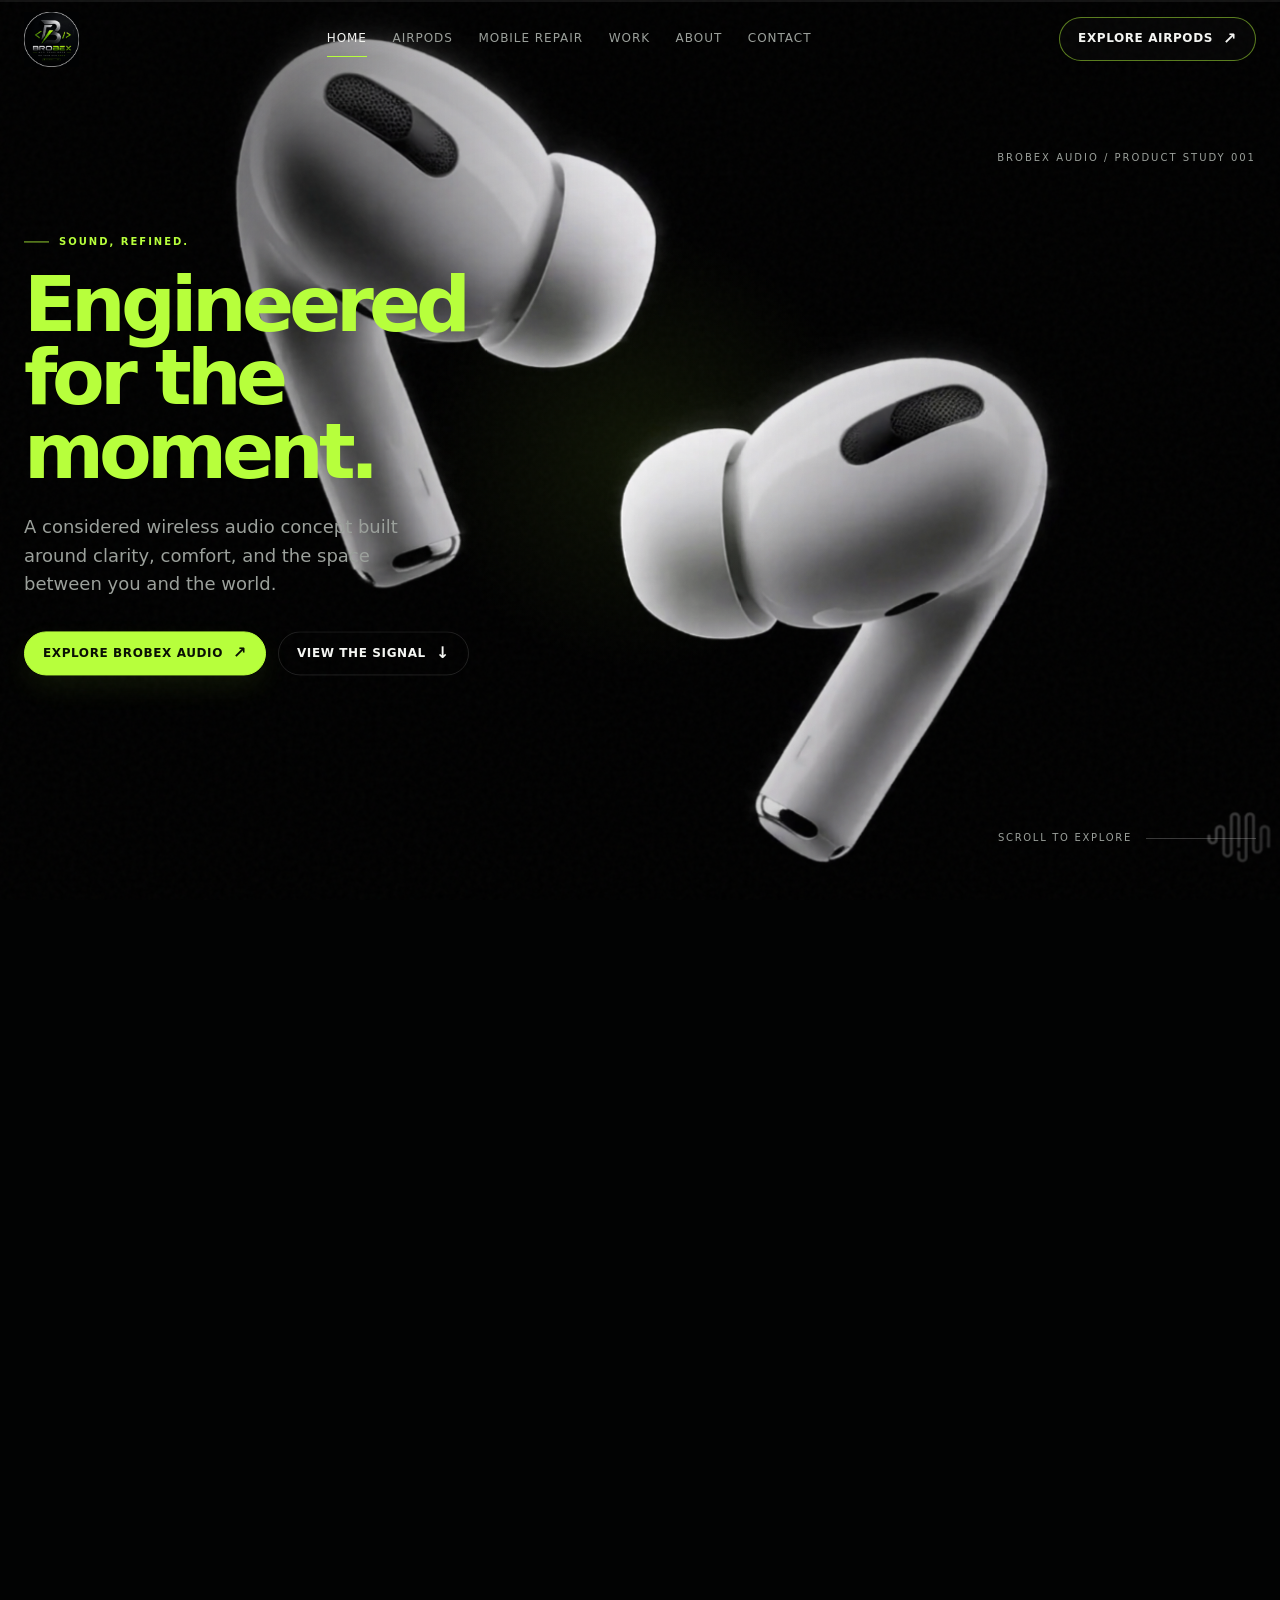
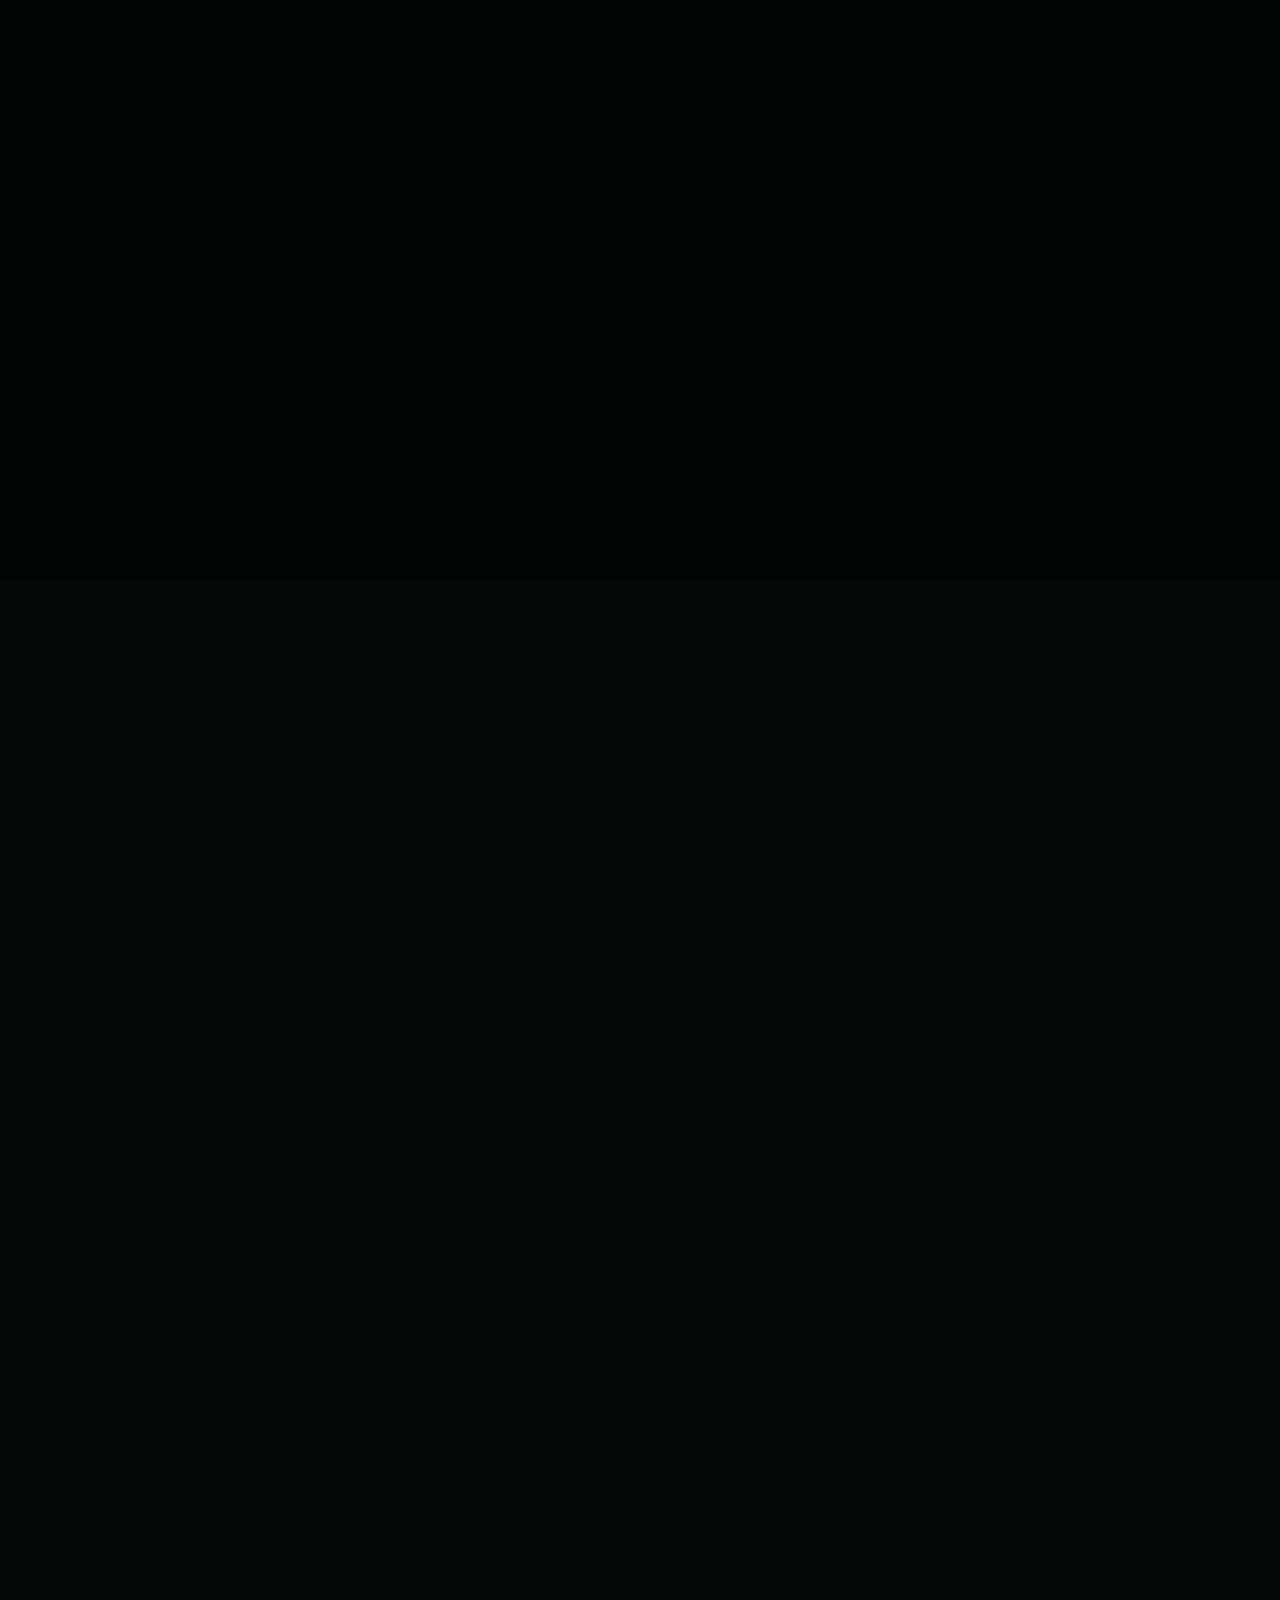
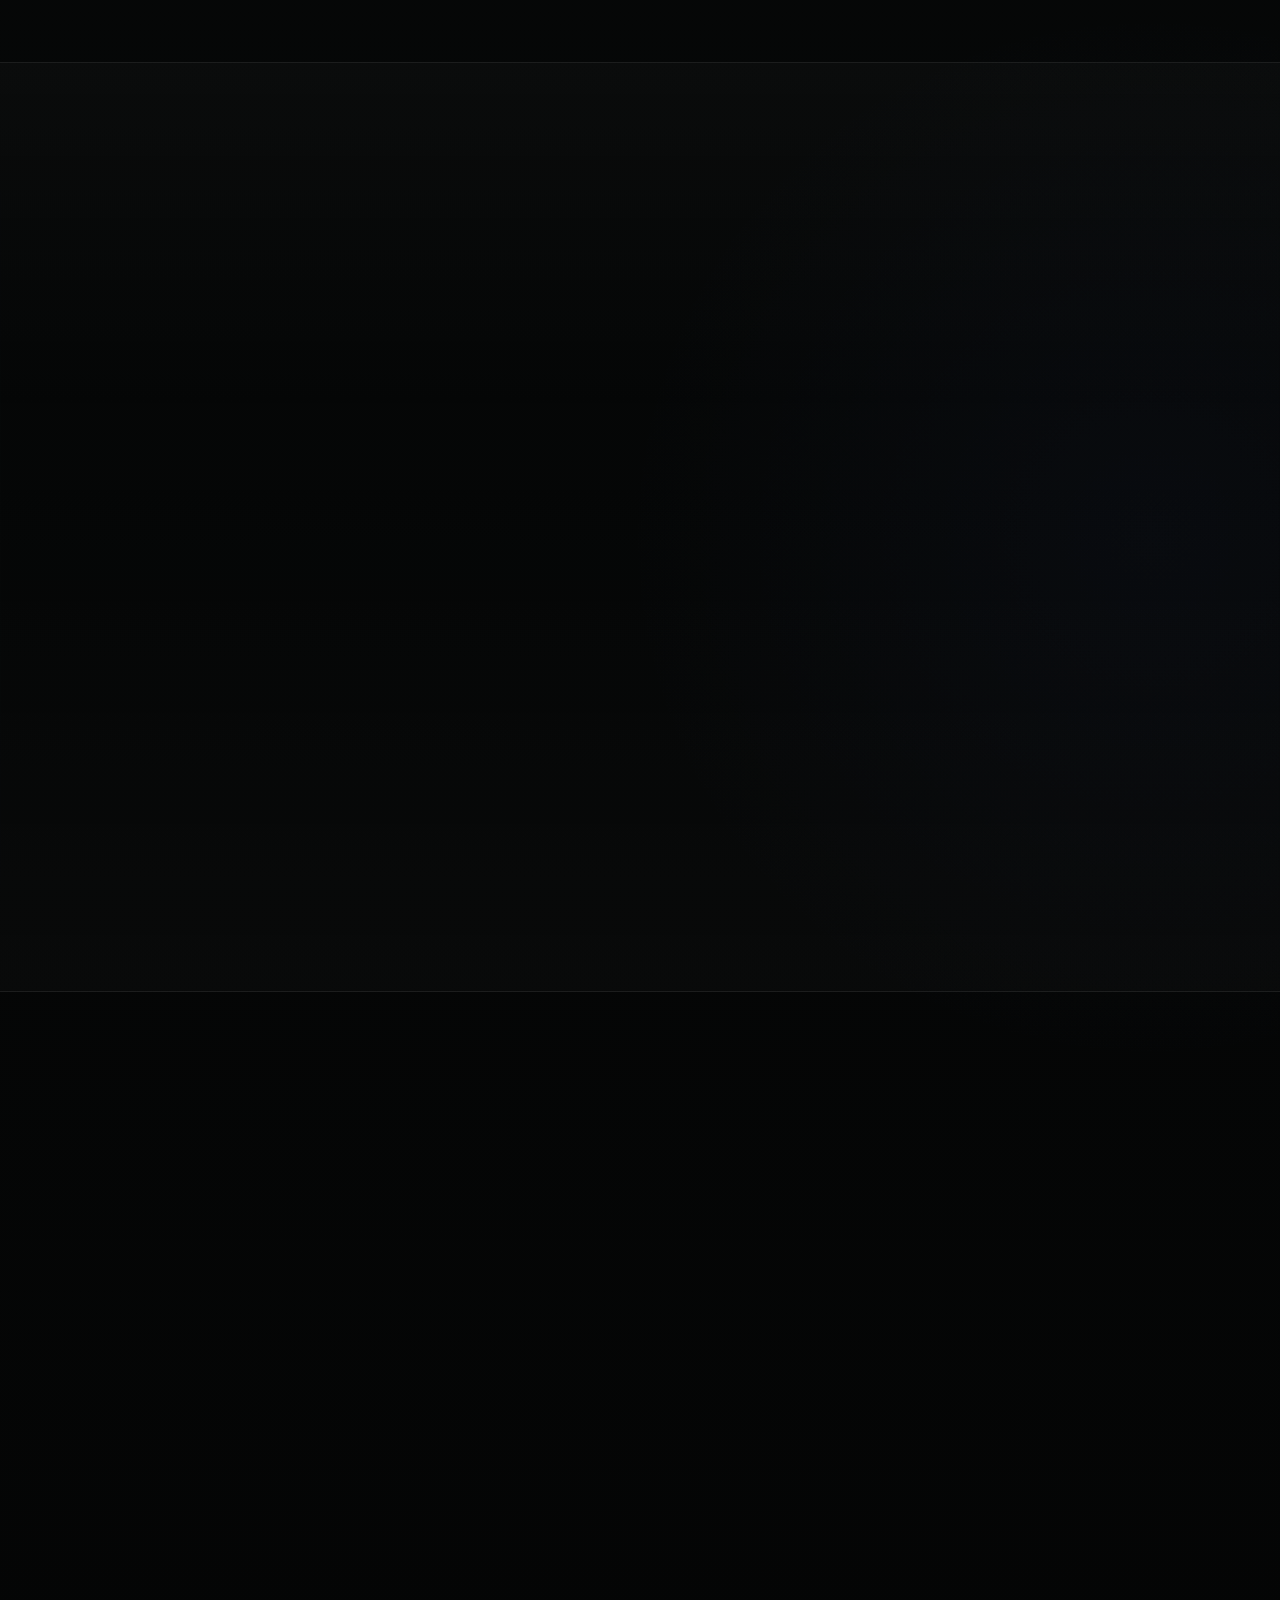
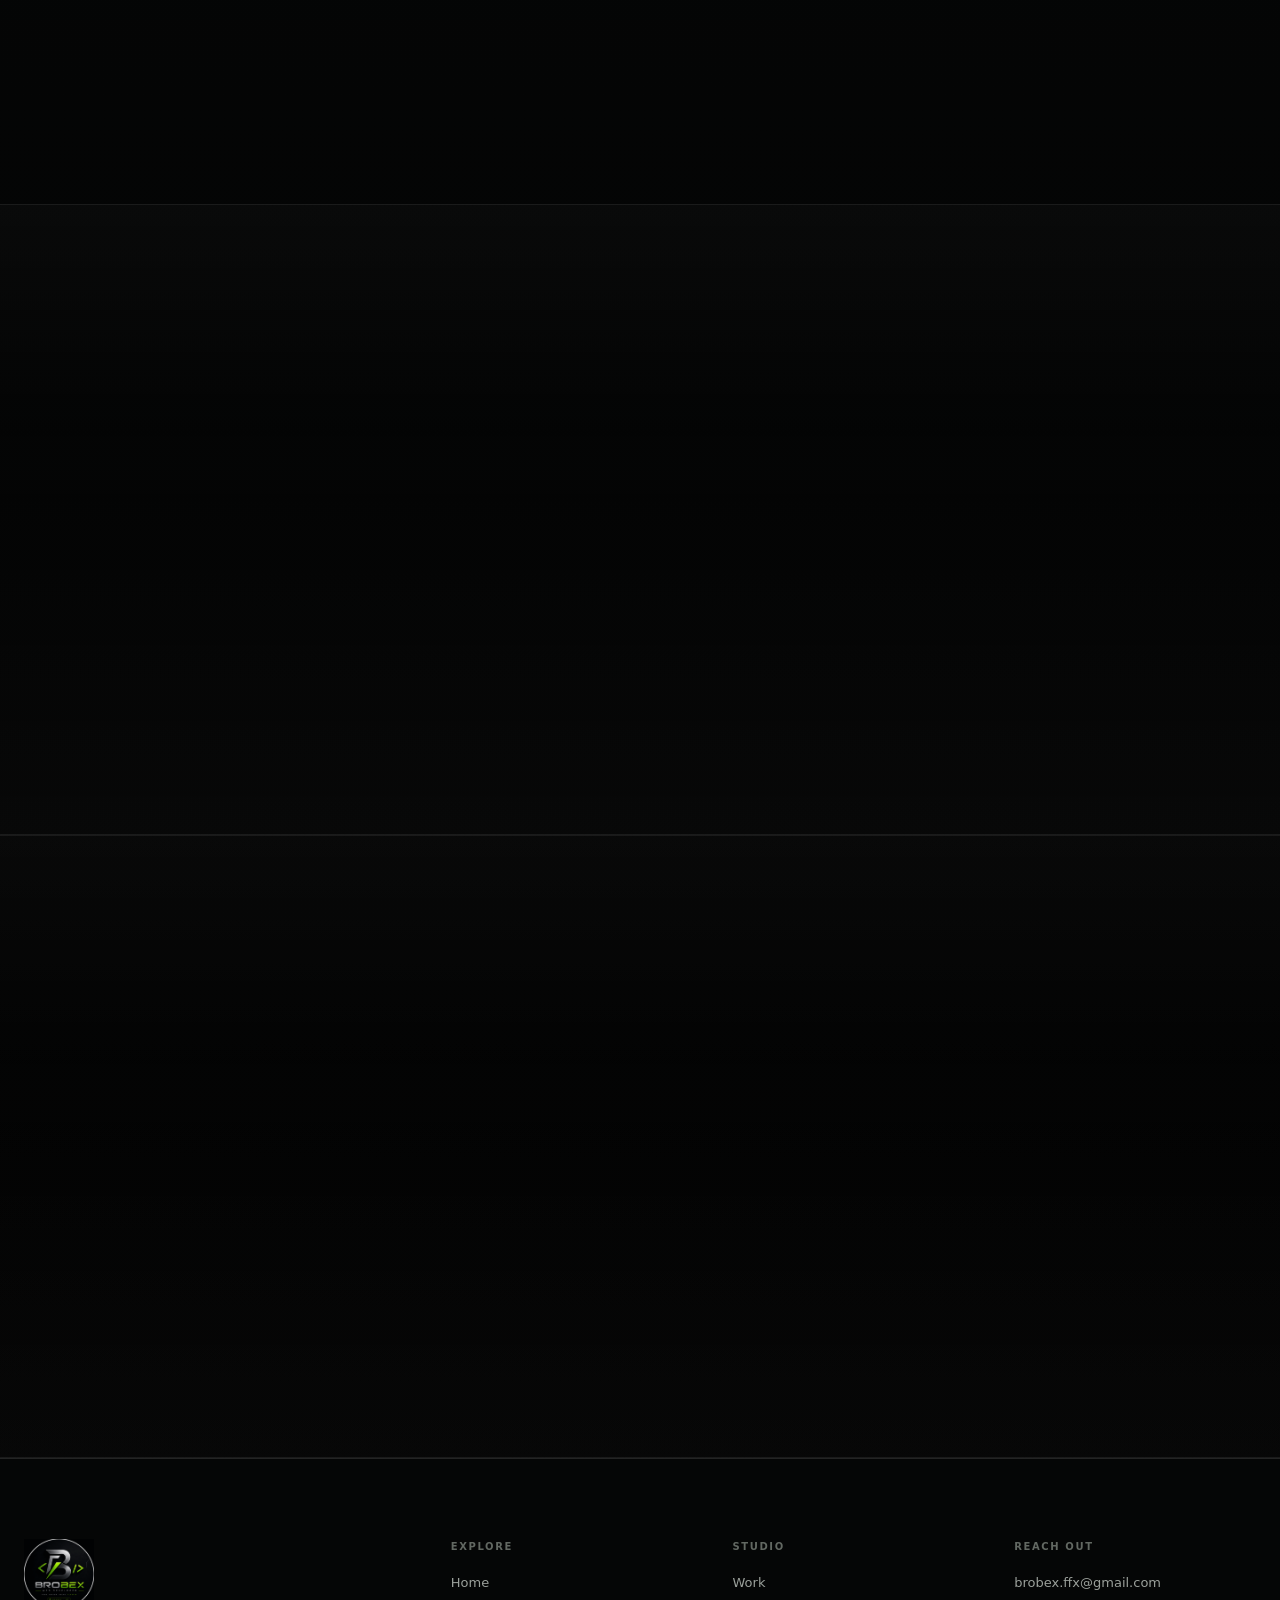
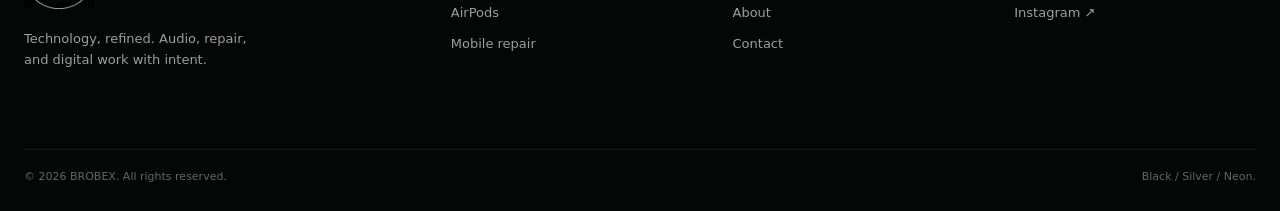
==== index.html @ 0ccb3cb0 "welcome to airpods webist" ====
<!doctype html>
<html lang="en">
<head>
  <meta charset="utf-8">
  <meta name="viewport" content="width=device-width, initial-scale=1">
  <title>BROBEX — Technology, refined.</title>
  <meta name="description" content="BROBEX creates considered audio concepts, careful device repair, and high-performance digital experiences.">
  <meta name="theme-color" content="#030303">
  <meta property="og:type" content="website">
  <meta property="og:title" content="BROBEX — Technology, refined.">
  <meta property="og:description" content="Audio, repair, and digital work with intent.">
  <meta property="og:image" content="assets/brobex-logo.png">
  <meta name="twitter:card" content="summary_large_image">
  <meta name="robots" content="index,follow">
  <link rel="icon" href="assets/brobex-logo.png" type="image/png">
  <link rel="preload" as="image" href="assets/frames/ezgif-frame-001.png" type="image/png" fetchpriority="high">
  <link rel="stylesheet" href="css/style.css">
  <link rel="stylesheet" href="css/responsive.css">
  <link rel="stylesheet" href="css/animations.css">
</head>
<body>

  <div class="global-scroll-progress" data-scroll-progress aria-hidden="true"><span></span></div>

  <a class="skip-link" href="#main-content">Skip to content</a>
  <header class="site-header">
    <div class="nav-shell">
      <a class="brand-link" href="index.html" aria-label="BROBEX home"><img class="brand-logo" src="assets/brobex-logo.png" alt="BROBEX logo"></a>
      <nav class="primary-nav" aria-label="Primary navigation">
        <a href="index.html" aria-current="page">Home</a><a href="airpods.html">AirPods</a><a href="repair.html">Mobile Repair</a><a href="work.html">Work</a><a href="about.html">About</a><a href="contact.html">Contact</a>
      </nav>
      <a class="nav-cta" href="airpods.html">Explore AirPods <span class="arrow">↗</span></a>
      <button class="menu-toggle" type="button" aria-label="Open menu" aria-expanded="false" aria-controls="mobile-menu"><span></span></button>
    </div>
  </header>
  <div class="mobile-menu" id="mobile-menu" aria-hidden="true">
    <nav aria-label="Mobile navigation"><a href="index.html">Home</a><a href="airpods.html">AirPods</a><a href="repair.html">Mobile Repair</a><a href="work.html">Work</a><a href="about.html">About</a><a href="contact.html">Contact</a></nav>
    <a class="button primary" href="airpods.html">Explore AirPods ↗</a>
  </div>

  <main id="main-content" class="page-main">
    <section class="sequence" data-scroll-sequence aria-label="BROBEX Audio product story">
      <div class="mobile-wallpaper" aria-hidden="true"></div>
      <div class="sequence-sticky">
        <canvas class="sequence-canvas" data-sequence-canvas role="img" aria-label="Cinematic BROBEX Audio product sequence"></canvas>
        <div class="particle-field" data-particles aria-hidden="true"></div>
        <div class="sequence-shade" aria-hidden="true"></div>
        <div class="sequence-label">BROBEX AUDIO / PRODUCT STUDY 001</div>
        <div class="sequence-copy">
          <span class="eyebrow">Sound, refined.</span>
          <h1>Engineered for <span>the moment.</span></h1>
          <p>A considered wireless audio concept built around clarity, comfort, and the space between you and the world.</p>
          <div class="sequence-actions"><a class="button primary" href="airpods.html">Explore BROBEX Audio <span class="arrow">↗</span></a><a class="button ghost" href="#signal">View the signal <span class="arrow">↓</span></a></div>
        </div>
        <div class="story-copy" data-stage="0"><span class="eyebrow">01 / The silhouette</span><h2>Designed to disappear.</h2><p>Quietly considered. Instantly familiar.</p></div>
        <div class="story-copy" data-stage="1"><span class="eyebrow">02 / The detail</span><h2>Precision where it matters.</h2><p>Every surface earns its place.</p></div>
        <div class="story-copy" data-stage="2"><span class="eyebrow">03 / The sound</span><h2>More signal. Less noise.</h2><p>Immersive listening without visual distraction.</p></div>
        <div class="story-copy" data-stage="3"><span class="eyebrow">04 / The connection</span><h2>Move naturally.</h2><p>Between your world and your music.</p></div>
        <div class="story-copy" data-stage="4"><span class="eyebrow">05 / BROBEX Audio</span><h2>Technology, refined.</h2><p>A product concept by BROBEX.</p></div>
        <div class="sequence-meta"><span>SCROLL TO EXPLORE</span><div class="sequence-progress" aria-hidden="true"><span></span></div></div>
        <p class="sequence-fallback" data-sequence-fallback hidden>Product sequence unavailable. Continue below to explore the BROBEX Audio study.</p>
      </div>
    </section>

    <section class="section" id="signal">
      <div class="section-shell">
        <div class="section-head reveal"><div><span class="eyebrow">Audio engineering / 01</span><h2 class="section-title">Make room<br>for the signal.</h2></div><p class="section-intro">BROBEX Audio is a product direction, not a list of borrowed claims. We start with how listening should feel, then shape the system around it.</p></div>
        <div class="signal-panel">
          <div class="visualizer-card visualizer-copy reveal"><span class="eyebrow">Signal lab</span><h3 class="section-title" style="font-size:clamp(30px,4vw,48px);">Tune the room.</h3><p>Switch between three conceptual listening profiles to see the signal respond.</p><div class="sound-tabs" role="tablist" aria-label="Audio profiles"><button class="sound-tab-btn active" role="tab" aria-selected="true" data-profile="studio">01 Studio</button><button class="sound-tab-btn" role="tab" aria-selected="false" data-profile="quiet">02 Quiet</button><button class="sound-tab-btn" role="tab" aria-selected="false" data-profile="spatial">03 Spatial</button></div></div>
          <div class="hud-box reveal delay-1" role="tabpanel"><div class="hud-top"><span id="profile-title">Active: Pure studio reference</span><span id="profile-status">Concept profile</span></div><canvas id="visualizer-canvas" aria-label="Animated audio waveform visualizer"></canvas><div class="hud-bottom"><span>LOW</span><span>FIELD RESPONSE</span><span>HIGH</span></div><div class="specs"><div><span>Focus</span><strong>Clarity</strong></div><div><span>Approach</span><strong>Adaptive</strong></div><div><span>Mode</span><strong>Concept</strong></div></div></div>
        </div>
        <div class="metrics-strip reveal" aria-label="Product study metrics">
          <div class="metric"><strong data-counter data-counter-target="155">0</strong><span>source frames</span></div>
          <div class="metric"><strong data-counter data-counter-target="3">0</strong><span>listening profiles</span></div>
          <div class="metric"><strong data-counter data-counter-target="1">0</strong><span>clear point of view</span></div>
        </div>
      </div>
    </section>

    <section class="section dark-band">
      <div class="section-shell editorial">
        <div class="reveal"><span class="eyebrow">The product study / 02</span><h2 class="section-title">The details make the difference.</h2><p class="section-intro" style="margin-top:24px;">A strong object does not need to announce itself. It earns attention through proportion, touch, and the small decisions that hold up over time.</p><a class="button ghost" href="airpods.html" style="margin-top:30px;">See the full audio study <span class="arrow">↗</span></a></div>
        <div class="editorial-visual reveal delay-1"><img src="assets/brobex-logo.png" alt="BROBEX logo visual system" loading="lazy"><span class="detail-label">BROBEX / VISUAL SYSTEM</span></div>
      </div>
    </section>

    <section class="section">
      <div class="section-shell"><div class="section-head reveal"><div><span class="eyebrow">The BROBEX standard</span><h2 class="section-title">Less noise.<br>More intent.</h2></div><p class="section-intro">The same discipline applies across audio, device care, and digital work: understand the core function, then remove everything that gets in the way.</p></div>
        <div class="feature-grid"><article class="feature-card reveal"><span class="feature-icon">01 / CLARITY</span><h3>Focused by design</h3><p>Calm interfaces, clear products, and systems that stay out of the way.</p></article><article class="feature-card reveal delay-1"><span class="feature-icon">02 / CRAFT</span><h3>Details with purpose</h3><p>Material, motion, and language treated as part of the same experience.</p></article><article class="feature-card reveal delay-2"><span class="feature-icon">03 / SPEED</span><h3>Made for real devices</h3><p>Responsive work that respects attention, bandwidth, and the last screen in the room.</p></article><article class="feature-card reveal delay-3"><span class="feature-icon">04 / CARE</span><h3>Here when needed</h3><p>Practical repair expertise for the devices that run your day.</p></article></div>
      </div>
    </section>

    <section class="section dark-band" id="repair-estimator">
      <div class="section-shell split">
        <div class="reveal"><span class="eyebrow">Device care / 03</span><h2 class="section-title">A useful answer before a service visit.</h2><p class="section-intro" style="margin-top:24px;">Use the quick estimator for an indicative range. Final pricing and timing depend on inspection.</p></div>
        <div class="estimator-card reveal delay-1"><form data-estimator-form novalidate><div class="form-row"><div class="field"><label for="home-est-device">Device family</label><select id="home-est-device" name="device" required><option value="">Choose device</option><option value="iphone">iPhone series</option><option value="android">Android flagship</option><option value="tablet">Tablet</option></select><span class="field-error" data-error-for="device"></span></div><div class="field"><label for="home-est-issue">Primary issue</label><select id="home-est-issue" name="issue" required><option value="">Choose issue</option><option value="screen">Display replacement</option><option value="battery">Battery replacement</option><option value="charging">Charging issue</option><option value="water">Water damage</option></select><span class="field-error" data-error-for="issue"></span></div></div><button class="button primary" type="submit">Generate indicative estimate <span class="arrow">↗</span></button></form><div id="estimate-result" class="estimate-result-box" role="status" aria-live="polite" tabindex="-1"><div><span class="estimate-label">Indicative range</span><h3 id="estimate-price" class="estimate-price"></h3></div><a class="button ghost" href="repair.html">See repair studio <span class="arrow">↗</span></a></div></div>
      </div>
    </section>

    <section class="section dark-band">
      <div class="section-shell split"><div class="reveal"><span class="eyebrow">Beyond the product</span><h2 class="section-title">Technology should give you room to be a person.</h2></div><div class="reveal delay-1"><p class="section-intro">Explore BROBEX Audio, estimate a repair, or bring a digital idea into the studio. The work is different; the standard stays the same.</p><div class="hero-actions"><a class="button primary" href="repair.html">Estimate a repair <span class="arrow">↗</span></a><a class="button ghost" href="work.html">View studio work <span class="arrow">↗</span></a></div></div></div>
    </section>
  </main>

  <footer class="footer"><div class="footer-grid"><div class="footer-brand"><a class="brand-link" href="index.html"><img class="brand-logo small" src="assets/brobex-logo.png" alt="BROBEX logo"></a><p>Technology, refined. Audio, repair, and digital work with intent.</p></div><div><h3>Explore</h3><nav><a href="index.html">Home</a><a href="airpods.html">AirPods</a><a href="repair.html">Mobile repair</a></nav></div><div><h3>Studio</h3><nav><a href="work.html">Work</a><a href="about.html">About</a><a href="contact.html">Contact</a></nav></div><div><h3>Reach out</h3><nav><a href="mailto:brobex.ffx@gmail.com">brobex.ffx@gmail.com</a><a href="https://www.instagram.com/codewithbrobex/" rel="noopener noreferrer">Instagram ↗</a></nav></div></div><div class="footer-bottom"><span>© <span data-year></span> BROBEX. All rights reserved.</span><span>Black / Silver / Neon.</span></div></footer>
  <script src="js/navigation.js" defer></script><script src="js/scroll-animation.js" defer></script><script src="js/main.js" defer></script><script src="js/repair.js" defer></script><script src="js/animations.js" defer></script>
</body>
</html>
---- css/style.css ----
:root {
  --bg: #030303;
  --bg-soft: #070808;
  --surface: #0b0d0e;
  --surface-2: #111415;
  --text: #f4f5f2;
  --muted: #9ba09b;
  --dim: #626862;
  --silver: #d8dad5;
  --accent: #b7ff3c;
  --accent-deep: #6faf20;
  --accent-wash: rgba(183, 255, 60, .09);
  --line: rgba(255, 255, 255, .12);
  --line-soft: rgba(255, 255, 255, .07);
  --max: 1240px;
  --radius: 18px;
  --ease: cubic-bezier(.16, 1, .3, 1);
}

* { box-sizing: border-box; }
html { background: var(--bg); scroll-behavior: smooth; }
body {
  margin: 0;
  overflow-x: hidden;
  background:
    radial-gradient(circle at 80% -10%, rgba(183,255,60,.06), transparent 28rem),
    var(--bg);
  color: var(--text);
  font-family: Inter, ui-sans-serif, system-ui, -apple-system, BlinkMacSystemFont, "Segoe UI", sans-serif;
  font-size: 16px;
  line-height: 1.6;
  -webkit-font-smoothing: antialiased;
}
body.menu-open { overflow: hidden; }
img, canvas { display: block; max-width: 100%; }
a { color: inherit; text-decoration: none; }
button, input, select, textarea { font: inherit; }
button { color: inherit; }
::selection { background: var(--accent); color: #071000; }
:focus-visible { outline: 2px solid var(--accent); outline-offset: 4px; }

.skip-link {
  position: fixed; left: 16px; top: -100px; z-index: 100;
  padding: 10px 14px; background: var(--accent); color: #050805;
  border-radius: 8px; font-size: 13px; font-weight: 800;
}
.skip-link:focus { top: 16px; }

.site-header {
  position: fixed; inset: 0 0 auto; z-index: 40;
  border-bottom: 1px solid transparent;
  transition: background .4s var(--ease), border-color .4s var(--ease), box-shadow .4s var(--ease);
}
.site-header.scrolled, .site-header.menu-active {
  background: rgba(3, 3, 3, .84);
  border-color: var(--line-soft);
  box-shadow: 0 14px 40px rgba(0,0,0,.2);
  backdrop-filter: blur(18px);
}
.nav-shell {
  width: min(var(--max), calc(100% - 48px)); min-height: 78px; margin: auto;
  display: flex; align-items: center; gap: 28px;
}
.brand-link { display: inline-flex; align-items: center; flex: 0 0 auto; }
.brand-logo { width: 55px; height: 55px; object-fit: contain; }
.brand-logo.small { width: 70px; height: 70px; }
.primary-nav {
  display: flex; align-items: center; justify-content: center; gap: clamp(16px, 2vw, 30px);
  margin: 0 auto;
}
.primary-nav a, .mobile-menu a {
  position: relative; color: var(--muted); font-size: 12px; letter-spacing: .08em;
  text-transform: uppercase; transition: color .25s ease;
}
.primary-nav a::after {
  content: ""; position: absolute; left: 0; right: 0; bottom: -8px; height: 1px;
  background: var(--accent); transform: scaleX(0); transform-origin: left;
  transition: transform .3s var(--ease);
}
.primary-nav a:hover, .primary-nav a[aria-current="page"] { color: var(--text); }
.primary-nav a:hover::after, .primary-nav a[aria-current="page"]::after { transform: scaleX(1); }
.nav-cta, .button {
  display: inline-flex; align-items: center; justify-content: center; gap: 10px;
  min-height: 44px; padding: 0 18px; border: 1px solid var(--line);
  border-radius: 999px; background: rgba(255,255,255,.02); color: var(--text);
  font-size: 12px; font-weight: 750; letter-spacing: .05em; text-transform: uppercase;
  transition: transform .3s var(--ease), background .3s ease, border-color .3s ease, box-shadow .3s ease;
}
.nav-cta { white-space: nowrap; border-color: rgba(183,255,60,.48); }
.nav-cta:hover, .button:hover { transform: translateY(-2px); border-color: var(--accent); }
.nav-cta:hover { box-shadow: 0 0 24px rgba(183,255,60,.1); }
.button.primary { background: var(--accent); border-color: var(--accent); color: #0a1004; }
.button.primary:hover { background: #d0ff85; box-shadow: 0 10px 28px rgba(183,255,60,.16); }
.button.ghost { border-color: var(--line); background: transparent; }
.button.ghost:hover { background: rgba(255,255,255,.05); }
.arrow { font-size: 16px; line-height: 1; }
.menu-toggle {
  display: none; width: 44px; height: 44px; padding: 0; border: 1px solid var(--line);
  border-radius: 50%; background: transparent; cursor: pointer;
}
.menu-toggle span, .menu-toggle span::before, .menu-toggle span::after {
  display: block; width: 16px; height: 1px; margin: auto; background: var(--text);
  transition: transform .25s ease, opacity .25s ease;
}
.menu-toggle span { position: relative; }
.menu-toggle span::before, .menu-toggle span::after { content: ""; position: absolute; left: 0; }
.menu-toggle span::before { top: -5px; }
.menu-toggle span::after { top: 5px; }
.menu-active .menu-toggle span { background: transparent; }
.menu-active .menu-toggle span::before { top: 0; transform: rotate(45deg); }
.menu-active .menu-toggle span::after { top: 0; transform: rotate(-45deg); }
.mobile-menu {
  position: fixed; inset: 78px 16px auto; z-index: 35; padding: 28px;
  border: 1px solid var(--line); border-radius: var(--radius);
  background: rgba(7,8,8,.96); box-shadow: 0 24px 60px rgba(0,0,0,.45);
  opacity: 0; visibility: hidden; transform: translateY(-12px);
  transition: opacity .3s ease, transform .3s var(--ease), visibility .3s;
}
.mobile-menu.open { opacity: 1; visibility: visible; transform: translateY(0); }
.mobile-menu nav { display: grid; gap: 4px; }
.mobile-menu nav a { padding: 15px 0; border-bottom: 1px solid var(--line-soft); font-size: 15px; }
.mobile-menu .button { margin-top: 18px; width: 100%; }

.eyebrow {
  display: inline-flex; align-items: center; gap: 10px; color: var(--accent);
  font-size: 10px; font-weight: 800; letter-spacing: .2em; line-height: 1.2;
  text-transform: uppercase;
}
.eyebrow::before { content: ""; width: 25px; height: 1px; background: currentColor; opacity: .8; }
.page-main { position: relative; }
.section { position: relative; padding: clamp(88px, 12vw, 180px) 24px; }
.dark-band { background: linear-gradient(180deg, rgba(255,255,255,.025), transparent 40%, rgba(255,255,255,.02)); border-block: 1px solid var(--line-soft); }
.section-shell { width: min(var(--max), 100%); margin: auto; }
.section-head { display: flex; justify-content: space-between; align-items: end; gap: 60px; margin-bottom: 64px; }
.section-head > * { max-width: 600px; }
.section-title, .page-hero h1, .sequence h1 {
  margin: 18px 0 0; color: var(--text); font-size: clamp(42px, 6vw, 88px);
  font-weight: 650; letter-spacing: -.065em; line-height: .96;
}
.section-title { font-size: clamp(40px, 5.5vw, 76px); }
.section-intro { max-width: 480px; margin: 0; color: var(--muted); font-size: 16px; }
.split { display: grid; grid-template-columns: minmax(0, 1fr) minmax(0, 1fr); gap: clamp(40px, 9vw, 140px); align-items: start; }

/* Flagship scroll sequence */
.sequence {
  position: relative; height: 420vh; min-height: 2800px; background: #020303;
}
.sequence-sticky { position: sticky; top: 0; height: 100svh; min-height: 680px; overflow: hidden; }
.sequence-canvas { position: absolute; inset: 0; width: 100%; height: 100%; object-fit: cover; }
.sequence-canvas { transform: translate3d(calc(var(--pointer-x, 0) * -10px), calc(var(--pointer-y, 0) * -10px), 0) scale(1.035); transition: transform .6s var(--ease); will-change: transform; }
.sequence-shade {
  position: absolute; inset: 0;
  background: radial-gradient(circle at 50% 48%, transparent 15%, rgba(0,0,0,.12) 55%, rgba(0,0,0,.82) 100%),
    linear-gradient(90deg, rgba(0,0,0,.56), transparent 48%, rgba(0,0,0,.2));
  pointer-events: none;
}
.sequence-shade::after, .noise-overlay {
  content: ""; position: absolute; inset: 0; pointer-events: none; opacity: .035;
  background-image: url("data:image/svg+xml,%3Csvg viewBox='0 0 180 180' xmlns='http://www.w3.org/2000/svg'%3E%3Cfilter id='n'%3E%3CfeTurbulence type='fractalNoise' baseFrequency='.9' numOctaves='4' stitchTiles='stitch'/%3E%3C/filter%3E%3Crect width='100%25' height='100%25' filter='url(%23n)' opacity='.8'/%3E%3C/svg%3E");
}
.sequence-copy {
  position: absolute; left: max(24px, calc((100vw - var(--max)) / 2));
  top: 50%; width: min(520px, 42vw); transform: translateY(-50%); z-index: 2;
}
.sequence-copy h1 { max-width: 520px; }
.sequence-copy h1 span { color: var(--accent); }
.sequence-copy p { max-width: 410px; margin: 24px 0 0; color: var(--muted); font-size: 18px; }
.sequence-actions { display: flex; flex-wrap: wrap; gap: 12px; margin-top: 32px; }
.sequence-label {
  position: absolute; right: max(24px, calc((100vw - var(--max)) / 2)); top: 150px;
  z-index: 2; color: var(--muted); font-size: 10px; letter-spacing: .2em; text-transform: uppercase;
}
.sequence-meta {
  position: absolute; right: max(24px, calc((100vw - var(--max)) / 2)); bottom: 54px; z-index: 2;
  display: flex; align-items: center; gap: 14px; color: var(--muted); font-size: 10px;
  letter-spacing: .17em; text-transform: uppercase;
}
.sequence-progress { width: 110px; height: 1px; overflow: hidden; background: rgba(255,255,255,.22); }
.sequence-progress span { display: block; width: 0; height: 100%; background: var(--accent); transform-origin: left; }
.story-copy { position: absolute; left: 50%; bottom: 12%; z-index: 2; width: min(480px, 90vw); transform: translateX(-50%); text-align: center; opacity: 0; transition: opacity .6s ease, transform .6s var(--ease); pointer-events: none; }
.story-copy.active { opacity: 1; transform: translateX(-50%) translateY(-8px); }
.story-copy h2 { margin: 12px 0 8px; font-size: clamp(32px, 4vw, 60px); line-height: .95; letter-spacing: -.05em; }
.story-copy p { margin: 0; color: var(--muted); }
.mobile-wallpaper { display: none; }

.feature-grid { display: grid; grid-template-columns: repeat(4, 1fr); gap: 14px; }
.feature-card, .work-card, .form-card, .estimator-card, .visualizer-card {
  position: relative; border: 1px solid var(--line); border-radius: var(--radius);
  background: linear-gradient(145deg, rgba(255,255,255,.055), rgba(255,255,255,.015));
}
.feature-card { min-height: 255px; padding: 28px; overflow: hidden; transition: transform .4s var(--ease), border-color .3s ease, background .3s ease; }
.feature-card::after { content: ""; position: absolute; inset: 0; background: radial-gradient(circle at 10% 0, rgba(183,255,60,.12), transparent 34%); opacity: 0; transition: opacity .35s ease; pointer-events: none; }
.feature-card:hover { transform: translateY(-6px); border-color: rgba(183,255,60,.38); background: linear-gradient(145deg, rgba(255,255,255,.08), rgba(255,255,255,.02)); }
.feature-card:hover::after { opacity: 1; }
.feature-icon { position: relative; z-index: 1; display: block; margin-bottom: 72px; color: var(--accent); font-size: 13px; font-weight: 800; letter-spacing: .15em; }
.feature-card h3, .work-card h3 { position: relative; z-index: 1; margin: 0 0 9px; font-size: 20px; letter-spacing: -.025em; }
.feature-card p, .work-card p { position: relative; z-index: 1; margin: 0; color: var(--muted); font-size: 14px; line-height: 1.65; }
.signal-panel { display: grid; grid-template-columns: .8fr 1.2fr; gap: 14px; align-items: stretch; }
.visualizer-copy, .hud-box { padding: clamp(24px, 4vw, 44px); }
.visualizer-copy { min-height: 360px; }
.visualizer-copy p { color: var(--muted); }
.sound-tabs { display: flex; flex-wrap: wrap; gap: 8px; margin-top: 32px; }
.sound-tab-btn { padding: 10px 13px; border: 1px solid var(--line); border-radius: 999px; background: transparent; color: var(--muted); font-size: 11px; cursor: pointer; transition: all .25s ease; }
.sound-tab-btn:hover, .sound-tab-btn.active { border-color: var(--accent); background: var(--accent-wash); color: var(--accent); }
.hud-box { min-height: 360px; display: flex; flex-direction: column; justify-content: space-between; background: rgba(0,0,0,.28); overflow: hidden; }
.hud-top, .hud-bottom { display: flex; justify-content: space-between; gap: 16px; color: var(--muted); font-size: 10px; letter-spacing: .12em; text-transform: uppercase; }
.hud-top span:last-child { color: var(--accent); }
#visualizer-canvas { width: 100%; height: 210px; }
.specs { display: grid; grid-template-columns: repeat(3, 1fr); gap: 14px; margin-top: 20px; padding-top: 18px; border-top: 1px solid var(--line-soft); }
.specs span { display: block; color: var(--dim); font-size: 10px; text-transform: uppercase; letter-spacing: .12em; }
.specs strong { display: block; margin-top: 6px; color: var(--silver); font-size: 15px; }
.editorial { display: grid; grid-template-columns: .9fr 1.1fr; gap: clamp(32px, 8vw, 120px); align-items: center; }
.editorial-visual { position: relative; min-height: 520px; overflow: hidden; border-radius: var(--radius); background: #070909; border: 1px solid var(--line-soft); }
.editorial-visual img { width: 100%; height: 100%; min-height: 520px; object-fit: cover; opacity: .9; filter: saturate(.8) contrast(1.08); }
.editorial-visual::after { content: ""; position: absolute; inset: 0; background: linear-gradient(135deg, rgba(183,255,60,.08), transparent 42%, rgba(0,0,0,.35)); }
.detail-label { position: absolute; left: 22px; bottom: 20px; z-index: 1; color: var(--accent); font-size: 10px; letter-spacing: .16em; text-transform: uppercase; }
.work-grid { display: grid; grid-template-columns: repeat(2, 1fr); gap: 14px; }
.work-card { min-height: 310px; display: flex; align-items: end; padding: 28px; overflow: hidden; transition: transform .4s var(--ease), border-color .3s ease; }
.work-card::before { content: ""; position: absolute; inset: 0; background: linear-gradient(125deg, rgba(183,255,60,.12), transparent 40%, rgba(255,255,255,.04)); opacity: .55; }
.work-card:hover { transform: translateY(-5px); border-color: rgba(183,255,60,.35); }
.work-card-content { position: relative; z-index: 1; }
.tags { display: flex; gap: 7px; flex-wrap: wrap; margin-bottom: 32px; }
.tag { padding: 5px 9px; border: 1px solid var(--line); border-radius: 999px; color: var(--muted); font-size: 10px; letter-spacing: .1em; text-transform: uppercase; }
.services-grid { display: grid; grid-template-columns: repeat(2, 1fr); gap: 0 20px; }
.service-item { display: flex; justify-content: space-between; gap: 20px; padding: 20px 0; border-bottom: 1px solid var(--line); }
.service-item strong { font-size: 17px; font-weight: 500; }
.service-item span { color: var(--accent); font-size: 11px; letter-spacing: .1em; }
.page-hero { min-height: 78vh; display: flex; align-items: end; padding: 180px 24px 110px; background: radial-gradient(circle at 75% 40%, rgba(183,255,60,.09), transparent 30rem); border-bottom: 1px solid var(--line-soft); }
.page-hero-inner { width: min(var(--max), 100%); margin: auto; }
.page-hero h1 { max-width: 900px; }
.page-hero p { max-width: 620px; margin: 28px 0 0; color: var(--muted); font-size: clamp(17px, 2vw, 21px); }
.hero-actions { display: flex; gap: 12px; flex-wrap: wrap; margin-top: 34px; }
.product-stage { position: relative; min-height: 650px; overflow: hidden; border: 1px solid var(--line); border-radius: var(--radius); background: #050606; }
.product-stage img { width: 100%; height: 650px; object-fit: cover; opacity: .92; }
.product-stage-copy { position: absolute; left: 36px; bottom: 32px; z-index: 1; max-width: 270px; }
.product-stage-copy p { color: var(--muted); font-size: 14px; }
.quote { margin: 0 0 22px; color: var(--silver); font-size: clamp(26px, 4vw, 48px); line-height: 1.05; letter-spacing: -.04em; }
.contact-links { display: grid; gap: 0; margin-top: 32px; }
.contact-link { display: flex; justify-content: space-between; gap: 18px; padding: 17px 0; border-bottom: 1px solid var(--line); color: var(--silver); font-size: 14px; transition: color .2s ease, padding .3s var(--ease); }
.contact-link:hover { padding-left: 8px; color: var(--accent); }
.form-shell { display: grid; grid-template-columns: .7fr 1.3fr; gap: clamp(40px, 9vw, 130px); align-items: start; }
.contact-aside h2 { margin: 18px 0; font-size: clamp(32px, 4vw, 56px); letter-spacing: -.05em; line-height: 1; }
.form-card, .estimator-card { padding: clamp(24px, 4vw, 44px); }
.form-row { display: grid; grid-template-columns: repeat(2, 1fr); gap: 16px; }
.field { margin-bottom: 20px; }
.field label { display: block; margin-bottom: 8px; color: var(--silver); font-size: 11px; font-weight: 750; letter-spacing: .12em; text-transform: uppercase; }
.field input, .field select, .field textarea, .newsletter-input {
  width: 100%; padding: 14px 15px; border: 1px solid var(--line); border-radius: 9px;
  outline: 0; background: rgba(255,255,255,.04); color: var(--text); transition: border-color .25s ease, background .25s ease;
}
.field input::placeholder, .field textarea::placeholder { color: var(--dim); }
.field input:focus, .field select:focus, .field textarea:focus { border-color: var(--accent); background: rgba(183,255,60,.04); }
.field select option { background: #101312; }
.field textarea { min-height: 150px; resize: vertical; }
.field-error, .error-msg { display: block; min-height: 18px; margin-top: 5px; color: #ff8c8c; font-size: 11px; }
[aria-invalid="true"] { border-color: #ff8c8c !important; }
.disclaimer { margin: 18px 0 0; color: var(--dim); font-size: 11px; }
.form-status { display: none; margin-top: 18px; padding: 14px; border: 1px solid rgba(183,255,60,.3); border-radius: 10px; color: var(--accent); font-size: 13px; }
.form-status.show { display: block; }
.estimate-result-box { display: none; align-items: center; justify-content: space-between; gap: 20px; margin-top: 28px; padding: 18px; border: 1px solid rgba(183,255,60,.35); border-radius: 12px; background: var(--accent-wash); }
.estimate-result-box.show { display: flex; }
.estimate-label { color: var(--accent); font-size: 10px; letter-spacing: .15em; text-transform: uppercase; }
.estimate-price { margin: 4px 0 0; font-size: 22px; }
.newsletter { text-align: center; }
.newsletter .section-intro { margin: 18px auto 28px; }
.newsletter-form { display: flex; justify-content: center; gap: 10px; max-width: 560px; margin: auto; }
.newsletter-form .field { flex: 1; margin: 0; }
.not-found { min-height: 78vh; display: grid; place-items: center; padding: 140px 24px 80px; text-align: center; }
.not-found h1 { margin: 14px 0; font-size: clamp(100px, 20vw, 240px); line-height: .8; letter-spacing: -.1em; }
.not-found p { max-width: 420px; margin: 0 auto 26px; color: var(--muted); }
.footer { padding: 80px 24px 26px; border-top: 1px solid var(--line); background: #050606; }
.footer-grid { display: grid; grid-template-columns: 1.6fr repeat(3, 1fr); gap: 40px; width: min(var(--max), 100%); margin: auto; }
.footer-brand p { max-width: 250px; color: var(--muted); font-size: 13px; }
.footer h3 { margin: 0 0 18px; color: var(--dim); font-size: 10px; letter-spacing: .16em; text-transform: uppercase; }
.footer nav { display: grid; gap: 10px; }
.footer nav a { color: var(--muted); font-size: 13px; transition: color .2s ease; }
.footer nav a:hover { color: var(--accent); }
.footer-bottom { display: flex; justify-content: space-between; gap: 20px; width: min(var(--max), 100%); margin: 65px auto 0; padding-top: 18px; border-top: 1px solid var(--line-soft); color: var(--dim); font-size: 11px; }
.reveal { opacity: 0; transform: translateY(22px); transition: opacity .75s ease, transform .75s var(--ease); }
.reveal.is-visible { opacity: 1; transform: none; }
.delay-1 { transition-delay: .08s; } .delay-2 { transition-delay: .16s; } .delay-3 { transition-delay: .24s; }
#studio-preloader { position: fixed; inset: 0; z-index: 100; display: grid; place-items: center; background: #030303; transition: opacity .6s ease, visibility .6s ease; }
#studio-preloader.loaded { opacity: 0; visibility: hidden; pointer-events: none; }
.preloader-content { width: min(300px, calc(100% - 48px)); text-align: center; }
.preloader-logo { margin-bottom: 24px; }
.preloader-logo img { width: 100px; height: 100px; margin: 0 auto 15px; object-fit: contain; }
.preloader-logo span { display: block; color: var(--silver); font-size: 11px; font-weight: 800; letter-spacing: .28em; }
.preloader-bar-bg { height: 2px; overflow: hidden; background: var(--line); }
.preloader-bar { width: 0; height: 100%; background: var(--accent); transition: width .25s ease; }
.preloader-status { display: block; margin-top: 12px; color: var(--dim); font-size: 9px; letter-spacing: .16em; text-transform: uppercase; }

@media (max-width: 1050px) {
  .primary-nav { gap: 14px; }
  .primary-nav a { font-size: 10px; }
  .feature-grid { grid-template-columns: repeat(2, 1fr); }
  .signal-panel { grid-template-columns: 1fr; }
}
@media (max-width: 800px) {
  .nav-shell { width: min(var(--max), calc(100% - 32px)); min-height: 70px; }
  .site-header.scrolled, .site-header.menu-active { backdrop-filter: blur(14px); }
  .primary-nav, .nav-cta { display: none; }
  .nav-shell { justify-content: space-between; }
  .menu-toggle { display: block; }
  .mobile-menu { inset: 78px 16px auto; }
  .section-head, .split, .editorial, .form-shell { display: block; }
  .section-head > * + * { margin-top: 24px; }
  .section-title { font-size: clamp(42px, 11vw, 66px); }
  .section { padding-block: 90px; }
  .sequence { height: 320vh; min-height: 2100px; }
  .sequence-sticky { position: sticky; top: 0; height: 100svh; min-height: 620px; display: flex; align-items: center; }
  .sequence-canvas { display: block; }
  .mobile-wallpaper { display: block; position: absolute; inset: 0; background: radial-gradient(circle at 50% 38%, rgba(183,255,60,.15), transparent 25rem), #050606; opacity: .18; }
  .sequence-shade { background: linear-gradient(180deg, rgba(0,0,0,.35), rgba(0,0,0,.88)); }
  .sequence-copy { position: relative; left: auto; top: auto; width: min(var(--max), calc(100% - 48px)); margin: auto; transform: none; padding: 150px 0 110px; }
  .sequence-copy p { font-size: 16px; }
  .sequence-label { top: 100px; right: 24px; }
  .sequence-meta { right: 24px; bottom: 24px; }
  .story-copy { display: none; }
  .product-stage, .product-stage img, .editorial-visual, .editorial-visual img { min-height: 420px; height: 420px; }
  .services-grid { grid-template-columns: 1fr; }
  .form-shell > * + * { margin-top: 50px; }
  .footer-grid { grid-template-columns: repeat(2, 1fr); }
  .footer-brand { grid-column: 1 / -1; }
}
@media (max-width: 520px) {
  .nav-shell { width: calc(100% - 28px); }
  .brand-logo { width: 49px; height: 49px; }
  .page-hero { min-height: 80vh; padding-top: 150px; padding-bottom: 72px; }
  .page-hero h1 { font-size: clamp(46px, 14vw, 70px); }
  .feature-grid, .work-grid, .form-row { grid-template-columns: 1fr; }
  .feature-card { min-height: 220px; }
  .feature-icon { margin-bottom: 52px; }
  .specs { grid-template-columns: 1fr; }
  .newsletter-form { display: block; }
  .newsletter-form .button { width: 100%; margin-top: 10px; }
  .estimate-result-box { align-items: stretch; flex-direction: column; }
  .estimate-result-box .button { width: 100%; }
  .footer-grid { grid-template-columns: 1fr 1fr; gap: 28px 18px; }
  .footer-bottom { display: block; }
  .footer-bottom span + span { display: block; margin-top: 8px; }
}

/* Premium interaction layer */
:root {
  --glass: rgba(255, 255, 255, .045);
  --glass-strong: rgba(255, 255, 255, .075);
  --shadow-luxe: 0 24px 80px rgba(0, 0, 0, .34);
}

html { scrollbar-width: thin; scrollbar-color: var(--accent) var(--bg); }
body { background-image: radial-gradient(circle at 10% 30%, rgba(183,255,60,.035), transparent 32rem), radial-gradient(circle at 90% 65%, rgba(109,140,255,.035), transparent 34rem), radial-gradient(circle at 80% -10%, rgba(183,255,60,.06), transparent 28rem), linear-gradient(180deg, #030303, #060808 48%, #030303); }

.global-scroll-progress {
  position: fixed; inset: 0 0 auto; z-index: 80; height: 2px; pointer-events: none;
  background: rgba(255,255,255,.07);
}
.global-scroll-progress span {
  display: block; width: 100%; height: 100%; background: var(--accent);
  box-shadow: 0 0 16px rgba(183,255,60,.55); transform: scaleX(0); transform-origin: left center;
  will-change: transform;
}

.sequence-sticky::before {
  content: ""; position: absolute; inset: 0; z-index: 1; pointer-events: none;
  background: radial-gradient(circle at calc(50% + var(--pointer-x, 0) * 10%) calc(50% + var(--pointer-y, 0) * 10%), rgba(183,255,60,.08), transparent 28%);
  mix-blend-mode: screen;
}
.particle-field { position: absolute; inset: 0; z-index: 1; overflow: hidden; pointer-events: none; }
.particle-field i {
  position: absolute; left: var(--particle-x); top: var(--particle-y); width: var(--particle-size); height: var(--particle-size);
  border-radius: 50%; background: var(--accent); opacity: .25; filter: blur(.2px);
  animation: particle-drift var(--particle-duration) ease-in-out var(--particle-delay) infinite alternate;
}
@keyframes particle-drift {
  from { transform: translate3d(-14px, 16px, 0) scale(.7); opacity: .08; }
  to { transform: translate3d(18px, -22px, 0) scale(1.35); opacity: .45; }
}
.sequence-fallback {
  position: absolute; left: 50%; bottom: 24px; z-index: 3; width: min(420px, calc(100% - 48px));
  margin: 0; transform: translateX(-50%); color: var(--muted); font-size: 12px; text-align: center;
}
.sequence[data-sequence-state="fallback"] .sequence-canvas { opacity: 0; }

.heading-letter {
  display: inline-block; opacity: 0; transform: translate3d(0, .65em, 0) rotate(3deg);
  transition: opacity .7s var(--ease) var(--letter-delay), transform .7s var(--ease) var(--letter-delay);
  will-change: opacity, transform;
}
.heading-word { display: inline-block; white-space: nowrap; }
.letters-visible .heading-letter { opacity: 1; transform: none; }
.section, .page-hero, .footer { isolation: isolate; }
.section { content-visibility: auto; contain-intrinsic-size: 800px; }
.feature-card, .work-card, .form-card, .estimator-card, .visualizer-card {
  background: linear-gradient(145deg, var(--glass-strong), var(--glass));
  box-shadow: 0 1px 0 rgba(255,255,255,.04) inset, var(--shadow-luxe);
  backdrop-filter: blur(14px);
}
.feature-card.is-tilting, .work-card.is-tilting {
  transform: perspective(900px) rotateX(var(--card-rotate-x)) rotateY(var(--card-rotate-y)) translateY(-5px);
  transition: transform .12s linear;
}
.button, .nav-cta { translate: var(--magnetic-x, 0px) var(--magnetic-y, 0px); }
.button:active, .nav-cta:active { scale: .97; }
.button.primary { box-shadow: 0 12px 28px rgba(183,255,60,.08); }
.button.primary:hover { box-shadow: 0 16px 40px rgba(183,255,60,.2), 0 0 0 5px rgba(183,255,60,.05); }
.editorial-visual, .product-stage { box-shadow: var(--shadow-luxe); }
.editorial-visual img, .product-stage img { transition: transform 1.1s var(--ease), filter .6s ease; }
.editorial-visual:hover img, .product-stage:hover img { transform: scale(1.045); filter: saturate(1) contrast(1.08); }
.page-hero { position: relative; overflow: hidden; }
.page-hero::before {
  content: ""; position: absolute; width: 40rem; height: 40rem; right: -14rem; top: 16%; z-index: -1;
  border-radius: 50%; background: radial-gradient(circle, rgba(183,255,60,.12), transparent 68%);
  transform: translate3d(calc(var(--pointer-x, 0) * -20px), calc(var(--pointer-y, 0) * -20px), 0);
  transition: transform .8s var(--ease);
}
.page-hero-inner { position: relative; z-index: 1; }
.metrics-strip {
  display: grid; grid-template-columns: repeat(3, 1fr); gap: 14px; margin-top: 14px;
  padding: 20px 24px; border: 1px solid var(--line); border-radius: var(--radius);
  background: linear-gradient(110deg, rgba(183,255,60,.06), rgba(255,255,255,.025));
  box-shadow: var(--shadow-luxe); backdrop-filter: blur(14px);
}
.metric { display: flex; align-items: baseline; gap: 10px; }
.metric strong { color: var(--accent); font-size: clamp(25px, 3vw, 40px); font-weight: 550; letter-spacing: -.06em; }
.metric span { color: var(--muted); font-size: 10px; letter-spacing: .12em; text-transform: uppercase; }

@media (max-width: 800px) {
  .sequence-canvas { transform: scale(1.02); }
  .sequence-copy { z-index: 3; }
  .metrics-strip { grid-template-columns: 1fr; gap: 8px; }
  .metric { justify-content: space-between; }
}
@media (prefers-reduced-motion: reduce) {
  .heading-letter { opacity: 1; transform: none; transition: none; }
  .particle-field { display: none; }
  .sequence-canvas { transform: none; }
}
---- css/responsive.css ----
@media (prefers-reduced-motion: reduce) {
  html { scroll-behavior: auto; }
  *, *::before, *::after {
    animation-duration: .01ms !important;
    animation-iteration-count: 1 !important;
    transition-duration: .01ms !important;
  }
}
---- css/animations.css ----
/* Motion primitives are kept in the main stylesheet so scroll-driven transforms
   remain the single source of truth for the progress indicators. */
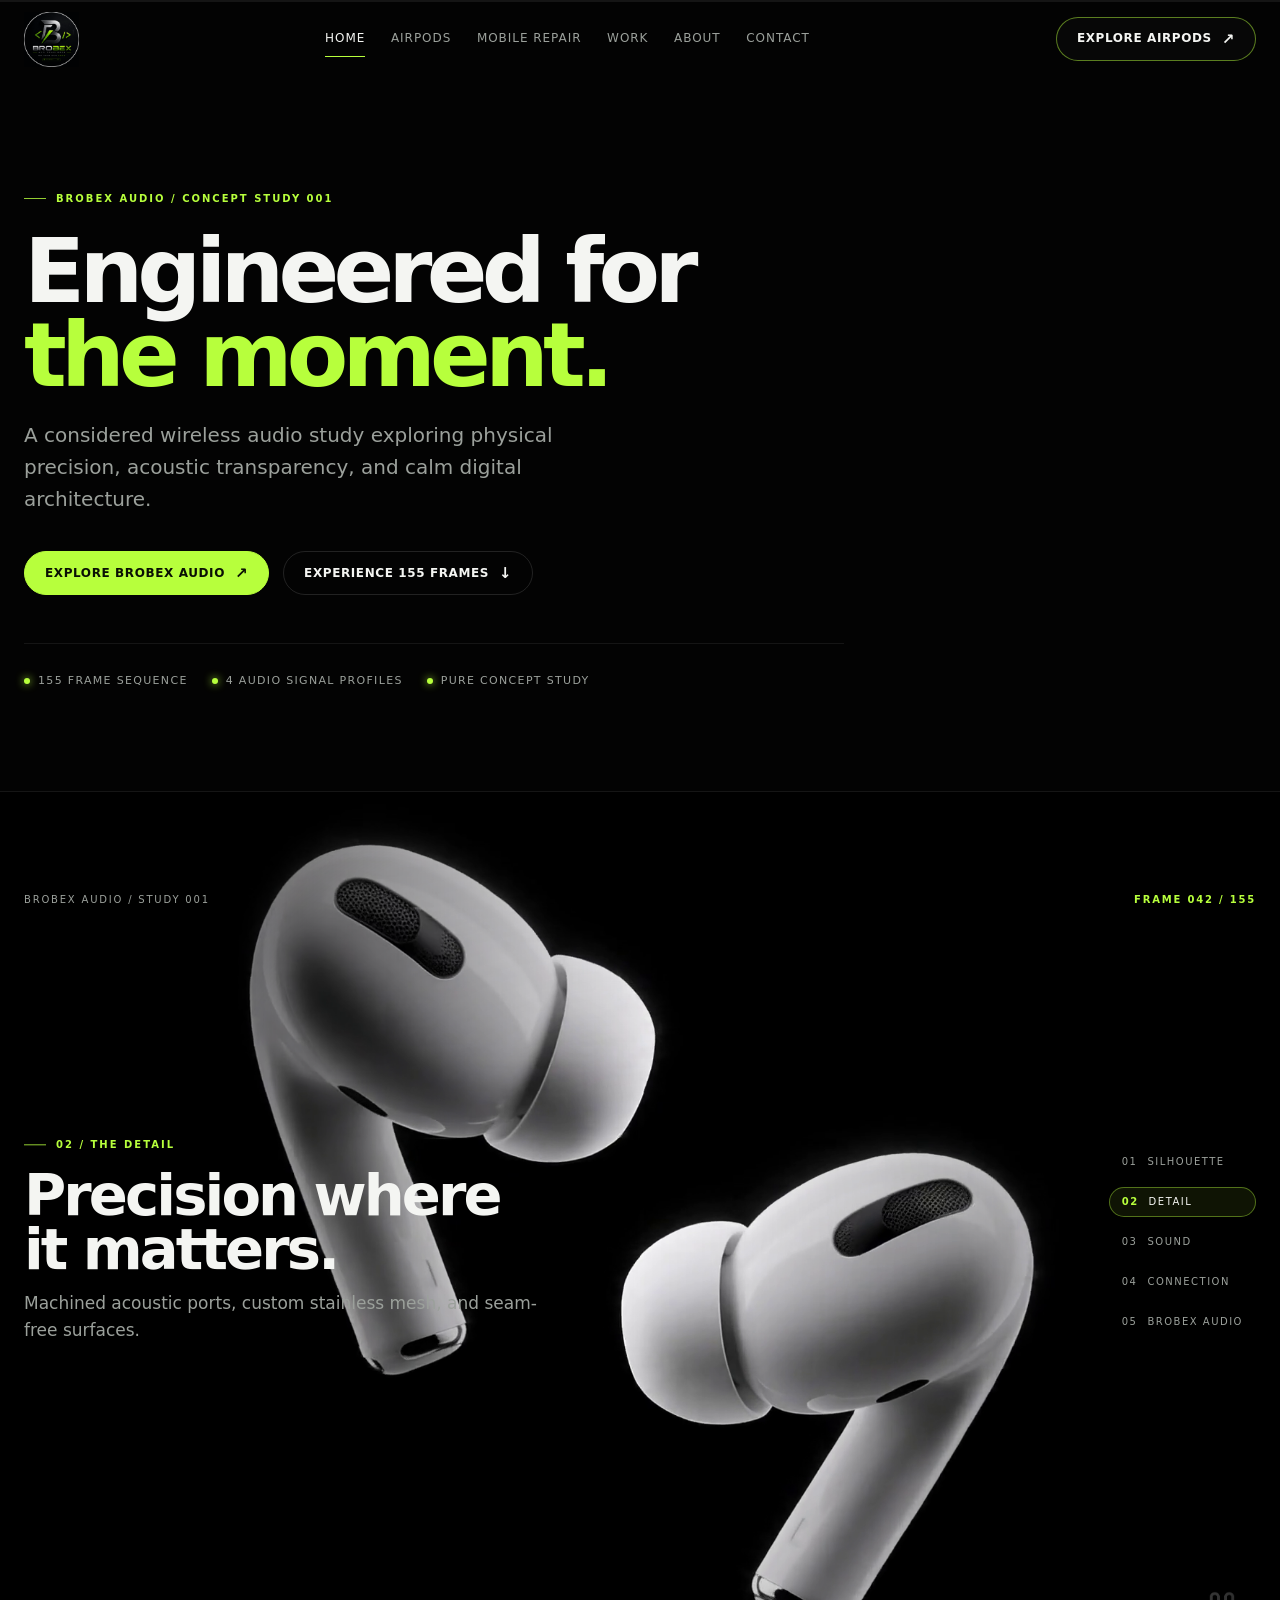
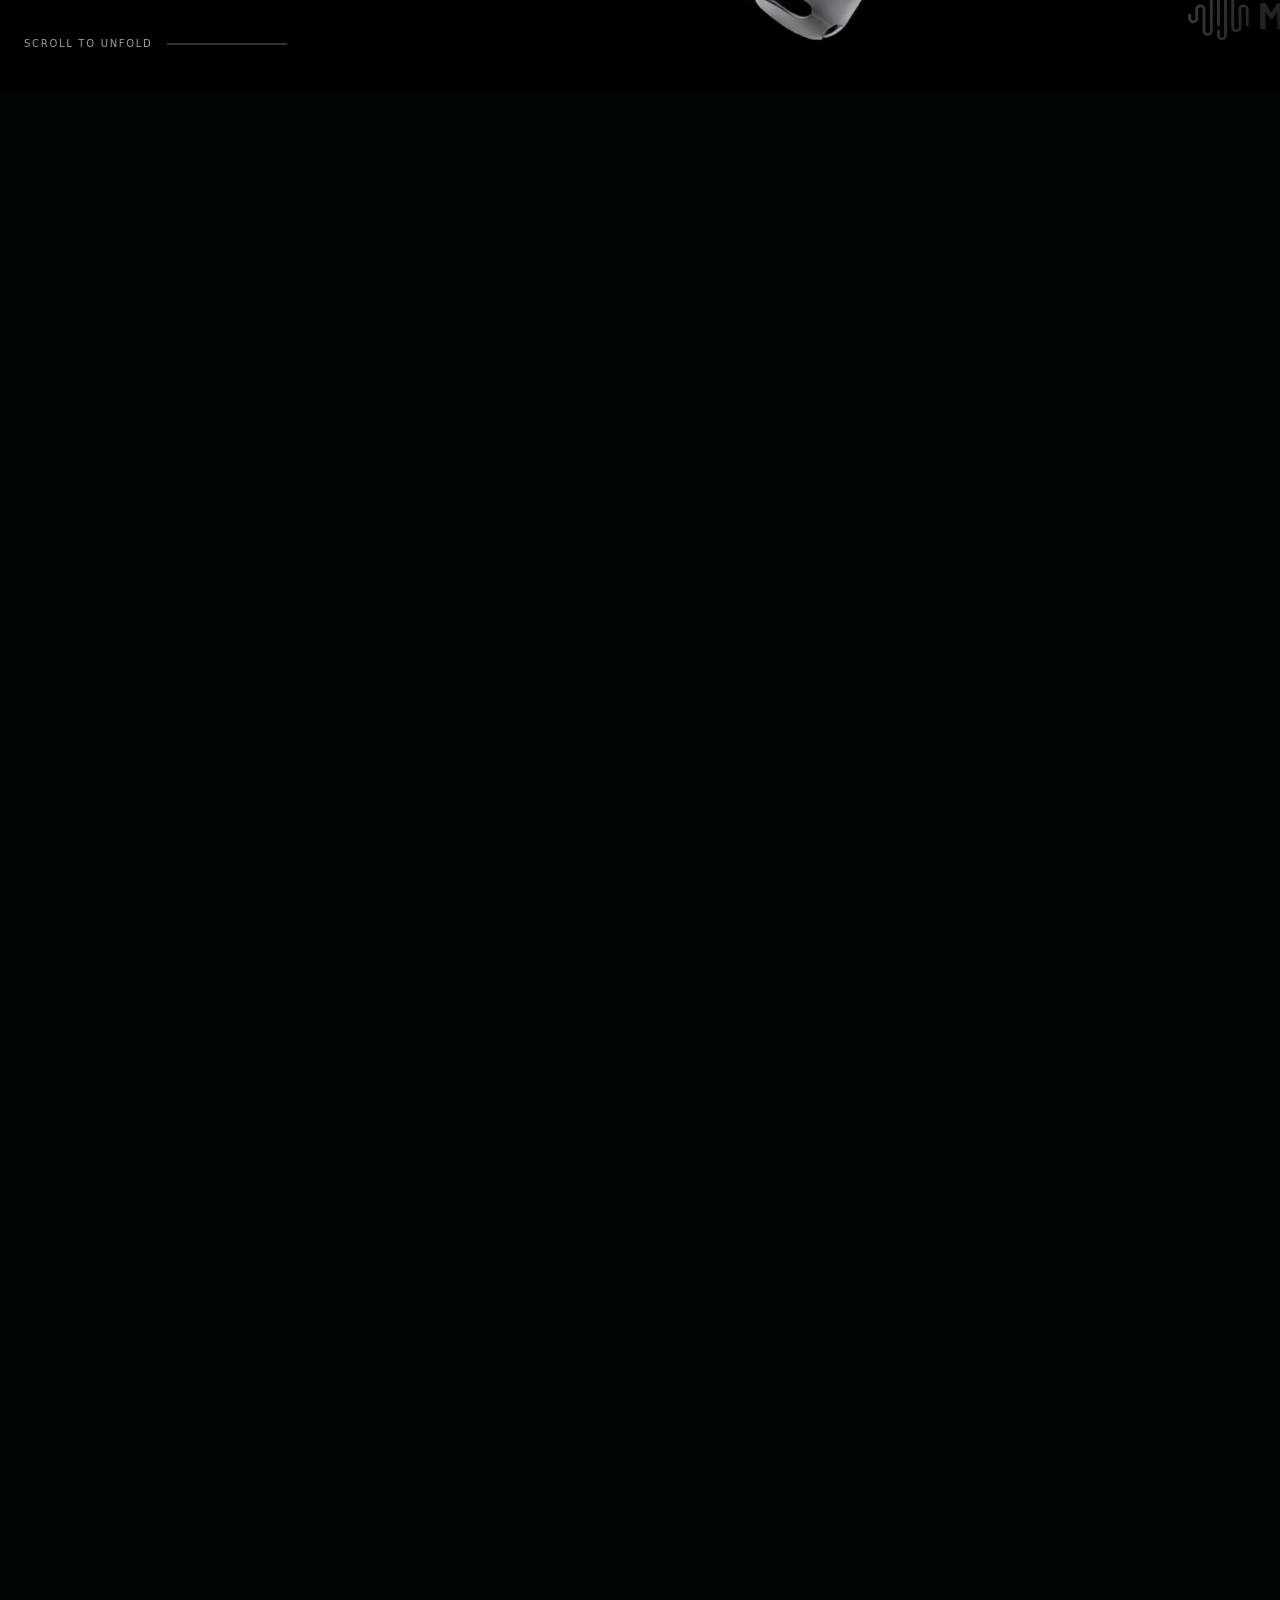
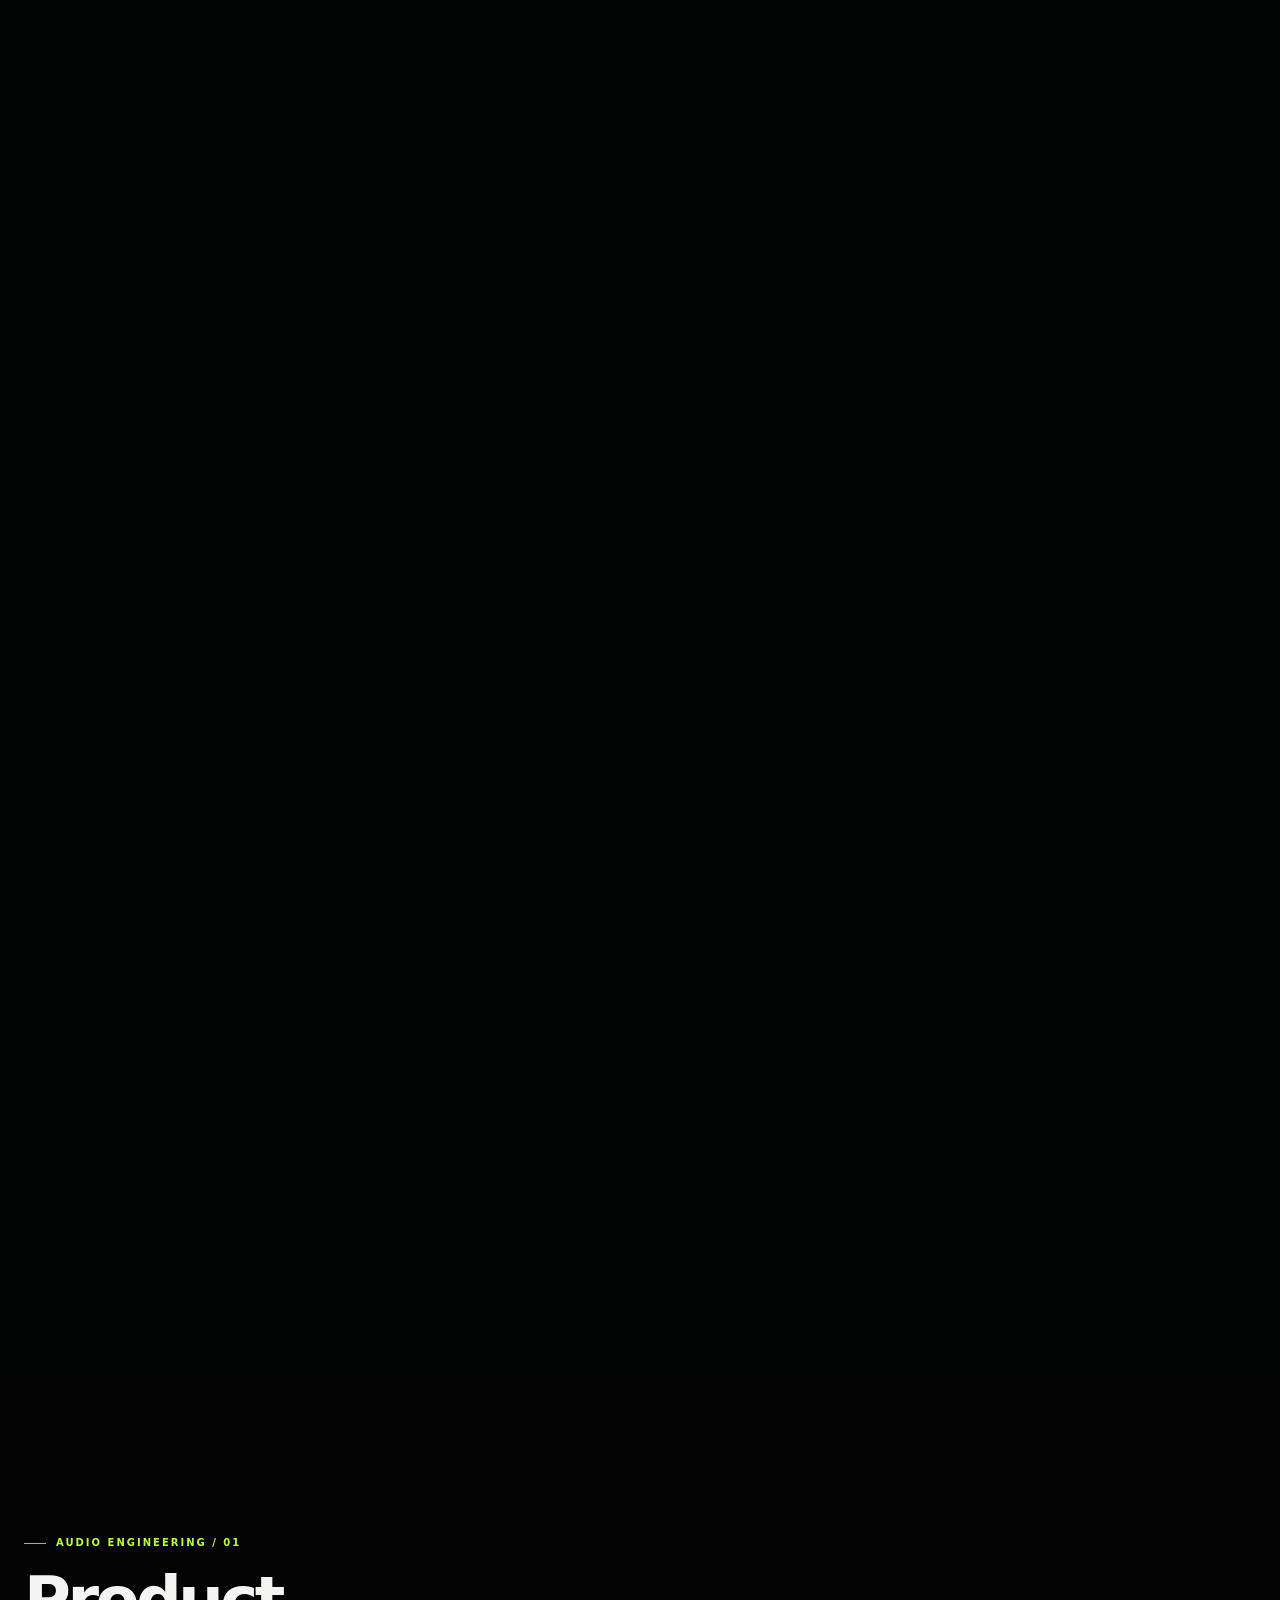
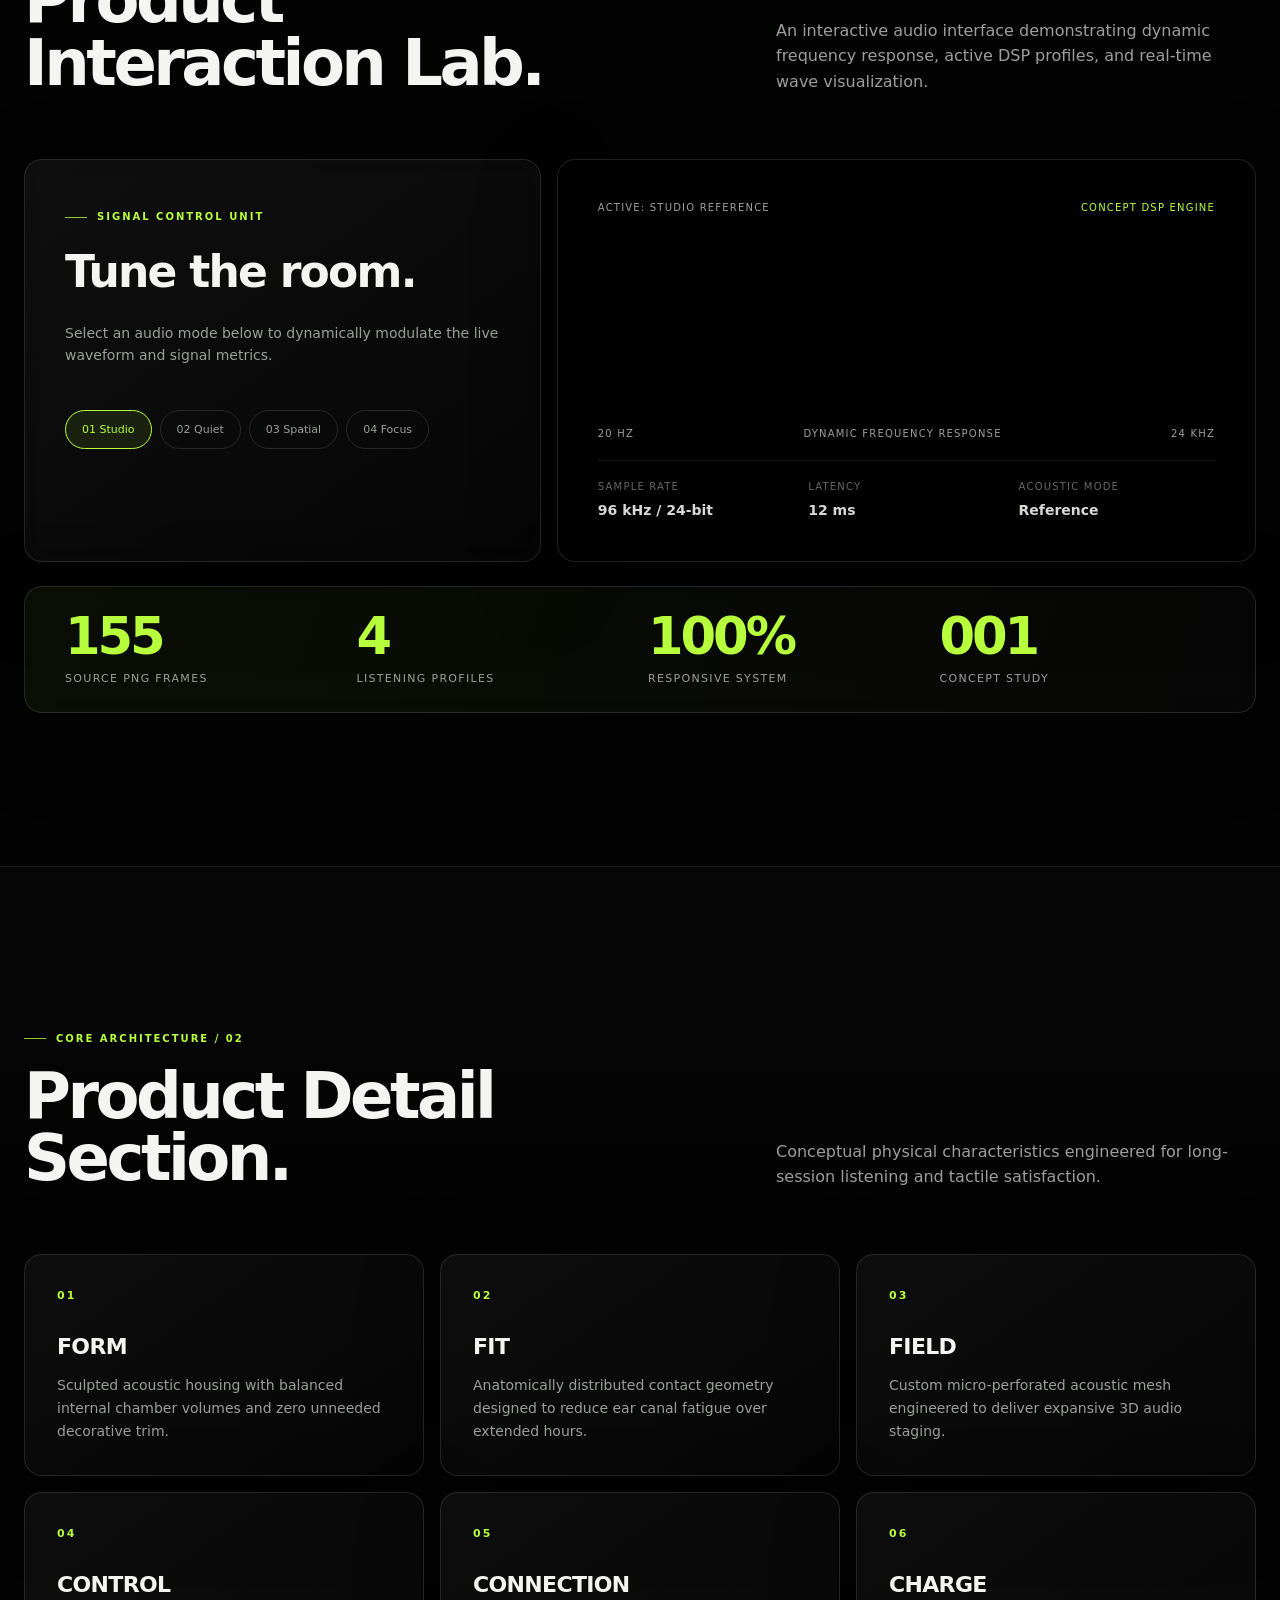
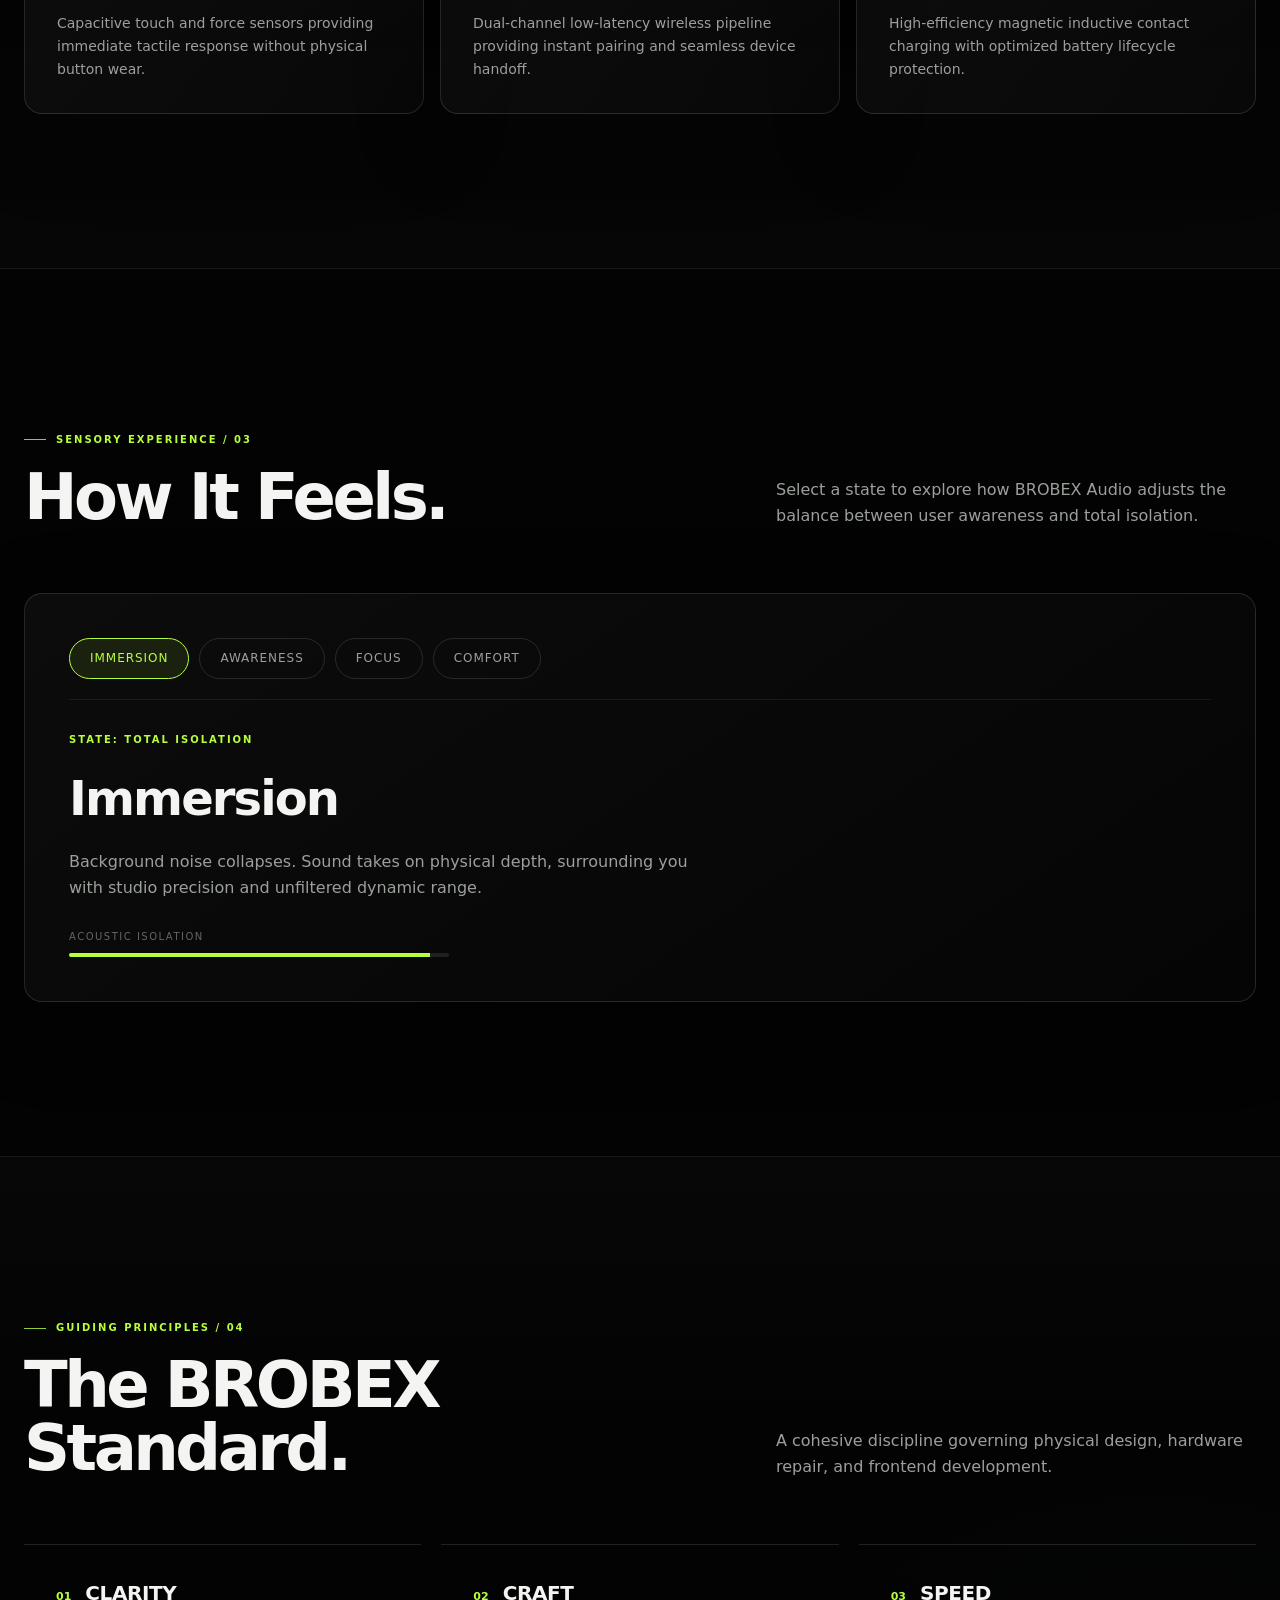
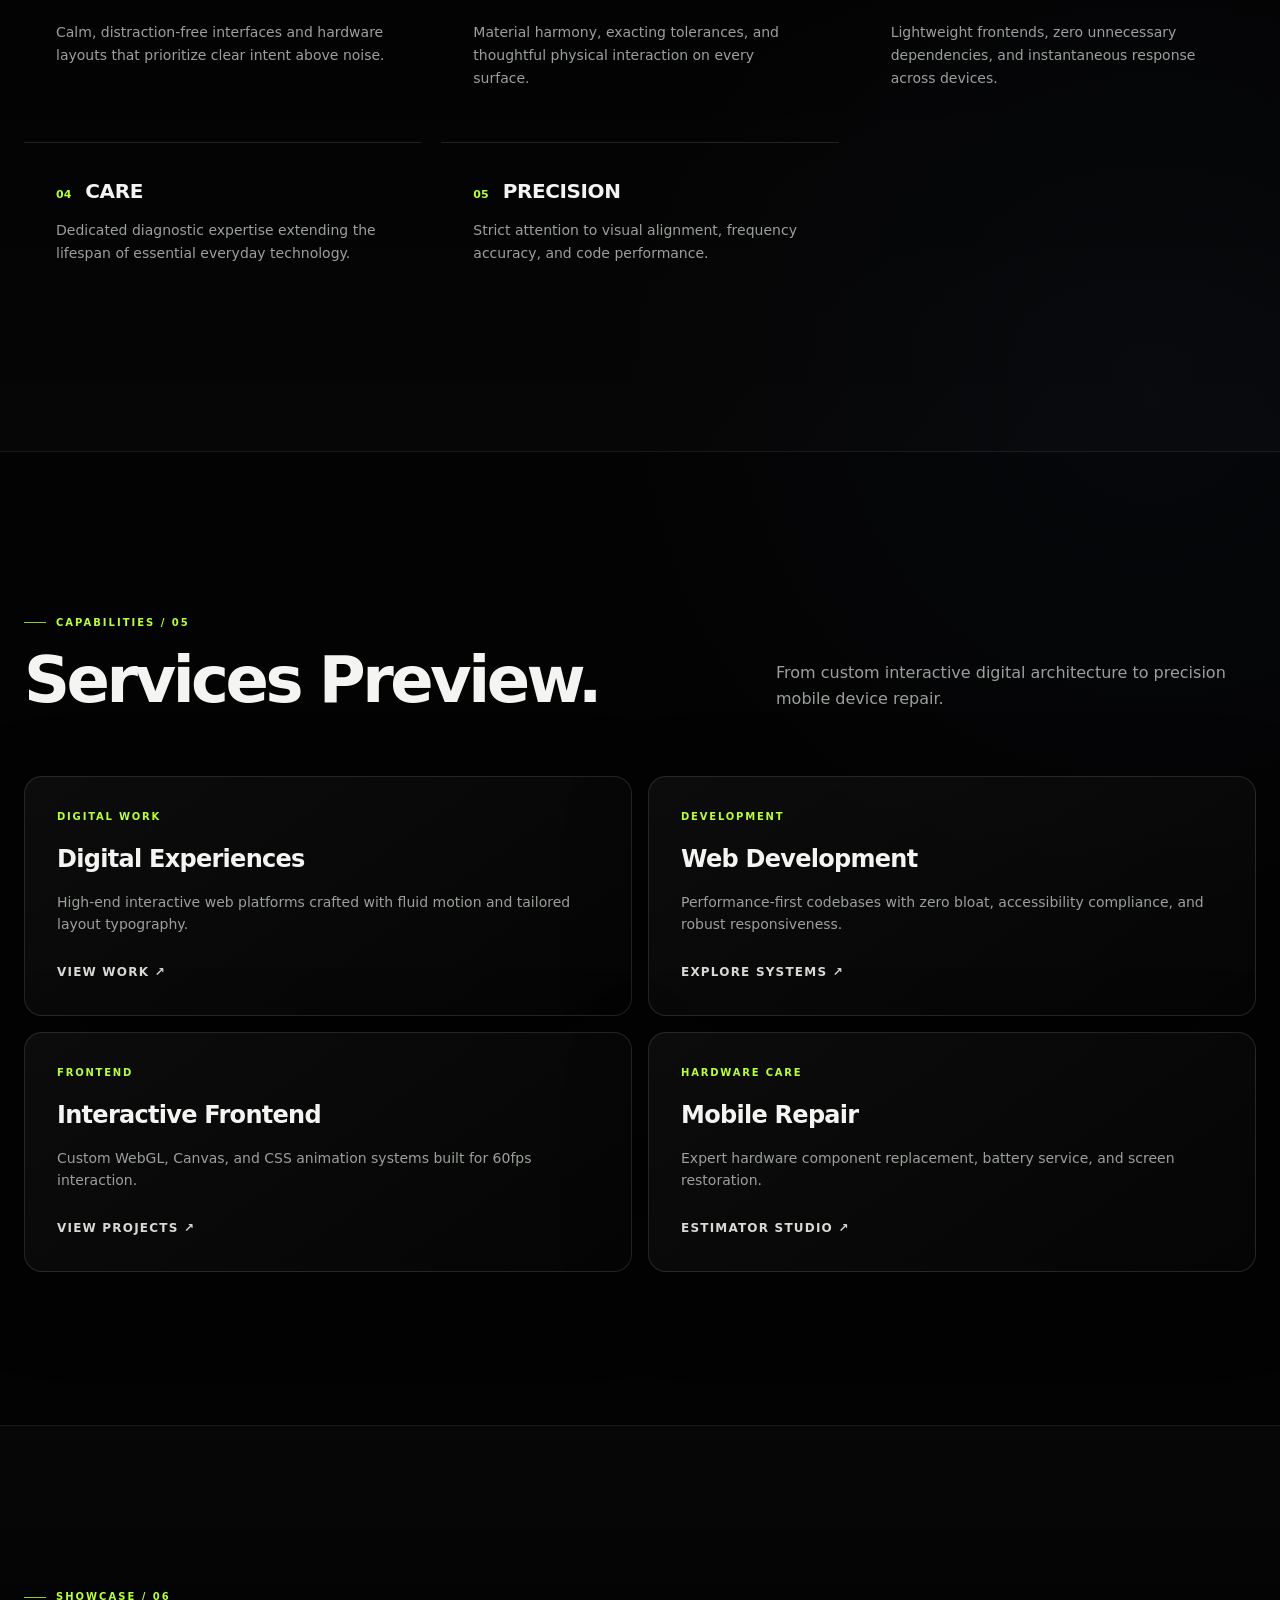
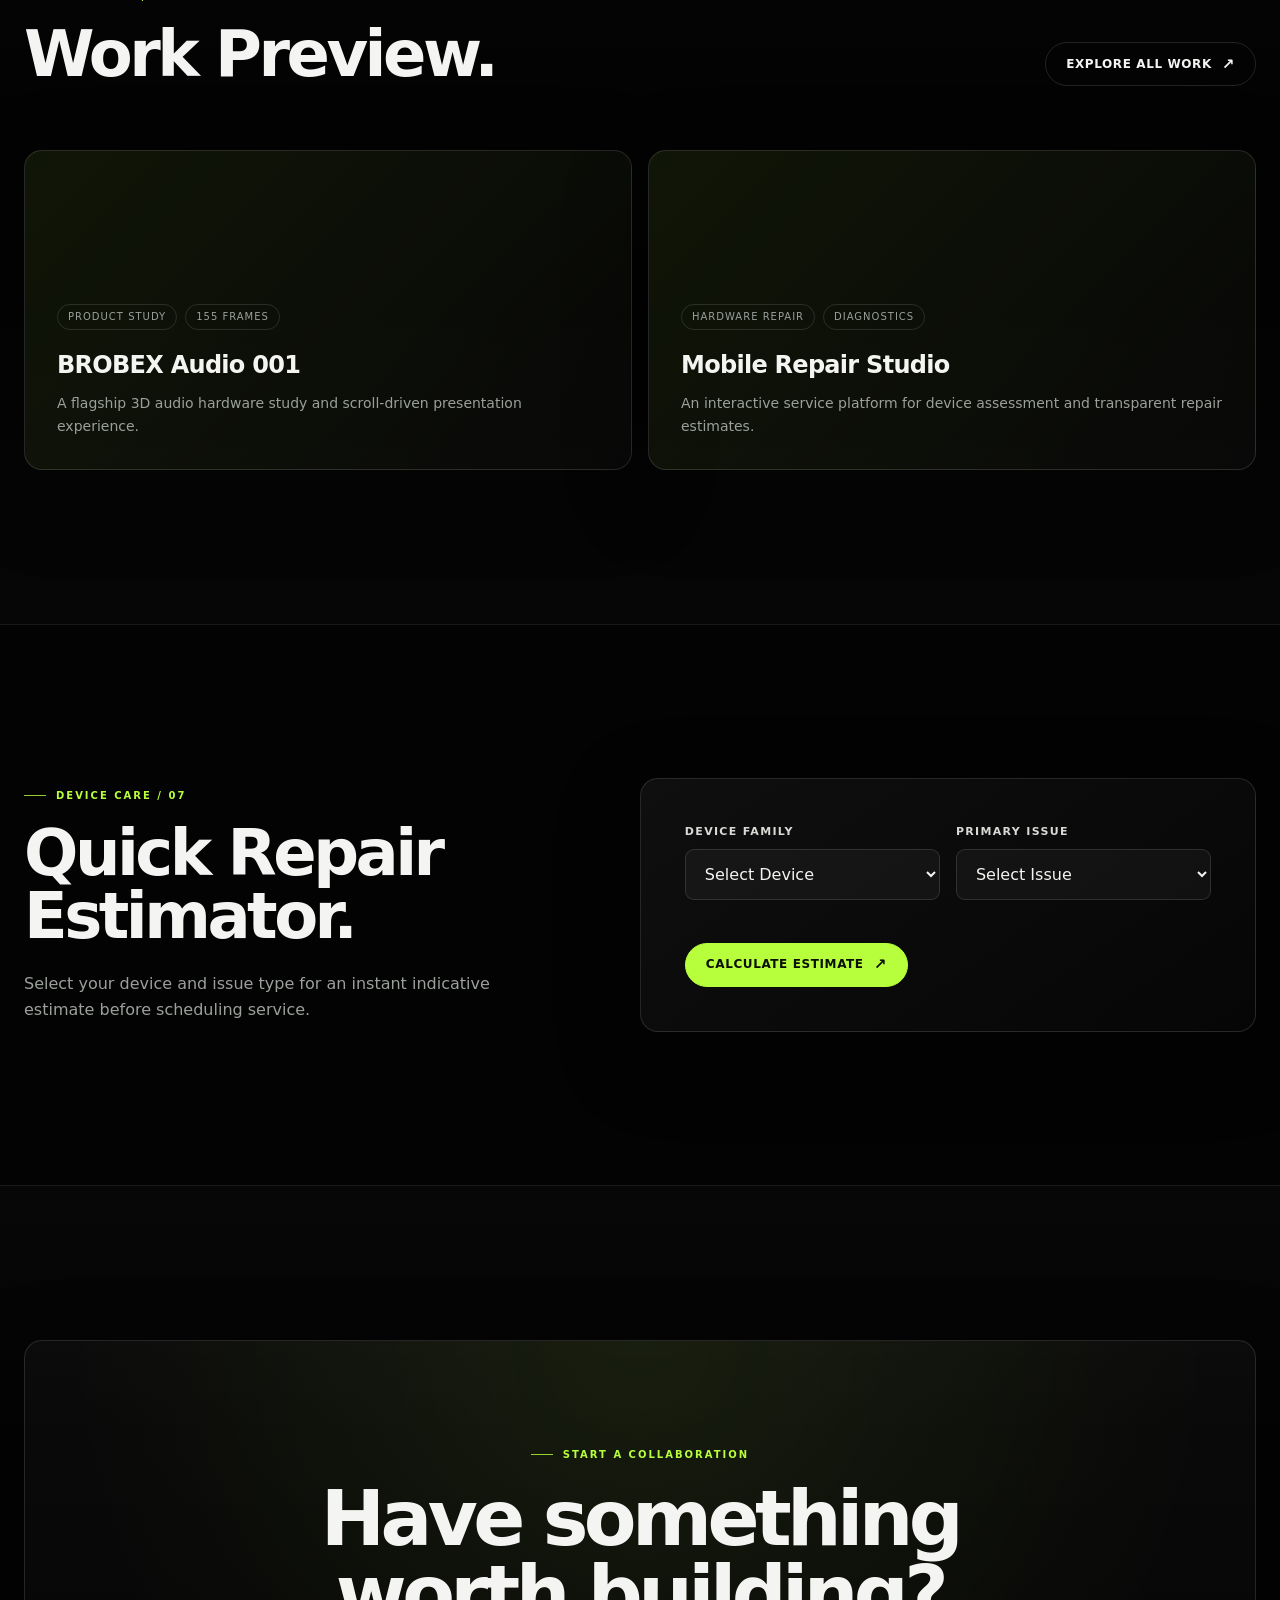
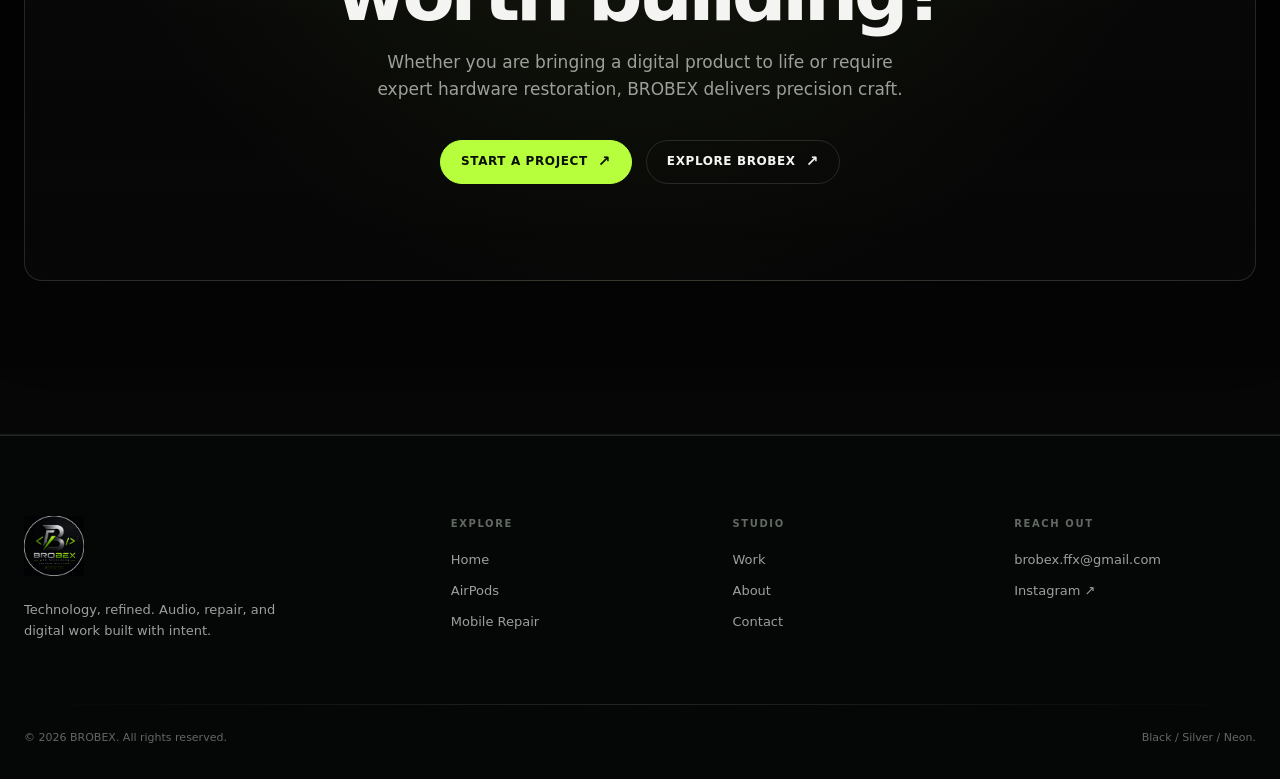
==== commit 9376fff4: "home page upgrade" ====
--- a/index.html
+++ b/index.html
@@ -23,86 +23,498 @@
   <div class="global-scroll-progress" data-scroll-progress aria-hidden="true"><span></span></div>
 
   <a class="skip-link" href="#main-content">Skip to content</a>
+  
   <header class="site-header">
     <div class="nav-shell">
-      <a class="brand-link" href="index.html" aria-label="BROBEX home"><img class="brand-logo" src="assets/brobex-logo.png" alt="BROBEX logo"></a>
+      <a class="brand-link" href="index.html" aria-label="BROBEX home">
+        <img class="brand-logo" src="assets/brobex-logo.png" alt="BROBEX logo">
+      </a>
       <nav class="primary-nav" aria-label="Primary navigation">
-        <a href="index.html" aria-current="page">Home</a><a href="airpods.html">AirPods</a><a href="repair.html">Mobile Repair</a><a href="work.html">Work</a><a href="about.html">About</a><a href="contact.html">Contact</a>
+        <a href="index.html" aria-current="page">Home</a>
+        <a href="airpods.html">AirPods</a>
+        <a href="repair.html">Mobile Repair</a>
+        <a href="work.html">Work</a>
+        <a href="about.html">About</a>
+        <a href="contact.html">Contact</a>
       </nav>
       <a class="nav-cta" href="airpods.html">Explore AirPods <span class="arrow">↗</span></a>
       <button class="menu-toggle" type="button" aria-label="Open menu" aria-expanded="false" aria-controls="mobile-menu"><span></span></button>
     </div>
   </header>
+  
   <div class="mobile-menu" id="mobile-menu" aria-hidden="true">
-    <nav aria-label="Mobile navigation"><a href="index.html">Home</a><a href="airpods.html">AirPods</a><a href="repair.html">Mobile Repair</a><a href="work.html">Work</a><a href="about.html">About</a><a href="contact.html">Contact</a></nav>
+    <nav aria-label="Mobile navigation">
+      <a href="index.html">Home</a>
+      <a href="airpods.html">AirPods</a>
+      <a href="repair.html">Mobile Repair</a>
+      <a href="work.html">Work</a>
+      <a href="about.html">About</a>
+      <a href="contact.html">Contact</a>
+    </nav>
     <a class="button primary" href="airpods.html">Explore AirPods ↗</a>
   </div>
 
   <main id="main-content" class="page-main">
-    <section class="sequence" data-scroll-sequence aria-label="BROBEX Audio product story">
+    
+    <!-- CINEMATIC HERO SECTION -->
+    <section class="hero-cinematic" aria-label="BROBEX Hero Presentation">
+      <div class="hero-ambient-glow" aria-hidden="true"></div>
+      <div class="hero-shell">
+        <div class="hero-content reveal">
+          <span class="eyebrow">BROBEX AUDIO / CONCEPT STUDY 001</span>
+          <h1 class="hero-title">Engineered for<br><span>the moment.</span></h1>
+          <p class="hero-description">
+            A considered wireless audio study exploring physical precision, acoustic transparency, and calm digital architecture.
+          </p>
+          <div class="hero-actions">
+            <a class="button primary" href="airpods.html">Explore BROBEX Audio <span class="arrow">↗</span></a>
+            <a class="button ghost" href="#frame-sequence">Experience 155 Frames <span class="arrow">↓</span></a>
+          </div>
+          <div class="hero-badges" aria-label="Key highlights">
+            <div class="badge-item"><span class="badge-dot"></span> 155 Frame Sequence</div>
+            <div class="badge-item"><span class="badge-dot"></span> 4 Audio Signal Profiles</div>
+            <div class="badge-item"><span class="badge-dot"></span> Pure Concept Study</div>
+          </div>
+        </div>
+      </div>
+    </section>
+
+    <!-- 155-FRAME CINEMATIC PRODUCT EXPERIENCE -->
+    <section class="sequence" id="frame-sequence" data-scroll-sequence aria-label="BROBEX Audio 155 Frame Experience">
       <div class="mobile-wallpaper" aria-hidden="true"></div>
       <div class="sequence-sticky">
-        <canvas class="sequence-canvas" data-sequence-canvas role="img" aria-label="Cinematic BROBEX Audio product sequence"></canvas>
+        <canvas class="sequence-canvas" data-sequence-canvas role="img" aria-label="3D rendering sequence of BROBEX Audio concept"></canvas>
         <div class="particle-field" data-particles aria-hidden="true"></div>
         <div class="sequence-shade" aria-hidden="true"></div>
-        <div class="sequence-label">BROBEX AUDIO / PRODUCT STUDY 001</div>
-        <div class="sequence-copy">
-          <span class="eyebrow">Sound, refined.</span>
-          <h1>Engineered for <span>the moment.</span></h1>
-          <p>A considered wireless audio concept built around clarity, comfort, and the space between you and the world.</p>
-          <div class="sequence-actions"><a class="button primary" href="airpods.html">Explore BROBEX Audio <span class="arrow">↗</span></a><a class="button ghost" href="#signal">View the signal <span class="arrow">↓</span></a></div>
-        </div>
-        <div class="story-copy" data-stage="0"><span class="eyebrow">01 / The silhouette</span><h2>Designed to disappear.</h2><p>Quietly considered. Instantly familiar.</p></div>
-        <div class="story-copy" data-stage="1"><span class="eyebrow">02 / The detail</span><h2>Precision where it matters.</h2><p>Every surface earns its place.</p></div>
-        <div class="story-copy" data-stage="2"><span class="eyebrow">03 / The sound</span><h2>More signal. Less noise.</h2><p>Immersive listening without visual distraction.</p></div>
-        <div class="story-copy" data-stage="3"><span class="eyebrow">04 / The connection</span><h2>Move naturally.</h2><p>Between your world and your music.</p></div>
-        <div class="story-copy" data-stage="4"><span class="eyebrow">05 / BROBEX Audio</span><h2>Technology, refined.</h2><p>A product concept by BROBEX.</p></div>
-        <div class="sequence-meta"><span>SCROLL TO EXPLORE</span><div class="sequence-progress" aria-hidden="true"><span></span></div></div>
-        <p class="sequence-fallback" data-sequence-fallback hidden>Product sequence unavailable. Continue below to explore the BROBEX Audio study.</p>
-      </div>
-    </section>
-
+        
+        <div class="sequence-top-hud">
+          <div class="hud-brand-tag">BROBEX AUDIO / STUDY 001</div>
+          <div class="hud-frame-counter" id="frame-counter-badge">FRAME 001 / 155</div>
+        </div>
+
+        <!-- CHAPTER NAVIGATION INDICATOR -->
+        <nav class="chapter-indicator" aria-label="Sequence Chapter Navigation">
+          <button class="chapter-step active" data-chapter="0" type="button"><span class="chapter-num">01</span><span class="chapter-name">Silhouette</span></button>
+          <button class="chapter-step" data-chapter="1" type="button"><span class="chapter-num">02</span><span class="chapter-name">Detail</span></button>
+          <button class="chapter-step" data-chapter="2" type="button"><span class="chapter-num">03</span><span class="chapter-name">Sound</span></button>
+          <button class="chapter-step" data-chapter="3" type="button"><span class="chapter-num">04</span><span class="chapter-name">Connection</span></button>
+          <button class="chapter-step" data-chapter="4" type="button"><span class="chapter-num">05</span><span class="chapter-name">BROBEX Audio</span></button>
+        </nav>
+
+        <!-- CINEMATIC STORY CHAPTERS -->
+        <div class="story-copy active" data-stage="0">
+          <span class="eyebrow">01 / The Silhouette</span>
+          <h2>Designed to disappear.</h2>
+          <p>Quietly considered. Instantly familiar. Sculpted around human geometry.</p>
+        </div>
+        <div class="story-copy" data-stage="1">
+          <span class="eyebrow">02 / The Detail</span>
+          <h2>Precision where it matters.</h2>
+          <p>Machined acoustic ports, custom stainless mesh, and seam-free surfaces.</p>
+        </div>
+        <div class="story-copy" data-stage="2">
+          <span class="eyebrow">03 / The Sound</span>
+          <h2>More signal. Less noise.</h2>
+          <p>Transparent high-frequency response with zero acoustic dampening.</p>
+        </div>
+        <div class="story-copy" data-stage="3">
+          <span class="eyebrow">04 / The Connection</span>
+          <h2>Move naturally.</h2>
+          <p>Ultra-low latency wireless architecture that responds to your motion.</p>
+        </div>
+        <div class="story-copy" data-stage="4">
+          <span class="eyebrow">05 / BROBEX Audio</span>
+          <h2>Technology, refined.</h2>
+          <p>A flagship physical and digital exploration by BROBEX.</p>
+        </div>
+
+        <div class="sequence-meta">
+          <span>SCROLL TO UNFOLD</span>
+          <div class="sequence-progress" aria-hidden="true"><span id="sequence-progress-bar"></span></div>
+        </div>
+        <p class="sequence-fallback" data-sequence-fallback hidden>Product sequence static preview loaded.</p>
+      </div>
+    </section>
+
+    <!-- PRODUCT INTERACTION LAB & LIVE SIGNAL VISUALIZER -->
     <section class="section" id="signal">
       <div class="section-shell">
-        <div class="section-head reveal"><div><span class="eyebrow">Audio engineering / 01</span><h2 class="section-title">Make room<br>for the signal.</h2></div><p class="section-intro">BROBEX Audio is a product direction, not a list of borrowed claims. We start with how listening should feel, then shape the system around it.</p></div>
+        <div class="section-head reveal">
+          <div>
+            <span class="eyebrow">Audio Engineering / 01</span>
+            <h2 class="section-title">Product Interaction Lab.</h2>
+          </div>
+          <p class="section-intro">
+            An interactive audio interface demonstrating dynamic frequency response, active DSP profiles, and real-time wave visualization.
+          </p>
+        </div>
+
         <div class="signal-panel">
-          <div class="visualizer-card visualizer-copy reveal"><span class="eyebrow">Signal lab</span><h3 class="section-title" style="font-size:clamp(30px,4vw,48px);">Tune the room.</h3><p>Switch between three conceptual listening profiles to see the signal respond.</p><div class="sound-tabs" role="tablist" aria-label="Audio profiles"><button class="sound-tab-btn active" role="tab" aria-selected="true" data-profile="studio">01 Studio</button><button class="sound-tab-btn" role="tab" aria-selected="false" data-profile="quiet">02 Quiet</button><button class="sound-tab-btn" role="tab" aria-selected="false" data-profile="spatial">03 Spatial</button></div></div>
-          <div class="hud-box reveal delay-1" role="tabpanel"><div class="hud-top"><span id="profile-title">Active: Pure studio reference</span><span id="profile-status">Concept profile</span></div><canvas id="visualizer-canvas" aria-label="Animated audio waveform visualizer"></canvas><div class="hud-bottom"><span>LOW</span><span>FIELD RESPONSE</span><span>HIGH</span></div><div class="specs"><div><span>Focus</span><strong>Clarity</strong></div><div><span>Approach</span><strong>Adaptive</strong></div><div><span>Mode</span><strong>Concept</strong></div></div></div>
-        </div>
-        <div class="metrics-strip reveal" aria-label="Product study metrics">
-          <div class="metric"><strong data-counter data-counter-target="155">0</strong><span>source frames</span></div>
-          <div class="metric"><strong data-counter data-counter-target="3">0</strong><span>listening profiles</span></div>
-          <div class="metric"><strong data-counter data-counter-target="1">0</strong><span>clear point of view</span></div>
-        </div>
-      </div>
-    </section>
-
-    <section class="section dark-band">
-      <div class="section-shell editorial">
-        <div class="reveal"><span class="eyebrow">The product study / 02</span><h2 class="section-title">The details make the difference.</h2><p class="section-intro" style="margin-top:24px;">A strong object does not need to announce itself. It earns attention through proportion, touch, and the small decisions that hold up over time.</p><a class="button ghost" href="airpods.html" style="margin-top:30px;">See the full audio study <span class="arrow">↗</span></a></div>
-        <div class="editorial-visual reveal delay-1"><img src="assets/brobex-logo.png" alt="BROBEX logo visual system" loading="lazy"><span class="detail-label">BROBEX / VISUAL SYSTEM</span></div>
-      </div>
-    </section>
-
-    <section class="section">
-      <div class="section-shell"><div class="section-head reveal"><div><span class="eyebrow">The BROBEX standard</span><h2 class="section-title">Less noise.<br>More intent.</h2></div><p class="section-intro">The same discipline applies across audio, device care, and digital work: understand the core function, then remove everything that gets in the way.</p></div>
-        <div class="feature-grid"><article class="feature-card reveal"><span class="feature-icon">01 / CLARITY</span><h3>Focused by design</h3><p>Calm interfaces, clear products, and systems that stay out of the way.</p></article><article class="feature-card reveal delay-1"><span class="feature-icon">02 / CRAFT</span><h3>Details with purpose</h3><p>Material, motion, and language treated as part of the same experience.</p></article><article class="feature-card reveal delay-2"><span class="feature-icon">03 / SPEED</span><h3>Made for real devices</h3><p>Responsive work that respects attention, bandwidth, and the last screen in the room.</p></article><article class="feature-card reveal delay-3"><span class="feature-icon">04 / CARE</span><h3>Here when needed</h3><p>Practical repair expertise for the devices that run your day.</p></article></div>
-      </div>
-    </section>
-
-    <section class="section dark-band" id="repair-estimator">
+          <div class="visualizer-card visualizer-copy reveal">
+            <span class="eyebrow">Signal Control Unit</span>
+            <h3 class="lab-title">Tune the room.</h3>
+            <p id="profile-explanation">Select an audio mode below to dynamically modulate the live waveform and signal metrics.</p>
+            
+            <div class="sound-tabs" role="tablist" aria-label="Audio Engineering Profiles">
+              <button class="sound-tab-btn active" role="tab" aria-selected="true" data-profile="studio">01 Studio</button>
+              <button class="sound-tab-btn" role="tab" aria-selected="false" data-profile="quiet">02 Quiet</button>
+              <button class="sound-tab-btn" role="tab" aria-selected="false" data-profile="spatial">03 Spatial</button>
+              <button class="sound-tab-btn" role="tab" aria-selected="false" data-profile="focus">04 Focus</button>
+            </div>
+          </div>
+
+          <div class="hud-box reveal delay-1" role="tabpanel">
+            <div class="hud-top">
+              <span id="profile-title">Active: Studio Reference</span>
+              <span id="profile-status">Concept DSP Engine</span>
+            </div>
+            
+            <canvas id="visualizer-canvas" aria-label="Live audio frequency waveform visualizer"></canvas>
+            
+            <div class="hud-bottom">
+              <span>20 Hz</span>
+              <span>DYNAMIC FREQUENCY RESPONSE</span>
+              <span>24 kHz</span>
+            </div>
+            
+            <div class="specs">
+              <div><span>Sample Rate</span><strong id="metric-sr">96 kHz / 24-bit</strong></div>
+              <div><span>Latency</span><strong id="metric-lat">12 ms</strong></div>
+              <div><span>Acoustic Mode</span><strong id="metric-mode">Reference</strong></div>
+            </div>
+          </div>
+        </div>
+
+        <!-- PRODUCT METRICS DASHBOARD -->
+        <div class="metrics-strip reveal" aria-label="Product study dashboard metrics">
+          <div class="metric-box">
+            <strong data-counter data-counter-target="155">0</strong>
+            <span>Source PNG Frames</span>
+          </div>
+          <div class="metric-box">
+            <strong data-counter data-counter-target="4">0</strong>
+            <span>Listening Profiles</span>
+          </div>
+          <div class="metric-box">
+            <strong>100%</strong>
+            <span>Responsive System</span>
+          </div>
+          <div class="metric-box">
+            <strong>001</strong>
+            <span>Concept Study</span>
+          </div>
+        </div>
+      </div>
+    </section>
+
+    <!-- PRODUCT DETAIL SECTION -->
+    <section class="section dark-band" id="product-details">
+      <div class="section-shell">
+        <div class="section-head reveal">
+          <div>
+            <span class="eyebrow">Core Architecture / 02</span>
+            <h2 class="section-title">Product Detail Section.</h2>
+          </div>
+          <p class="section-intro">
+            Conceptual physical characteristics engineered for long-session listening and tactile satisfaction.
+          </p>
+        </div>
+
+        <div class="detail-grid">
+          <article class="detail-card reveal">
+            <div class="detail-num">01</div>
+            <h3>FORM</h3>
+            <p>Sculpted acoustic housing with balanced internal chamber volumes and zero unneeded decorative trim.</p>
+          </article>
+          <article class="detail-card reveal delay-1">
+            <div class="detail-num">02</div>
+            <h3>FIT</h3>
+            <p>Anatomically distributed contact geometry designed to reduce ear canal fatigue over extended hours.</p>
+          </article>
+          <article class="detail-card reveal delay-2">
+            <div class="detail-num">03</div>
+            <h3>FIELD</h3>
+            <p>Custom micro-perforated acoustic mesh engineered to deliver expansive 3D audio staging.</p>
+          </article>
+          <article class="detail-card reveal">
+            <div class="detail-num">04</div>
+            <h3>CONTROL</h3>
+            <p>Capacitive touch and force sensors providing immediate tactile response without physical button wear.</p>
+          </article>
+          <article class="detail-card reveal delay-1">
+            <div class="detail-num">05</div>
+            <h3>CONNECTION</h3>
+            <p>Dual-channel low-latency wireless pipeline providing instant pairing and seamless device handoff.</p>
+          </article>
+          <article class="detail-card reveal delay-2">
+            <div class="detail-num">06</div>
+            <h3>CHARGE</h3>
+            <p>High-efficiency magnetic inductive contact charging with optimized battery lifecycle protection.</p>
+          </article>
+        </div>
+      </div>
+    </section>
+
+    <!-- INTERACTIVE "HOW IT FEELS" SECTION -->
+    <section class="section" id="how-it-feels">
+      <div class="section-shell">
+        <div class="section-head reveal">
+          <div>
+            <span class="eyebrow">Sensory Experience / 03</span>
+            <h2 class="section-title">How It Feels.</h2>
+          </div>
+          <p class="section-intro">
+            Select a state to explore how BROBEX Audio adjusts the balance between user awareness and total isolation.
+          </p>
+        </div>
+
+        <div class="feels-container reveal">
+          <div class="feels-tabs" role="tablist" aria-label="How it feels selector">
+            <button class="feels-tab-btn active" data-feel="immersion" role="tab" aria-selected="true" type="button">Immersion</button>
+            <button class="feels-tab-btn" data-feel="awareness" role="tab" aria-selected="false" type="button">Awareness</button>
+            <button class="feels-tab-btn" data-feel="focus" role="tab" aria-selected="false" type="button">Focus</button>
+            <button class="feels-tab-btn" data-feel="comfort" role="tab" aria-selected="false" type="button">Comfort</button>
+          </div>
+
+          <div class="feels-display" id="feels-display-card">
+            <div class="feels-badge" id="feels-badge">STATE: TOTAL ISOLATION</div>
+            <h3 id="feels-title">Immersion</h3>
+            <p id="feels-desc">
+              Background noise collapses. Sound takes on physical depth, surrounding you with studio precision and unfiltered dynamic range.
+            </p>
+            <div class="feels-metric">
+              <span class="feels-metric-label">Acoustic Isolation</span>
+              <div class="feels-bar"><span id="feels-bar-fill" style="width: 95%;"></span></div>
+            </div>
+          </div>
+        </div>
+      </div>
+    </section>
+
+    <!-- BROBEX STANDARD SECTION -->
+    <section class="section dark-band" id="brobex-standard">
+      <div class="section-shell">
+        <div class="section-head reveal">
+          <div>
+            <span class="eyebrow">Guiding Principles / 04</span>
+            <h2 class="section-title">The BROBEX Standard.</h2>
+          </div>
+          <p class="section-intro">
+            A cohesive discipline governing physical design, hardware repair, and frontend development.
+          </p>
+        </div>
+
+        <div class="standard-editorial-grid">
+          <div class="standard-item reveal">
+            <div class="standard-header"><span class="standard-code">01</span> <h3>CLARITY</h3></div>
+            <p>Calm, distraction-free interfaces and hardware layouts that prioritize clear intent above noise.</p>
+          </div>
+          <div class="standard-item reveal delay-1">
+            <div class="standard-header"><span class="standard-code">02</span> <h3>CRAFT</h3></div>
+            <p>Material harmony, exacting tolerances, and thoughtful physical interaction on every surface.</p>
+          </div>
+          <div class="standard-item reveal delay-2">
+            <div class="standard-header"><span class="standard-code">03</span> <h3>SPEED</h3></div>
+            <p>Lightweight frontends, zero unnecessary dependencies, and instantaneous response across devices.</p>
+          </div>
+          <div class="standard-item reveal">
+            <div class="standard-header"><span class="standard-code">04</span> <h3>CARE</h3></div>
+            <p>Dedicated diagnostic expertise extending the lifespan of essential everyday technology.</p>
+          </div>
+          <div class="standard-item reveal delay-1">
+            <div class="standard-header"><span class="standard-code">05</span> <h3>PRECISION</h3></div>
+            <p>Strict attention to visual alignment, frequency accuracy, and code performance.</p>
+          </div>
+        </div>
+      </div>
+    </section>
+
+    <!-- SERVICES PREVIEW -->
+    <section class="section" id="services">
+      <div class="section-shell">
+        <div class="section-head reveal">
+          <div>
+            <span class="eyebrow">Capabilities / 05</span>
+            <h2 class="section-title">Services Preview.</h2>
+          </div>
+          <p class="section-intro">
+            From custom interactive digital architecture to precision mobile device repair.
+          </p>
+        </div>
+
+        <div class="services-grid-luxe">
+          <a class="service-card-luxe reveal" href="work.html">
+            <div class="service-tag">DIGITAL WORK</div>
+            <h3>Digital Experiences</h3>
+            <p>High-end interactive web platforms crafted with fluid motion and tailored layout typography.</p>
+            <span class="service-link">View Work ↗</span>
+          </a>
+          <a class="service-card-luxe reveal delay-1" href="work.html">
+            <div class="service-tag">DEVELOPMENT</div>
+            <h3>Web Development</h3>
+            <p>Performance-first codebases with zero bloat, accessibility compliance, and robust responsiveness.</p>
+            <span class="service-link">Explore Systems ↗</span>
+          </a>
+          <a class="service-card-luxe reveal delay-2" href="work.html">
+            <div class="service-tag">FRONTEND</div>
+            <h3>Interactive Frontend</h3>
+            <p>Custom WebGL, Canvas, and CSS animation systems built for 60fps interaction.</p>
+            <span class="service-link">View Projects ↗</span>
+          </a>
+          <a class="service-card-luxe reveal delay-3" href="repair.html">
+            <div class="service-tag">HARDWARE CARE</div>
+            <h3>Mobile Repair</h3>
+            <p>Expert hardware component replacement, battery service, and screen restoration.</p>
+            <span class="service-link">Estimator Studio ↗</span>
+          </a>
+        </div>
+      </div>
+    </section>
+
+    <!-- WORK PREVIEW -->
+    <section class="section dark-band" id="work-preview">
+      <div class="section-shell">
+        <div class="section-head reveal">
+          <div>
+            <span class="eyebrow">Showcase / 06</span>
+            <h2 class="section-title">Work Preview.</h2>
+          </div>
+          <a class="button ghost" href="work.html">Explore All Work <span class="arrow">↗</span></a>
+        </div>
+
+        <div class="work-showcase-grid">
+          <a class="work-card-luxe reveal" href="airpods.html">
+            <div class="work-content">
+              <div class="tags"><span class="tag">Product Study</span><span class="tag">155 Frames</span></div>
+              <h3>BROBEX Audio 001</h3>
+              <p>A flagship 3D audio hardware study and scroll-driven presentation experience.</p>
+            </div>
+          </a>
+          <a class="work-card-luxe reveal delay-1" href="repair.html">
+            <div class="work-content">
+              <div class="tags"><span class="tag">Hardware Repair</span><span class="tag">Diagnostics</span></div>
+              <h3>Mobile Repair Studio</h3>
+              <p>An interactive service platform for device assessment and transparent repair estimates.</p>
+            </div>
+          </a>
+        </div>
+      </div>
+    </section>
+
+    <!-- REPAIR ESTIMATOR PREVIEW -->
+    <section class="section" id="repair-estimator">
       <div class="section-shell split">
-        <div class="reveal"><span class="eyebrow">Device care / 03</span><h2 class="section-title">A useful answer before a service visit.</h2><p class="section-intro" style="margin-top:24px;">Use the quick estimator for an indicative range. Final pricing and timing depend on inspection.</p></div>
-        <div class="estimator-card reveal delay-1"><form data-estimator-form novalidate><div class="form-row"><div class="field"><label for="home-est-device">Device family</label><select id="home-est-device" name="device" required><option value="">Choose device</option><option value="iphone">iPhone series</option><option value="android">Android flagship</option><option value="tablet">Tablet</option></select><span class="field-error" data-error-for="device"></span></div><div class="field"><label for="home-est-issue">Primary issue</label><select id="home-est-issue" name="issue" required><option value="">Choose issue</option><option value="screen">Display replacement</option><option value="battery">Battery replacement</option><option value="charging">Charging issue</option><option value="water">Water damage</option></select><span class="field-error" data-error-for="issue"></span></div></div><button class="button primary" type="submit">Generate indicative estimate <span class="arrow">↗</span></button></form><div id="estimate-result" class="estimate-result-box" role="status" aria-live="polite" tabindex="-1"><div><span class="estimate-label">Indicative range</span><h3 id="estimate-price" class="estimate-price"></h3></div><a class="button ghost" href="repair.html">See repair studio <span class="arrow">↗</span></a></div></div>
-      </div>
-    </section>
-
-    <section class="section dark-band">
-      <div class="section-shell split"><div class="reveal"><span class="eyebrow">Beyond the product</span><h2 class="section-title">Technology should give you room to be a person.</h2></div><div class="reveal delay-1"><p class="section-intro">Explore BROBEX Audio, estimate a repair, or bring a digital idea into the studio. The work is different; the standard stays the same.</p><div class="hero-actions"><a class="button primary" href="repair.html">Estimate a repair <span class="arrow">↗</span></a><a class="button ghost" href="work.html">View studio work <span class="arrow">↗</span></a></div></div></div>
-    </section>
+        <div class="reveal">
+          <span class="eyebrow">Device Care / 07</span>
+          <h2 class="section-title">Quick Repair Estimator.</h2>
+          <p class="section-intro" style="margin-top:24px;">
+            Select your device and issue type for an instant indicative estimate before scheduling service.
+          </p>
+        </div>
+
+        <div class="estimator-card reveal delay-1">
+          <form data-estimator-form novalidate>
+            <div class="form-row">
+              <div class="field">
+                <label for="home-est-device">Device Family</label>
+                <select id="home-est-device" name="device" required>
+                  <option value="">Select Device</option>
+                  <option value="iphone">iPhone Series</option>
+                  <option value="android">Android Flagship</option>
+                  <option value="tablet">Tablet / iPad</option>
+                </select>
+                <span class="field-error" data-error-for="device"></span>
+              </div>
+              <div class="field">
+                <label for="home-est-issue">Primary Issue</label>
+                <select id="home-est-issue" name="issue" required>
+                  <option value="">Select Issue</option>
+                  <option value="screen">Display / Glass</option>
+                  <option value="battery">Battery Life</option>
+                  <option value="charging">Charging Port</option>
+                  <option value="water">Water Assessment</option>
+                </select>
+                <span class="field-error" data-error-for="issue"></span>
+              </div>
+            </div>
+            <button class="button primary" type="submit">Calculate Estimate <span class="arrow">↗</span></button>
+          </form>
+
+          <div id="estimate-result" class="estimate-result-box" role="status" aria-live="polite" tabindex="-1">
+            <div>
+              <span class="estimate-label">Indicative Range</span>
+              <h3 id="estimate-price" class="estimate-price"></h3>
+            </div>
+            <a class="button ghost" href="repair.html">Full Repair Page <span class="arrow">↗</span></a>
+          </div>
+        </div>
+      </div>
+    </section>
+
+    <!-- PREMIUM FINAL CTA -->
+    <section class="section dark-band" id="hero-cta">
+      <div class="section-shell">
+        <div class="cta-cinematic-box reveal">
+          <span class="eyebrow">Start a Collaboration</span>
+          <h2 class="cta-title">Have something<br>worth building?</h2>
+          <p class="cta-desc">
+            Whether you are bringing a digital product to life or require expert hardware restoration, BROBEX delivers precision craft.
+          </p>
+          <div class="cta-button-group">
+            <a class="button primary" href="contact.html">Start a Project <span class="arrow">↗</span></a>
+            <a class="button ghost" href="about.html">Explore BROBEX <span class="arrow">↗</span></a>
+          </div>
+        </div>
+      </div>
+    </section>
+
   </main>
 
-  <footer class="footer"><div class="footer-grid"><div class="footer-brand"><a class="brand-link" href="index.html"><img class="brand-logo small" src="assets/brobex-logo.png" alt="BROBEX logo"></a><p>Technology, refined. Audio, repair, and digital work with intent.</p></div><div><h3>Explore</h3><nav><a href="index.html">Home</a><a href="airpods.html">AirPods</a><a href="repair.html">Mobile repair</a></nav></div><div><h3>Studio</h3><nav><a href="work.html">Work</a><a href="about.html">About</a><a href="contact.html">Contact</a></nav></div><div><h3>Reach out</h3><nav><a href="mailto:brobex.ffx@gmail.com">brobex.ffx@gmail.com</a><a href="https://www.instagram.com/codewithbrobex/" rel="noopener noreferrer">Instagram ↗</a></nav></div></div><div class="footer-bottom"><span>© <span data-year></span> BROBEX. All rights reserved.</span><span>Black / Silver / Neon.</span></div></footer>
-  <script src="js/navigation.js" defer></script><script src="js/scroll-animation.js" defer></script><script src="js/main.js" defer></script><script src="js/repair.js" defer></script><script src="js/animations.js" defer></script>
+  <footer class="footer">
+    <div class="footer-grid">
+      <div class="footer-brand">
+        <a class="brand-link" href="index.html">
+          <img class="brand-logo small" src="assets/brobex-logo.png" alt="BROBEX logo">
+        </a>
+        <p>Technology, refined. Audio, repair, and digital work built with intent.</p>
+      </div>
+      <div>
+        <h3>Explore</h3>
+        <nav>
+          <a href="index.html">Home</a>
+          <a href="airpods.html">AirPods</a>
+          <a href="repair.html">Mobile Repair</a>
+        </nav>
+      </div>
+      <div>
+        <h3>Studio</h3>
+        <nav>
+          <a href="work.html">Work</a>
+          <a href="about.html">About</a>
+          <a href="contact.html">Contact</a>
+        </nav>
+      </div>
+      <div>
+        <h3>Reach Out</h3>
+        <nav>
+          <a href="mailto:brobex.ffx@gmail.com">brobex.ffx@gmail.com</a>
+          <a href="https://www.instagram.com/codewithbrobex/" target="_blank" rel="noopener noreferrer">Instagram ↗</a>
+        </nav>
+      </div>
+    </div>
+    
+    <div class="footer-divider" aria-hidden="true"></div>
+    
+    <div class="footer-bottom">
+      <span>© <span data-year></span> BROBEX. All rights reserved.</span>
+      <span>Black / Silver / Neon.</span>
+    </div>
+  </footer>
+
+  <script src="js/navigation.js" defer></script>
+  <script src="js/scroll-animation.js" defer></script>
+  <script src="js/main.js" defer></script>
+  <script src="js/repair.js" defer></script>
+  <script src="js/animations.js" defer></script>
 </body>
 </html>
--- a/css/style.css
+++ b/css/style.css
@@ -15,14 +15,17 @@
   --max: 1240px;
   --radius: 18px;
   --ease: cubic-bezier(.16, 1, .3, 1);
+  --shadow-luxe: 0 24px 80px rgba(0, 0, 0, .45);
 }
 
 * { box-sizing: border-box; }
-html { background: var(--bg); scroll-behavior: smooth; }
+html { background: var(--bg); scroll-behavior: smooth; cursor: auto; }
 body {
   margin: 0;
   overflow-x: hidden;
   background:
+    radial-gradient(circle at 10% 20%, rgba(183,255,60,.035), transparent 32rem),
+    radial-gradient(circle at 90% 70%, rgba(109,140,255,.035), transparent 34rem),
     radial-gradient(circle at 80% -10%, rgba(183,255,60,.06), transparent 28rem),
     var(--bg);
   color: var(--text);
@@ -39,6 +42,17 @@
 ::selection { background: var(--accent); color: #071000; }
 :focus-visible { outline: 2px solid var(--accent); outline-offset: 4px; }
 
+/* Global Scroll Bar */
+.global-scroll-progress {
+  position: fixed; inset: 0 0 auto; z-index: 90; height: 2px; pointer-events: none;
+  background: rgba(255,255,255,.07);
+}
+.global-scroll-progress span {
+  display: block; width: 100%; height: 100%; background: var(--accent);
+  box-shadow: 0 0 16px rgba(183,255,60,.55); transform: scaleX(0); transform-origin: left center;
+  will-change: transform;
+}
+
 .skip-link {
   position: fixed; left: 16px; top: -100px; z-index: 100;
   padding: 10px 14px; background: var(--accent); color: #050805;
@@ -46,15 +60,16 @@
 }
 .skip-link:focus { top: 16px; }
 
+/* Site Navigation Header */
 .site-header {
   position: fixed; inset: 0 0 auto; z-index: 40;
   border-bottom: 1px solid transparent;
   transition: background .4s var(--ease), border-color .4s var(--ease), box-shadow .4s var(--ease);
 }
 .site-header.scrolled, .site-header.menu-active {
-  background: rgba(3, 3, 3, .84);
+  background: rgba(3, 3, 3, .88);
   border-color: var(--line-soft);
-  box-shadow: 0 14px 40px rgba(0,0,0,.2);
+  box-shadow: 0 14px 40px rgba(0,0,0,.35);
   backdrop-filter: blur(18px);
 }
 .nav-shell {
@@ -63,12 +78,12 @@
 }
 .brand-link { display: inline-flex; align-items: center; flex: 0 0 auto; }
 .brand-logo { width: 55px; height: 55px; object-fit: contain; }
-.brand-logo.small { width: 70px; height: 70px; }
+.brand-logo.small { width: 60px; height: 60px; }
 .primary-nav {
   display: flex; align-items: center; justify-content: center; gap: clamp(16px, 2vw, 30px);
   margin: 0 auto;
 }
-.primary-nav a, .mobile-menu a {
+.primary-nav a {
   position: relative; color: var(--muted); font-size: 12px; letter-spacing: .08em;
   text-transform: uppercase; transition: color .25s ease;
 }
@@ -79,21 +94,24 @@
 }
 .primary-nav a:hover, .primary-nav a[aria-current="page"] { color: var(--text); }
 .primary-nav a:hover::after, .primary-nav a[aria-current="page"]::after { transform: scaleX(1); }
+
 .nav-cta, .button {
   display: inline-flex; align-items: center; justify-content: center; gap: 10px;
-  min-height: 44px; padding: 0 18px; border: 1px solid var(--line);
+  min-height: 44px; padding: 0 20px; border: 1px solid var(--line);
   border-radius: 999px; background: rgba(255,255,255,.02); color: var(--text);
   font-size: 12px; font-weight: 750; letter-spacing: .05em; text-transform: uppercase;
   transition: transform .3s var(--ease), background .3s ease, border-color .3s ease, box-shadow .3s ease;
+  cursor: pointer;
 }
 .nav-cta { white-space: nowrap; border-color: rgba(183,255,60,.48); }
 .nav-cta:hover, .button:hover { transform: translateY(-2px); border-color: var(--accent); }
-.nav-cta:hover { box-shadow: 0 0 24px rgba(183,255,60,.1); }
+.nav-cta:hover { box-shadow: 0 0 24px rgba(183,255,60,.18); }
 .button.primary { background: var(--accent); border-color: var(--accent); color: #0a1004; }
-.button.primary:hover { background: #d0ff85; box-shadow: 0 10px 28px rgba(183,255,60,.16); }
+.button.primary:hover { background: #d0ff85; box-shadow: 0 10px 28px rgba(183,255,60,.22); }
 .button.ghost { border-color: var(--line); background: transparent; }
 .button.ghost:hover { background: rgba(255,255,255,.05); }
-.arrow { font-size: 16px; line-height: 1; }
+.arrow { font-size: 15px; line-height: 1; }
+
 .menu-toggle {
   display: none; width: 44px; height: 44px; padding: 0; border: 1px solid var(--line);
   border-radius: 50%; background: transparent; cursor: pointer;
@@ -109,6 +127,7 @@
 .menu-active .menu-toggle span { background: transparent; }
 .menu-active .menu-toggle span::before { top: 0; transform: rotate(45deg); }
 .menu-active .menu-toggle span::after { top: 0; transform: rotate(-45deg); }
+
 .mobile-menu {
   position: fixed; inset: 78px 16px auto; z-index: 35; padding: 28px;
   border: 1px solid var(--line); border-radius: var(--radius);
@@ -118,320 +137,297 @@
 }
 .mobile-menu.open { opacity: 1; visibility: visible; transform: translateY(0); }
 .mobile-menu nav { display: grid; gap: 4px; }
-.mobile-menu nav a { padding: 15px 0; border-bottom: 1px solid var(--line-soft); font-size: 15px; }
+.mobile-menu nav a { padding: 15px 0; border-bottom: 1px solid var(--line-soft); font-size: 15px; color: var(--muted); }
 .mobile-menu .button { margin-top: 18px; width: 100%; }
 
+/* Eyebrow & Typography */
 .eyebrow {
   display: inline-flex; align-items: center; gap: 10px; color: var(--accent);
   font-size: 10px; font-weight: 800; letter-spacing: .2em; line-height: 1.2;
   text-transform: uppercase;
 }
-.eyebrow::before { content: ""; width: 25px; height: 1px; background: currentColor; opacity: .8; }
-.page-main { position: relative; }
-.section { position: relative; padding: clamp(88px, 12vw, 180px) 24px; }
-.dark-band { background: linear-gradient(180deg, rgba(255,255,255,.025), transparent 40%, rgba(255,255,255,.02)); border-block: 1px solid var(--line-soft); }
+.eyebrow::before { content: ""; width: 22px; height: 1px; background: currentColor; opacity: .8; }
+
+.section { position: relative; padding: clamp(88px, 12vw, 160px) 24px; isolation: isolate; }
+.dark-band { background: linear-gradient(180deg, rgba(255,255,255,.02), transparent 40%, rgba(255,255,255,.015)); border-block: 1px solid var(--line-soft); }
 .section-shell { width: min(var(--max), 100%); margin: auto; }
-.section-head { display: flex; justify-content: space-between; align-items: end; gap: 60px; margin-bottom: 64px; }
+.section-head { display: flex; justify-content: space-between; align-items: flex-end; gap: 60px; margin-bottom: 64px; }
 .section-head > * { max-width: 600px; }
-.section-title, .page-hero h1, .sequence h1 {
-  margin: 18px 0 0; color: var(--text); font-size: clamp(42px, 6vw, 88px);
-  font-weight: 650; letter-spacing: -.065em; line-height: .96;
-}
-.section-title { font-size: clamp(40px, 5.5vw, 76px); }
+.section-title {
+  margin: 18px 0 0; color: var(--text); font-size: clamp(38px, 5vw, 72px);
+  font-weight: 650; letter-spacing: -.055em; line-height: .98;
+}
 .section-intro { max-width: 480px; margin: 0; color: var(--muted); font-size: 16px; }
-.split { display: grid; grid-template-columns: minmax(0, 1fr) minmax(0, 1fr); gap: clamp(40px, 9vw, 140px); align-items: start; }
-
-/* Flagship scroll sequence */
-.sequence {
-  position: relative; height: 420vh; min-height: 2800px; background: #020303;
-}
+.split { display: grid; grid-template-columns: minmax(0, 1fr) minmax(0, 1.2fr); gap: clamp(40px, 8vw, 120px); align-items: start; }
+
+/* CINEMATIC HERO SECTION */
+.hero-cinematic {
+  position: relative; min-height: 88vh; display: flex; align-items: center;
+  padding: 160px 24px 80px; overflow: hidden; border-bottom: 1px solid var(--line-soft);
+}
+.hero-ambient-glow {
+  position: absolute; width: 44rem; height: 44rem; right: -12rem; top: 10%; z-index: -1;
+  border-radius: 50%; background: radial-gradient(circle, rgba(183,255,60,.12), transparent 68%);
+  pointer-events: none; transform: translate3d(calc(var(--pointer-x, 0) * -20px), calc(var(--pointer-y, 0) * -20px), 0);
+  transition: transform .8s var(--ease);
+}
+.hero-shell { width: min(var(--max), 100%); margin: auto; }
+.hero-content { max-width: 820px; }
+.hero-title {
+  margin: 22px 0; color: var(--text); font-size: clamp(48px, 7vw, 96px);
+  font-weight: 650; letter-spacing: -.065em; line-height: .94;
+}
+.hero-title span { color: var(--accent); }
+.hero-description { max-width: 580px; color: var(--muted); font-size: clamp(17px, 2vw, 20px); line-height: 1.6; }
+.hero-actions { display: flex; flex-wrap: wrap; gap: 14px; margin-top: 36px; }
+.hero-badges { display: flex; flex-wrap: wrap; gap: 24px; margin-top: 48px; padding-top: 28px; border-top: 1px solid var(--line-soft); }
+.badge-item { display: flex; align-items: center; gap: 8px; color: var(--muted); font-size: 11px; letter-spacing: .12em; text-transform: uppercase; }
+.badge-dot { width: 6px; height: 6px; border-radius: 50%; background: var(--accent); box-shadow: 0 0 8px var(--accent); }
+
+/* 155-FRAME CINEMATIC EXPERIENCE */
+.sequence { position: relative; height: 420vh; min-height: 2800px; background: #020303; }
 .sequence-sticky { position: sticky; top: 0; height: 100svh; min-height: 680px; overflow: hidden; }
-.sequence-canvas { position: absolute; inset: 0; width: 100%; height: 100%; object-fit: cover; }
-.sequence-canvas { transform: translate3d(calc(var(--pointer-x, 0) * -10px), calc(var(--pointer-y, 0) * -10px), 0) scale(1.035); transition: transform .6s var(--ease); will-change: transform; }
+.sequence-canvas { position: absolute; inset: 0; width: 100%; height: 100%; object-fit: cover; will-change: transform; }
+.particle-field { position: absolute; inset: 0; z-index: 1; pointer-events: none; overflow: hidden; }
 .sequence-shade {
-  position: absolute; inset: 0;
-  background: radial-gradient(circle at 50% 48%, transparent 15%, rgba(0,0,0,.12) 55%, rgba(0,0,0,.82) 100%),
-    linear-gradient(90deg, rgba(0,0,0,.56), transparent 48%, rgba(0,0,0,.2));
+  position: absolute; inset: 0; pointer-events: none;
+  background: radial-gradient(circle at 50% 48%, transparent 15%, rgba(0,0,0,.15) 55%, rgba(0,0,0,.85) 100%),
+    linear-gradient(90deg, rgba(0,0,0,.65), transparent 50%, rgba(0,0,0,.3));
+}
+
+.sequence-top-hud {
+  position: absolute; top: 100px; left: max(24px, calc((100vw - var(--max)) / 2));
+  right: max(24px, calc((100vw - var(--max)) / 2)); z-index: 3;
+  display: flex; justify-content: space-between; align-items: center;
+  color: var(--muted); font-size: 10px; letter-spacing: .18em; text-transform: uppercase;
+}
+.hud-frame-counter { color: var(--accent); font-weight: 750; }
+
+/* CHAPTER NAVIGATION INDICATOR */
+.chapter-indicator {
+  position: absolute; right: max(24px, calc((100vw - var(--max)) / 2)); top: 50%;
+  transform: translateY(-50%); z-index: 3; display: flex; flex-direction: column; gap: 10px;
+}
+.chapter-step {
+  display: flex; align-items: center; gap: 10px; padding: 6px 12px; border: 1px solid transparent;
+  border-radius: 999px; background: rgba(0,0,0,.4); color: var(--muted);
+  font-size: 10px; letter-spacing: .15em; text-transform: uppercase; cursor: pointer;
+  backdrop-filter: blur(8px); transition: all .3s var(--ease);
+}
+.chapter-step:hover, .chapter-step.active { border-color: rgba(183,255,60,.4); background: rgba(183,255,60,.08); color: var(--text); }
+.chapter-step.active .chapter-num { color: var(--accent); font-weight: 800; }
+
+/* CINEMATIC STORY CHAPTERS */
+.story-copy {
+  position: absolute; left: max(24px, calc((100vw - var(--max)) / 2)); top: 50%;
+  width: min(520px, 42vw); transform: translateY(-50%); z-index: 3;
+  opacity: 0; visibility: hidden; transition: opacity .5s ease, transform .5s var(--ease), visibility .5s;
   pointer-events: none;
 }
-.sequence-shade::after, .noise-overlay {
-  content: ""; position: absolute; inset: 0; pointer-events: none; opacity: .035;
-  background-image: url("data:image/svg+xml,%3Csvg viewBox='0 0 180 180' xmlns='http://www.w3.org/2000/svg'%3E%3Cfilter id='n'%3E%3CfeTurbulence type='fractalNoise' baseFrequency='.9' numOctaves='4' stitchTiles='stitch'/%3E%3C/filter%3E%3Crect width='100%25' height='100%25' filter='url(%23n)' opacity='.8'/%3E%3C/svg%3E");
-}
-.sequence-copy {
-  position: absolute; left: max(24px, calc((100vw - var(--max)) / 2));
-  top: 50%; width: min(520px, 42vw); transform: translateY(-50%); z-index: 2;
-}
-.sequence-copy h1 { max-width: 520px; }
-.sequence-copy h1 span { color: var(--accent); }
-.sequence-copy p { max-width: 410px; margin: 24px 0 0; color: var(--muted); font-size: 18px; }
-.sequence-actions { display: flex; flex-wrap: wrap; gap: 12px; margin-top: 32px; }
-.sequence-label {
-  position: absolute; right: max(24px, calc((100vw - var(--max)) / 2)); top: 150px;
-  z-index: 2; color: var(--muted); font-size: 10px; letter-spacing: .2em; text-transform: uppercase;
-}
+.story-copy.active { opacity: 1; visibility: visible; transform: translateY(-50%) translateY(-6px); pointer-events: auto; }
+.story-copy h2 { margin: 16px 0 12px; color: var(--text); font-size: clamp(34px, 4.5vw, 64px); line-height: .95; letter-spacing: -.05em; }
+.story-copy p { margin: 0; color: var(--muted); font-size: 17px; line-height: 1.6; }
+
 .sequence-meta {
-  position: absolute; right: max(24px, calc((100vw - var(--max)) / 2)); bottom: 54px; z-index: 2;
+  position: absolute; left: max(24px, calc((100vw - var(--max)) / 2)); bottom: 40px; z-index: 3;
   display: flex; align-items: center; gap: 14px; color: var(--muted); font-size: 10px;
   letter-spacing: .17em; text-transform: uppercase;
 }
-.sequence-progress { width: 110px; height: 1px; overflow: hidden; background: rgba(255,255,255,.22); }
-.sequence-progress span { display: block; width: 0; height: 100%; background: var(--accent); transform-origin: left; }
-.story-copy { position: absolute; left: 50%; bottom: 12%; z-index: 2; width: min(480px, 90vw); transform: translateX(-50%); text-align: center; opacity: 0; transition: opacity .6s ease, transform .6s var(--ease); pointer-events: none; }
-.story-copy.active { opacity: 1; transform: translateX(-50%) translateY(-8px); }
-.story-copy h2 { margin: 12px 0 8px; font-size: clamp(32px, 4vw, 60px); line-height: .95; letter-spacing: -.05em; }
-.story-copy p { margin: 0; color: var(--muted); }
+.sequence-progress { width: 120px; height: 2px; overflow: hidden; background: rgba(255,255,255,.2); }
+.sequence-progress span { display: block; width: 0; height: 100%; background: var(--accent); }
+.sequence-fallback { position: absolute; bottom: 20px; left: 50%; transform: translateX(-50%); color: var(--muted); font-size: 12px; z-index: 3; }
 .mobile-wallpaper { display: none; }
 
-.feature-grid { display: grid; grid-template-columns: repeat(4, 1fr); gap: 14px; }
-.feature-card, .work-card, .form-card, .estimator-card, .visualizer-card {
-  position: relative; border: 1px solid var(--line); border-radius: var(--radius);
-  background: linear-gradient(145deg, rgba(255,255,255,.055), rgba(255,255,255,.015));
-}
-.feature-card { min-height: 255px; padding: 28px; overflow: hidden; transition: transform .4s var(--ease), border-color .3s ease, background .3s ease; }
-.feature-card::after { content: ""; position: absolute; inset: 0; background: radial-gradient(circle at 10% 0, rgba(183,255,60,.12), transparent 34%); opacity: 0; transition: opacity .35s ease; pointer-events: none; }
-.feature-card:hover { transform: translateY(-6px); border-color: rgba(183,255,60,.38); background: linear-gradient(145deg, rgba(255,255,255,.08), rgba(255,255,255,.02)); }
-.feature-card:hover::after { opacity: 1; }
-.feature-icon { position: relative; z-index: 1; display: block; margin-bottom: 72px; color: var(--accent); font-size: 13px; font-weight: 800; letter-spacing: .15em; }
-.feature-card h3, .work-card h3 { position: relative; z-index: 1; margin: 0 0 9px; font-size: 20px; letter-spacing: -.025em; }
-.feature-card p, .work-card p { position: relative; z-index: 1; margin: 0; color: var(--muted); font-size: 14px; line-height: 1.65; }
-.signal-panel { display: grid; grid-template-columns: .8fr 1.2fr; gap: 14px; align-items: stretch; }
-.visualizer-copy, .hud-box { padding: clamp(24px, 4vw, 44px); }
-.visualizer-copy { min-height: 360px; }
-.visualizer-copy p { color: var(--muted); }
-.sound-tabs { display: flex; flex-wrap: wrap; gap: 8px; margin-top: 32px; }
-.sound-tab-btn { padding: 10px 13px; border: 1px solid var(--line); border-radius: 999px; background: transparent; color: var(--muted); font-size: 11px; cursor: pointer; transition: all .25s ease; }
+/* PRODUCT INTERACTION LAB & SIGNAL VISUALIZER */
+.signal-panel { display: grid; grid-template-columns: .85fr 1.15fr; gap: 16px; align-items: stretch; margin-bottom: 24px; }
+.visualizer-card, .hud-box {
+  border: 1px solid var(--line); border-radius: var(--radius);
+  background: linear-gradient(145deg, rgba(255,255,255,.05), rgba(255,255,255,.015));
+  box-shadow: var(--shadow-luxe); backdrop-filter: blur(14px);
+}
+.visualizer-copy, .hud-box { padding: clamp(24px, 4vw, 40px); }
+.lab-title { margin: 12px 0 10px; font-size: clamp(28px, 3.5vw, 44px); letter-spacing: -.04em; }
+.visualizer-copy p { color: var(--muted); font-size: 14px; min-height: 60px; }
+
+.sound-tabs { display: flex; flex-wrap: wrap; gap: 8px; margin-top: 28px; }
+.sound-tab-btn {
+  padding: 10px 16px; border: 1px solid var(--line); border-radius: 999px;
+  background: transparent; color: var(--muted); font-size: 11px; cursor: pointer;
+  transition: all .25s ease;
+}
 .sound-tab-btn:hover, .sound-tab-btn.active { border-color: var(--accent); background: var(--accent-wash); color: var(--accent); }
-.hud-box { min-height: 360px; display: flex; flex-direction: column; justify-content: space-between; background: rgba(0,0,0,.28); overflow: hidden; }
+
+.hud-box { min-height: 380px; display: flex; flex-direction: column; justify-content: space-between; background: rgba(0,0,0,.35); }
 .hud-top, .hud-bottom { display: flex; justify-content: space-between; gap: 16px; color: var(--muted); font-size: 10px; letter-spacing: .12em; text-transform: uppercase; }
 .hud-top span:last-child { color: var(--accent); }
 #visualizer-canvas { width: 100%; height: 210px; }
-.specs { display: grid; grid-template-columns: repeat(3, 1fr); gap: 14px; margin-top: 20px; padding-top: 18px; border-top: 1px solid var(--line-soft); }
+
+.specs { display: grid; grid-template-columns: repeat(3, 1fr); gap: 14px; margin-top: 18px; padding-top: 18px; border-top: 1px solid var(--line-soft); }
 .specs span { display: block; color: var(--dim); font-size: 10px; text-transform: uppercase; letter-spacing: .12em; }
-.specs strong { display: block; margin-top: 6px; color: var(--silver); font-size: 15px; }
-.editorial { display: grid; grid-template-columns: .9fr 1.1fr; gap: clamp(32px, 8vw, 120px); align-items: center; }
-.editorial-visual { position: relative; min-height: 520px; overflow: hidden; border-radius: var(--radius); background: #070909; border: 1px solid var(--line-soft); }
-.editorial-visual img { width: 100%; height: 100%; min-height: 520px; object-fit: cover; opacity: .9; filter: saturate(.8) contrast(1.08); }
-.editorial-visual::after { content: ""; position: absolute; inset: 0; background: linear-gradient(135deg, rgba(183,255,60,.08), transparent 42%, rgba(0,0,0,.35)); }
-.detail-label { position: absolute; left: 22px; bottom: 20px; z-index: 1; color: var(--accent); font-size: 10px; letter-spacing: .16em; text-transform: uppercase; }
-.work-grid { display: grid; grid-template-columns: repeat(2, 1fr); gap: 14px; }
-.work-card { min-height: 310px; display: flex; align-items: end; padding: 28px; overflow: hidden; transition: transform .4s var(--ease), border-color .3s ease; }
-.work-card::before { content: ""; position: absolute; inset: 0; background: linear-gradient(125deg, rgba(183,255,60,.12), transparent 40%, rgba(255,255,255,.04)); opacity: .55; }
-.work-card:hover { transform: translateY(-5px); border-color: rgba(183,255,60,.35); }
-.work-card-content { position: relative; z-index: 1; }
-.tags { display: flex; gap: 7px; flex-wrap: wrap; margin-bottom: 32px; }
-.tag { padding: 5px 9px; border: 1px solid var(--line); border-radius: 999px; color: var(--muted); font-size: 10px; letter-spacing: .1em; text-transform: uppercase; }
-.services-grid { display: grid; grid-template-columns: repeat(2, 1fr); gap: 0 20px; }
-.service-item { display: flex; justify-content: space-between; gap: 20px; padding: 20px 0; border-bottom: 1px solid var(--line); }
-.service-item strong { font-size: 17px; font-weight: 500; }
-.service-item span { color: var(--accent); font-size: 11px; letter-spacing: .1em; }
-.page-hero { min-height: 78vh; display: flex; align-items: end; padding: 180px 24px 110px; background: radial-gradient(circle at 75% 40%, rgba(183,255,60,.09), transparent 30rem); border-bottom: 1px solid var(--line-soft); }
-.page-hero-inner { width: min(var(--max), 100%); margin: auto; }
-.page-hero h1 { max-width: 900px; }
-.page-hero p { max-width: 620px; margin: 28px 0 0; color: var(--muted); font-size: clamp(17px, 2vw, 21px); }
-.hero-actions { display: flex; gap: 12px; flex-wrap: wrap; margin-top: 34px; }
-.product-stage { position: relative; min-height: 650px; overflow: hidden; border: 1px solid var(--line); border-radius: var(--radius); background: #050606; }
-.product-stage img { width: 100%; height: 650px; object-fit: cover; opacity: .92; }
-.product-stage-copy { position: absolute; left: 36px; bottom: 32px; z-index: 1; max-width: 270px; }
-.product-stage-copy p { color: var(--muted); font-size: 14px; }
-.quote { margin: 0 0 22px; color: var(--silver); font-size: clamp(26px, 4vw, 48px); line-height: 1.05; letter-spacing: -.04em; }
-.contact-links { display: grid; gap: 0; margin-top: 32px; }
-.contact-link { display: flex; justify-content: space-between; gap: 18px; padding: 17px 0; border-bottom: 1px solid var(--line); color: var(--silver); font-size: 14px; transition: color .2s ease, padding .3s var(--ease); }
-.contact-link:hover { padding-left: 8px; color: var(--accent); }
-.form-shell { display: grid; grid-template-columns: .7fr 1.3fr; gap: clamp(40px, 9vw, 130px); align-items: start; }
-.contact-aside h2 { margin: 18px 0; font-size: clamp(32px, 4vw, 56px); letter-spacing: -.05em; line-height: 1; }
-.form-card, .estimator-card { padding: clamp(24px, 4vw, 44px); }
+.specs strong { display: block; margin-top: 4px; color: var(--silver); font-size: 14px; }
+
+/* PRODUCT METRICS DASHBOARD */
+.metrics-strip {
+  display: grid; grid-template-columns: repeat(4, 1fr); gap: 16px;
+  padding: 24px clamp(20px, 4vw, 40px); border: 1px solid var(--line); border-radius: var(--radius);
+  background: linear-gradient(110deg, rgba(183,255,60,.05), rgba(255,255,255,.02));
+  box-shadow: var(--shadow-luxe); backdrop-filter: blur(14px);
+}
+.metric-box { display: flex; flex-direction: column; justify-content: center; }
+.metric-box strong { color: var(--accent); font-size: clamp(32px, 4vw, 52px); font-weight: 600; letter-spacing: -.06em; line-height: 1; }
+.metric-box span { margin-top: 8px; color: var(--muted); font-size: 11px; letter-spacing: .12em; text-transform: uppercase; }
+
+/* PRODUCT DETAIL SECTION */
+.detail-grid { display: grid; grid-template-columns: repeat(3, 1fr); gap: 16px; }
+.detail-card {
+  position: relative; padding: 32px; border: 1px solid var(--line); border-radius: var(--radius);
+  background: linear-gradient(145deg, rgba(255,255,255,.045), rgba(255,255,255,.015));
+  box-shadow: var(--shadow-luxe); transition: transform .35s var(--ease), border-color .3s ease;
+}
+.detail-card:hover { transform: translateY(-6px); border-color: rgba(183,255,60,.38); }
+.detail-num { color: var(--accent); font-size: 11px; font-weight: 800; letter-spacing: .2em; margin-bottom: 24px; }
+.detail-card h3 { margin: 0 0 10px; font-size: 22px; letter-spacing: -.03em; }
+.detail-card p { margin: 0; color: var(--muted); font-size: 14px; line-height: 1.65; }
+
+/* INTERACTIVE "HOW IT FEELS" SECTION */
+.feels-container {
+  border: 1px solid var(--line); border-radius: var(--radius); padding: clamp(24px, 4vw, 44px);
+  background: linear-gradient(145deg, rgba(255,255,255,.04), rgba(255,255,255,.01)); box-shadow: var(--shadow-luxe);
+}
+.feels-tabs { display: flex; flex-wrap: wrap; gap: 10px; margin-bottom: 32px; border-bottom: 1px solid var(--line-soft); padding-bottom: 20px; }
+.feels-tab-btn {
+  padding: 10px 20px; border: 1px solid var(--line); border-radius: 999px;
+  background: transparent; color: var(--muted); font-size: 12px; letter-spacing: .08em;
+  text-transform: uppercase; cursor: pointer; transition: all .25s ease;
+}
+.feels-tab-btn:hover, .feels-tab-btn.active { border-color: var(--accent); background: var(--accent-wash); color: var(--accent); }
+.feels-display { max-width: 640px; }
+.feels-badge { color: var(--accent); font-size: 10px; font-weight: 800; letter-spacing: .2em; text-transform: uppercase; }
+.feels-display h3 { margin: 12px 0; font-size: clamp(32px, 4vw, 48px); letter-spacing: -.04em; }
+.feels-display p { color: var(--muted); font-size: 16px; line-height: 1.65; margin: 0 0 28px; }
+.feels-metric { max-width: 380px; }
+.feels-metric-label { display: block; color: var(--dim); font-size: 10px; letter-spacing: .15em; text-transform: uppercase; margin-bottom: 8px; }
+.feels-bar { width: 100%; height: 4px; border-radius: 999px; background: rgba(255,255,255,.1); overflow: hidden; }
+.feels-bar span { display: block; height: 100%; background: var(--accent); transition: width .4s var(--ease); }
+
+/* BROBEX STANDARD SECTION */
+.standard-editorial-grid { display: grid; grid-template-columns: repeat(3, 1fr); gap: 20px; }
+.standard-item {
+  padding: 32px; border-top: 1px solid var(--line); transition: border-color .3s ease;
+}
+.standard-item:hover { border-color: var(--accent); }
+.standard-header { display: flex; align-items: baseline; gap: 14px; margin-bottom: 12px; }
+.standard-code { color: var(--accent); font-size: 11px; font-weight: 800; }
+.standard-item h3 { margin: 0; font-size: 20px; letter-spacing: -.02em; }
+.standard-item p { margin: 0; color: var(--muted); font-size: 14px; line-height: 1.65; }
+
+/* SERVICES PREVIEW */
+.services-grid-luxe { display: grid; grid-template-columns: repeat(2, 1fr); gap: 16px; }
+.service-card-luxe {
+  display: flex; flex-direction: column; justify-content: space-between; min-height: 240px;
+  padding: 32px; border: 1px solid var(--line); border-radius: var(--radius);
+  background: linear-gradient(145deg, rgba(255,255,255,.04), rgba(255,255,255,.01));
+  box-shadow: var(--shadow-luxe); transition: transform .35s var(--ease), border-color .3s ease;
+}
+.service-card-luxe:hover { transform: translateY(-5px); border-color: rgba(183,255,60,.35); }
+.service-tag { color: var(--accent); font-size: 10px; font-weight: 800; letter-spacing: .18em; }
+.service-card-luxe h3 { margin: 12px 0 8px; font-size: 24px; letter-spacing: -.03em; }
+.service-card-luxe p { margin: 0; color: var(--muted); font-size: 14px; line-height: 1.6; }
+.service-link { margin-top: 24px; color: var(--silver); font-size: 12px; font-weight: 750; letter-spacing: .1em; text-transform: uppercase; }
+
+/* WORK PREVIEW */
+.work-showcase-grid { display: grid; grid-template-columns: repeat(2, 1fr); gap: 16px; }
+.work-card-luxe {
+  min-height: 320px; display: flex; align-items: flex-end; padding: 32px;
+  border: 1px solid var(--line); border-radius: var(--radius);
+  background: linear-gradient(135deg, rgba(183,255,60,.08), rgba(255,255,255,.02));
+  box-shadow: var(--shadow-luxe); transition: transform .35s var(--ease), border-color .3s ease;
+}
+.work-card-luxe:hover { transform: translateY(-5px); border-color: rgba(183,255,60,.4); }
+.tags { display: flex; gap: 8px; margin-bottom: 16px; }
+.tag { padding: 4px 10px; border: 1px solid var(--line); border-radius: 999px; color: var(--muted); font-size: 10px; letter-spacing: .1em; text-transform: uppercase; }
+.work-card-luxe h3 { margin: 0 0 8px; font-size: 24px; letter-spacing: -.03em; }
+.work-card-luxe p { margin: 0; color: var(--muted); font-size: 14px; }
+
+/* REPAIR ESTIMATOR PREVIEW */
+.estimator-card {
+  padding: clamp(28px, 4vw, 44px); border: 1px solid var(--line); border-radius: var(--radius);
+  background: linear-gradient(145deg, rgba(255,255,255,.05), rgba(255,255,255,.015)); box-shadow: var(--shadow-luxe);
+}
 .form-row { display: grid; grid-template-columns: repeat(2, 1fr); gap: 16px; }
 .field { margin-bottom: 20px; }
 .field label { display: block; margin-bottom: 8px; color: var(--silver); font-size: 11px; font-weight: 750; letter-spacing: .12em; text-transform: uppercase; }
-.field input, .field select, .field textarea, .newsletter-input {
+.field select {
   width: 100%; padding: 14px 15px; border: 1px solid var(--line); border-radius: 9px;
-  outline: 0; background: rgba(255,255,255,.04); color: var(--text); transition: border-color .25s ease, background .25s ease;
-}
-.field input::placeholder, .field textarea::placeholder { color: var(--dim); }
-.field input:focus, .field select:focus, .field textarea:focus { border-color: var(--accent); background: rgba(183,255,60,.04); }
-.field select option { background: #101312; }
-.field textarea { min-height: 150px; resize: vertical; }
-.field-error, .error-msg { display: block; min-height: 18px; margin-top: 5px; color: #ff8c8c; font-size: 11px; }
-[aria-invalid="true"] { border-color: #ff8c8c !important; }
-.disclaimer { margin: 18px 0 0; color: var(--dim); font-size: 11px; }
-.form-status { display: none; margin-top: 18px; padding: 14px; border: 1px solid rgba(183,255,60,.3); border-radius: 10px; color: var(--accent); font-size: 13px; }
-.form-status.show { display: block; }
-.estimate-result-box { display: none; align-items: center; justify-content: space-between; gap: 20px; margin-top: 28px; padding: 18px; border: 1px solid rgba(183,255,60,.35); border-radius: 12px; background: var(--accent-wash); }
+  outline: 0; background: rgba(255,255,255,.04); color: var(--text); transition: border-color .25s ease;
+}
+.field select option { background: #101312; color: #fff; }
+.field select:focus { border-color: var(--accent); }
+.field-error { display: block; min-height: 18px; margin-top: 5px; color: #ff8c8c; font-size: 11px; }
+
+.estimate-result-box {
+  display: none; align-items: center; justify-content: space-between; gap: 20px;
+  margin-top: 28px; padding: 20px; border: 1px solid rgba(183,255,60,.35);
+  border-radius: 12px; background: var(--accent-wash);
+}
 .estimate-result-box.show { display: flex; }
 .estimate-label { color: var(--accent); font-size: 10px; letter-spacing: .15em; text-transform: uppercase; }
-.estimate-price { margin: 4px 0 0; font-size: 22px; }
-.newsletter { text-align: center; }
-.newsletter .section-intro { margin: 18px auto 28px; }
-.newsletter-form { display: flex; justify-content: center; gap: 10px; max-width: 560px; margin: auto; }
-.newsletter-form .field { flex: 1; margin: 0; }
-.not-found { min-height: 78vh; display: grid; place-items: center; padding: 140px 24px 80px; text-align: center; }
-.not-found h1 { margin: 14px 0; font-size: clamp(100px, 20vw, 240px); line-height: .8; letter-spacing: -.1em; }
-.not-found p { max-width: 420px; margin: 0 auto 26px; color: var(--muted); }
-.footer { padding: 80px 24px 26px; border-top: 1px solid var(--line); background: #050606; }
+.estimate-price { margin: 4px 0 0; font-size: 20px; font-weight: 600; }
+
+/* PREMIUM FINAL CTA */
+.cta-cinematic-box {
+  text-align: center; padding: clamp(48px, 8vw, 96px) 24px;
+  border: 1px solid var(--line); border-radius: var(--radius);
+  background: radial-gradient(circle at 50% 0%, rgba(183,255,60,.08), transparent 70%),
+    linear-gradient(180deg, rgba(255,255,255,.03), rgba(255,255,255,.01));
+  box-shadow: var(--shadow-luxe);
+}
+.cta-title { margin: 18px 0; font-size: clamp(40px, 6vw, 80px); letter-spacing: -.06em; line-height: .98; }
+.cta-desc { max-width: 540px; margin: 0 auto 36px; color: var(--muted); font-size: 17px; }
+.cta-button-group { display: flex; justify-content: center; flex-wrap: wrap; gap: 14px; }
+
+/* FOOTER */
+.footer { padding: 80px 24px 32px; border-top: 1px solid var(--line); background: #050606; }
 .footer-grid { display: grid; grid-template-columns: 1.6fr repeat(3, 1fr); gap: 40px; width: min(var(--max), 100%); margin: auto; }
-.footer-brand p { max-width: 250px; color: var(--muted); font-size: 13px; }
+.footer-brand p { max-width: 260px; color: var(--muted); font-size: 13px; margin-top: 16px; }
 .footer h3 { margin: 0 0 18px; color: var(--dim); font-size: 10px; letter-spacing: .16em; text-transform: uppercase; }
 .footer nav { display: grid; gap: 10px; }
 .footer nav a { color: var(--muted); font-size: 13px; transition: color .2s ease; }
 .footer nav a:hover { color: var(--accent); }
-.footer-bottom { display: flex; justify-content: space-between; gap: 20px; width: min(var(--max), 100%); margin: 65px auto 0; padding-top: 18px; border-top: 1px solid var(--line-soft); color: var(--dim); font-size: 11px; }
+.footer-divider { height: 1px; width: min(var(--max), 100%); margin: 50px auto 0; background: linear-gradient(90deg, transparent, var(--line), transparent); }
+.footer-bottom { display: flex; justify-content: space-between; gap: 20px; width: min(var(--max), 100%); margin: 24px auto 0; color: var(--dim); font-size: 11px; }
+
+/* REVEAL ANIMATIONS */
 .reveal { opacity: 0; transform: translateY(22px); transition: opacity .75s ease, transform .75s var(--ease); }
 .reveal.is-visible { opacity: 1; transform: none; }
 .delay-1 { transition-delay: .08s; } .delay-2 { transition-delay: .16s; } .delay-3 { transition-delay: .24s; }
-#studio-preloader { position: fixed; inset: 0; z-index: 100; display: grid; place-items: center; background: #030303; transition: opacity .6s ease, visibility .6s ease; }
-#studio-preloader.loaded { opacity: 0; visibility: hidden; pointer-events: none; }
-.preloader-content { width: min(300px, calc(100% - 48px)); text-align: center; }
-.preloader-logo { margin-bottom: 24px; }
-.preloader-logo img { width: 100px; height: 100px; margin: 0 auto 15px; object-fit: contain; }
-.preloader-logo span { display: block; color: var(--silver); font-size: 11px; font-weight: 800; letter-spacing: .28em; }
-.preloader-bar-bg { height: 2px; overflow: hidden; background: var(--line); }
-.preloader-bar { width: 0; height: 100%; background: var(--accent); transition: width .25s ease; }
-.preloader-status { display: block; margin-top: 12px; color: var(--dim); font-size: 9px; letter-spacing: .16em; text-transform: uppercase; }
-
+
+/* RESPONSIVE DESIGN OVERRIDES */
 @media (max-width: 1050px) {
-  .primary-nav { gap: 14px; }
-  .primary-nav a { font-size: 10px; }
-  .feature-grid { grid-template-columns: repeat(2, 1fr); }
-  .signal-panel { grid-template-columns: 1fr; }
-}
+  .signal-panel, .services-grid-luxe, .work-showcase-grid { grid-template-columns: 1fr; }
+  .detail-grid, .standard-editorial-grid { grid-template-columns: repeat(2, 1fr); }
+  .metrics-strip { grid-template-columns: repeat(2, 1fr); gap: 20px; }
+}
+
 @media (max-width: 800px) {
-  .nav-shell { width: min(var(--max), calc(100% - 32px)); min-height: 70px; }
-  .site-header.scrolled, .site-header.menu-active { backdrop-filter: blur(14px); }
   .primary-nav, .nav-cta { display: none; }
-  .nav-shell { justify-content: space-between; }
   .menu-toggle { display: block; }
-  .mobile-menu { inset: 78px 16px auto; }
-  .section-head, .split, .editorial, .form-shell { display: block; }
-  .section-head > * + * { margin-top: 24px; }
-  .section-title { font-size: clamp(42px, 11vw, 66px); }
-  .section { padding-block: 90px; }
+  .section-head, .split { display: block; }
+  .section-head > * + * { margin-top: 20px; }
   .sequence { height: 320vh; min-height: 2100px; }
-  .sequence-sticky { position: sticky; top: 0; height: 100svh; min-height: 620px; display: flex; align-items: center; }
-  .sequence-canvas { display: block; }
-  .mobile-wallpaper { display: block; position: absolute; inset: 0; background: radial-gradient(circle at 50% 38%, rgba(183,255,60,.15), transparent 25rem), #050606; opacity: .18; }
-  .sequence-shade { background: linear-gradient(180deg, rgba(0,0,0,.35), rgba(0,0,0,.88)); }
-  .sequence-copy { position: relative; left: auto; top: auto; width: min(var(--max), calc(100% - 48px)); margin: auto; transform: none; padding: 150px 0 110px; }
-  .sequence-copy p { font-size: 16px; }
-  .sequence-label { top: 100px; right: 24px; }
-  .sequence-meta { right: 24px; bottom: 24px; }
-  .story-copy { display: none; }
-  .product-stage, .product-stage img, .editorial-visual, .editorial-visual img { min-height: 420px; height: 420px; }
-  .services-grid { grid-template-columns: 1fr; }
-  .form-shell > * + * { margin-top: 50px; }
+  .chapter-indicator { display: none; }
+  .story-copy { width: min(var(--max), calc(100% - 48px)); left: 24px; }
+  .detail-grid, .standard-editorial-grid, .form-row { grid-template-columns: 1fr; }
   .footer-grid { grid-template-columns: repeat(2, 1fr); }
   .footer-brand { grid-column: 1 / -1; }
 }
+
 @media (max-width: 520px) {
-  .nav-shell { width: calc(100% - 28px); }
-  .brand-logo { width: 49px; height: 49px; }
-  .page-hero { min-height: 80vh; padding-top: 150px; padding-bottom: 72px; }
-  .page-hero h1 { font-size: clamp(46px, 14vw, 70px); }
-  .feature-grid, .work-grid, .form-row { grid-template-columns: 1fr; }
-  .feature-card { min-height: 220px; }
-  .feature-icon { margin-bottom: 52px; }
-  .specs { grid-template-columns: 1fr; }
-  .newsletter-form { display: block; }
-  .newsletter-form .button { width: 100%; margin-top: 10px; }
-  .estimate-result-box { align-items: stretch; flex-direction: column; }
-  .estimate-result-box .button { width: 100%; }
+  .hero-cinematic { min-height: 80vh; padding-top: 140px; }
+  .hero-title { font-size: clamp(42px, 12vw, 64px); }
+  .hero-actions { flex-direction: column; }
+  .hero-actions .button { width: 100%; }
+  .metrics-strip { grid-template-columns: 1fr; }
   .footer-grid { grid-template-columns: 1fr 1fr; gap: 28px 18px; }
-  .footer-bottom { display: block; }
-  .footer-bottom span + span { display: block; margin-top: 8px; }
-}
-
-/* Premium interaction layer */
-:root {
-  --glass: rgba(255, 255, 255, .045);
-  --glass-strong: rgba(255, 255, 255, .075);
-  --shadow-luxe: 0 24px 80px rgba(0, 0, 0, .34);
-}
-
-html { scrollbar-width: thin; scrollbar-color: var(--accent) var(--bg); }
-body { background-image: radial-gradient(circle at 10% 30%, rgba(183,255,60,.035), transparent 32rem), radial-gradient(circle at 90% 65%, rgba(109,140,255,.035), transparent 34rem), radial-gradient(circle at 80% -10%, rgba(183,255,60,.06), transparent 28rem), linear-gradient(180deg, #030303, #060808 48%, #030303); }
-
-.global-scroll-progress {
-  position: fixed; inset: 0 0 auto; z-index: 80; height: 2px; pointer-events: none;
-  background: rgba(255,255,255,.07);
-}
-.global-scroll-progress span {
-  display: block; width: 100%; height: 100%; background: var(--accent);
-  box-shadow: 0 0 16px rgba(183,255,60,.55); transform: scaleX(0); transform-origin: left center;
-  will-change: transform;
-}
-
-.sequence-sticky::before {
-  content: ""; position: absolute; inset: 0; z-index: 1; pointer-events: none;
-  background: radial-gradient(circle at calc(50% + var(--pointer-x, 0) * 10%) calc(50% + var(--pointer-y, 0) * 10%), rgba(183,255,60,.08), transparent 28%);
-  mix-blend-mode: screen;
-}
-.particle-field { position: absolute; inset: 0; z-index: 1; overflow: hidden; pointer-events: none; }
-.particle-field i {
-  position: absolute; left: var(--particle-x); top: var(--particle-y); width: var(--particle-size); height: var(--particle-size);
-  border-radius: 50%; background: var(--accent); opacity: .25; filter: blur(.2px);
-  animation: particle-drift var(--particle-duration) ease-in-out var(--particle-delay) infinite alternate;
-}
-@keyframes particle-drift {
-  from { transform: translate3d(-14px, 16px, 0) scale(.7); opacity: .08; }
-  to { transform: translate3d(18px, -22px, 0) scale(1.35); opacity: .45; }
-}
-.sequence-fallback {
-  position: absolute; left: 50%; bottom: 24px; z-index: 3; width: min(420px, calc(100% - 48px));
-  margin: 0; transform: translateX(-50%); color: var(--muted); font-size: 12px; text-align: center;
-}
-.sequence[data-sequence-state="fallback"] .sequence-canvas { opacity: 0; }
-
-.heading-letter {
-  display: inline-block; opacity: 0; transform: translate3d(0, .65em, 0) rotate(3deg);
-  transition: opacity .7s var(--ease) var(--letter-delay), transform .7s var(--ease) var(--letter-delay);
-  will-change: opacity, transform;
-}
-.heading-word { display: inline-block; white-space: nowrap; }
-.letters-visible .heading-letter { opacity: 1; transform: none; }
-.section, .page-hero, .footer { isolation: isolate; }
-.section { content-visibility: auto; contain-intrinsic-size: 800px; }
-.feature-card, .work-card, .form-card, .estimator-card, .visualizer-card {
-  background: linear-gradient(145deg, var(--glass-strong), var(--glass));
-  box-shadow: 0 1px 0 rgba(255,255,255,.04) inset, var(--shadow-luxe);
-  backdrop-filter: blur(14px);
-}
-.feature-card.is-tilting, .work-card.is-tilting {
-  transform: perspective(900px) rotateX(var(--card-rotate-x)) rotateY(var(--card-rotate-y)) translateY(-5px);
-  transition: transform .12s linear;
-}
-.button, .nav-cta { translate: var(--magnetic-x, 0px) var(--magnetic-y, 0px); }
-.button:active, .nav-cta:active { scale: .97; }
-.button.primary { box-shadow: 0 12px 28px rgba(183,255,60,.08); }
-.button.primary:hover { box-shadow: 0 16px 40px rgba(183,255,60,.2), 0 0 0 5px rgba(183,255,60,.05); }
-.editorial-visual, .product-stage { box-shadow: var(--shadow-luxe); }
-.editorial-visual img, .product-stage img { transition: transform 1.1s var(--ease), filter .6s ease; }
-.editorial-visual:hover img, .product-stage:hover img { transform: scale(1.045); filter: saturate(1) contrast(1.08); }
-.page-hero { position: relative; overflow: hidden; }
-.page-hero::before {
-  content: ""; position: absolute; width: 40rem; height: 40rem; right: -14rem; top: 16%; z-index: -1;
-  border-radius: 50%; background: radial-gradient(circle, rgba(183,255,60,.12), transparent 68%);
-  transform: translate3d(calc(var(--pointer-x, 0) * -20px), calc(var(--pointer-y, 0) * -20px), 0);
-  transition: transform .8s var(--ease);
-}
-.page-hero-inner { position: relative; z-index: 1; }
-.metrics-strip {
-  display: grid; grid-template-columns: repeat(3, 1fr); gap: 14px; margin-top: 14px;
-  padding: 20px 24px; border: 1px solid var(--line); border-radius: var(--radius);
-  background: linear-gradient(110deg, rgba(183,255,60,.06), rgba(255,255,255,.025));
-  box-shadow: var(--shadow-luxe); backdrop-filter: blur(14px);
-}
-.metric { display: flex; align-items: baseline; gap: 10px; }
-.metric strong { color: var(--accent); font-size: clamp(25px, 3vw, 40px); font-weight: 550; letter-spacing: -.06em; }
-.metric span { color: var(--muted); font-size: 10px; letter-spacing: .12em; text-transform: uppercase; }
-
-@media (max-width: 800px) {
-  .sequence-canvas { transform: scale(1.02); }
-  .sequence-copy { z-index: 3; }
-  .metrics-strip { grid-template-columns: 1fr; gap: 8px; }
-  .metric { justify-content: space-between; }
-}
-@media (prefers-reduced-motion: reduce) {
-  .heading-letter { opacity: 1; transform: none; transition: none; }
-  .particle-field { display: none; }
-  .sequence-canvas { transform: none; }
+  .footer-bottom { flex-direction: column; gap: 8px; }
 }
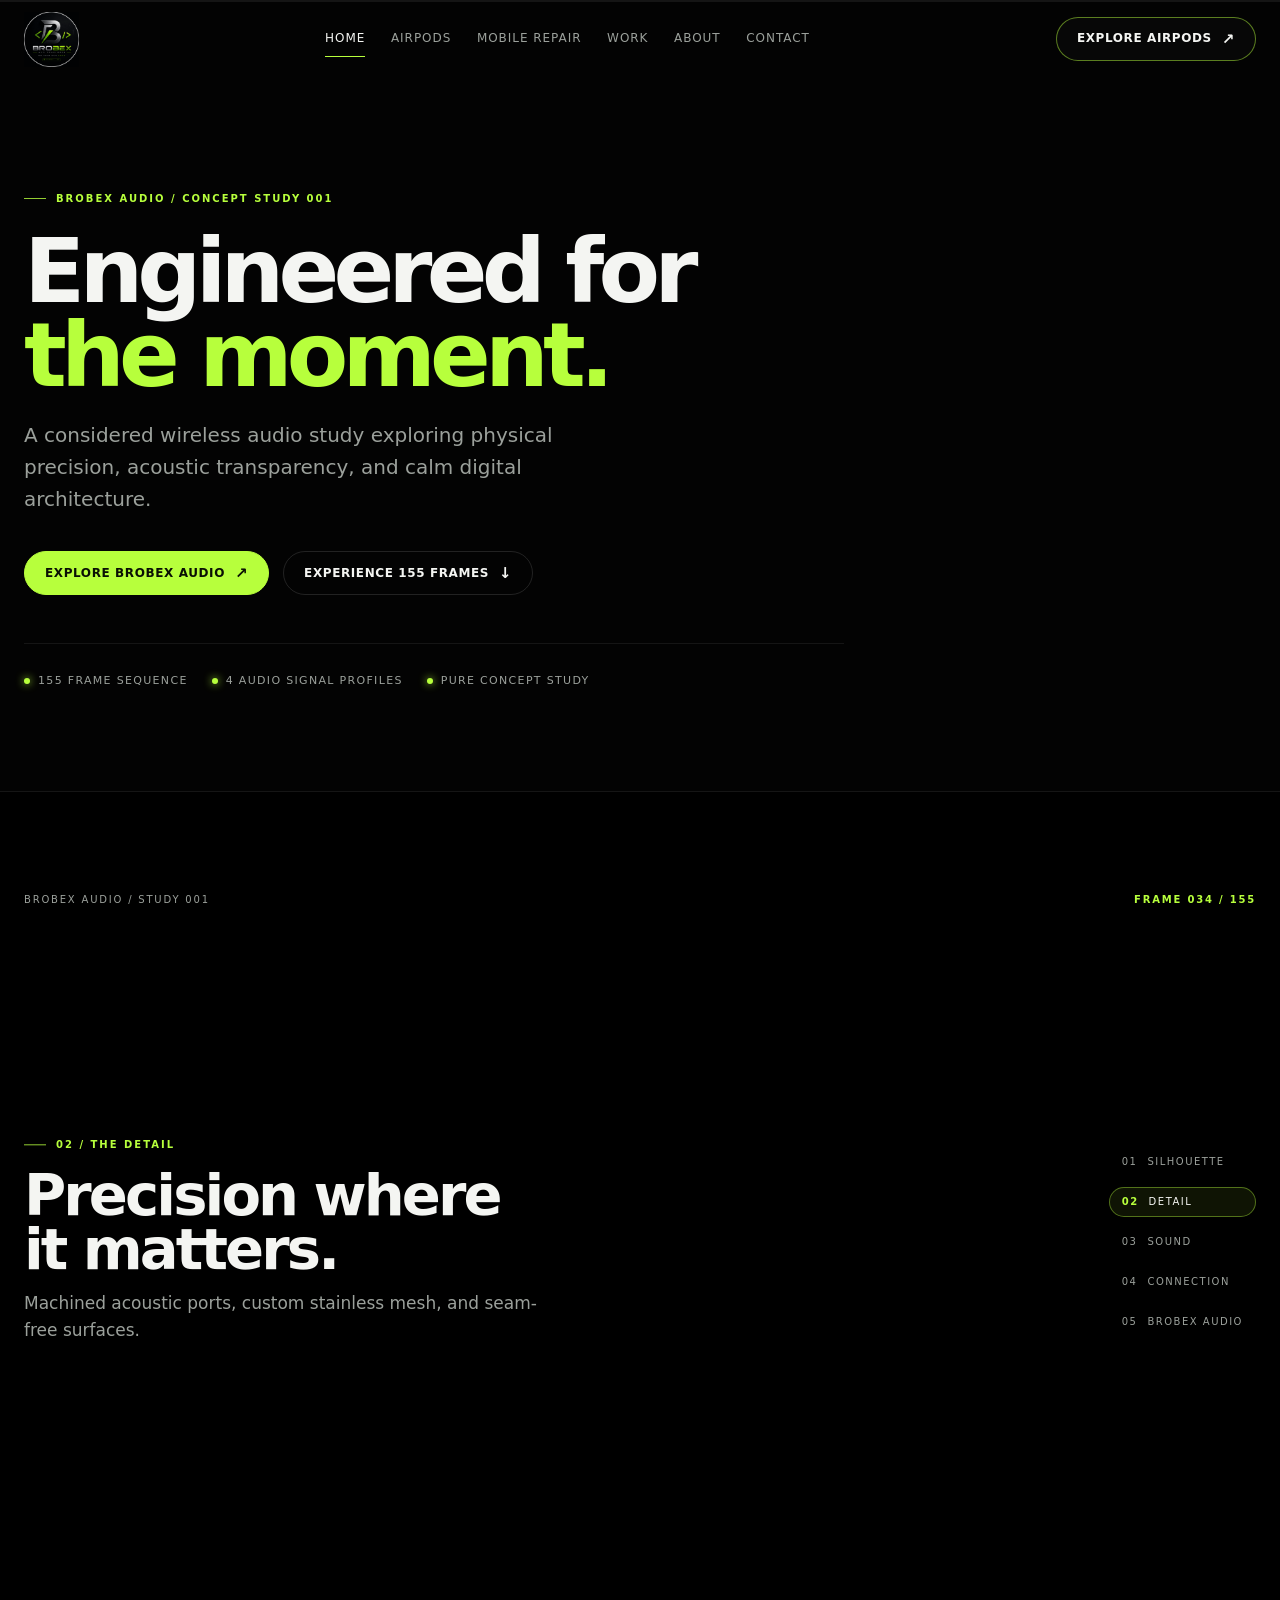
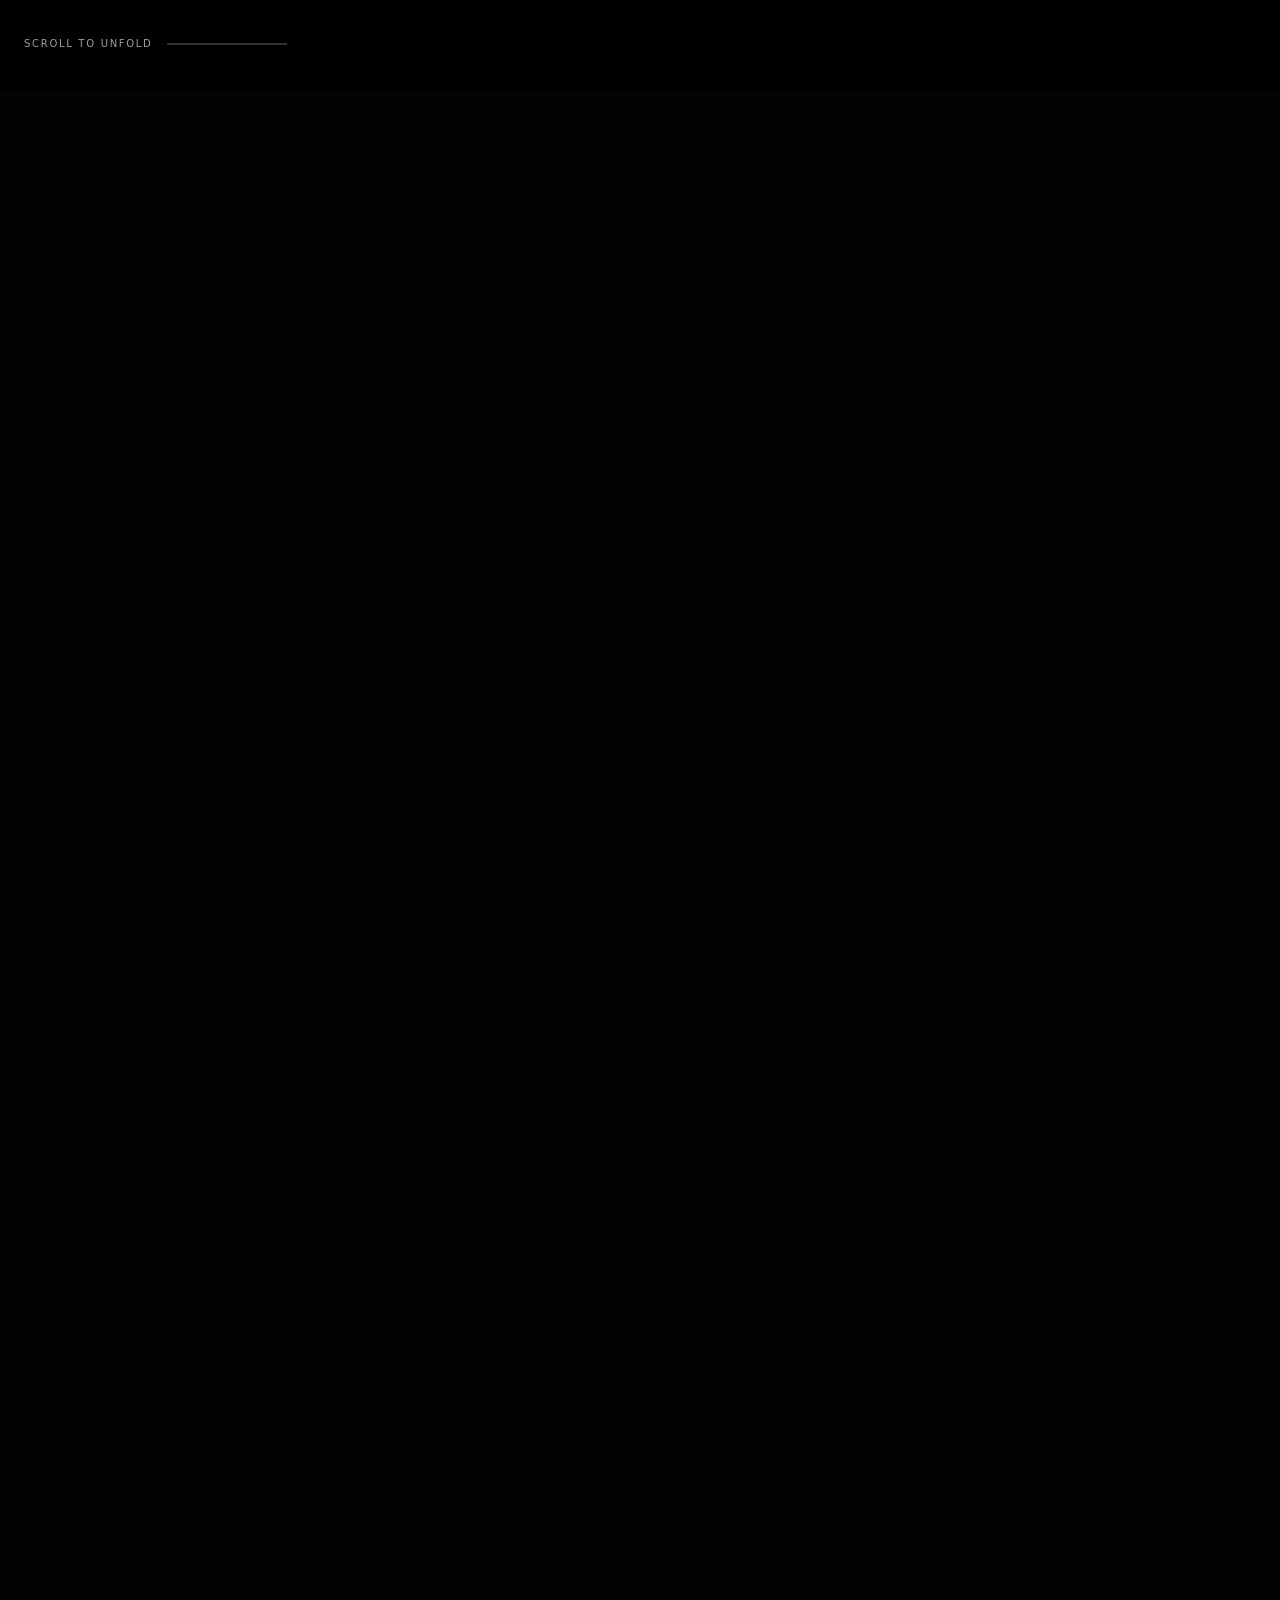
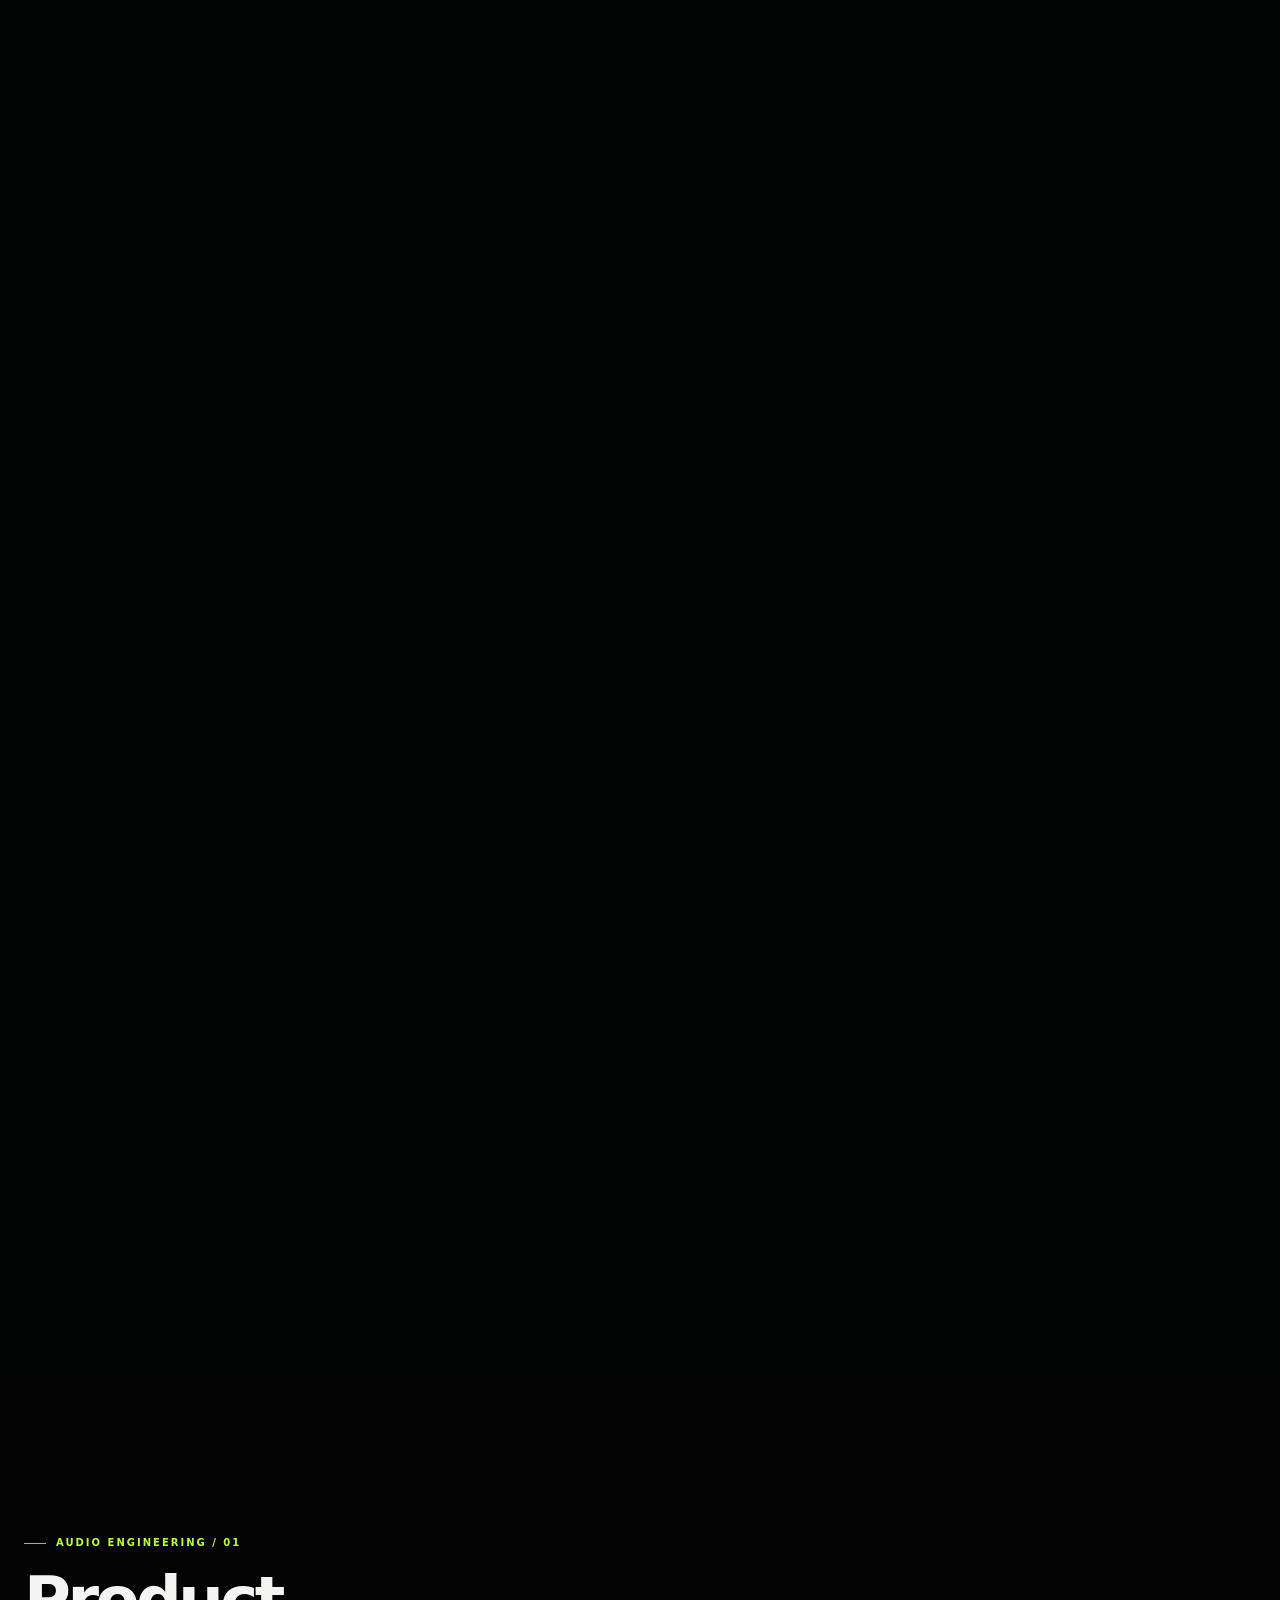
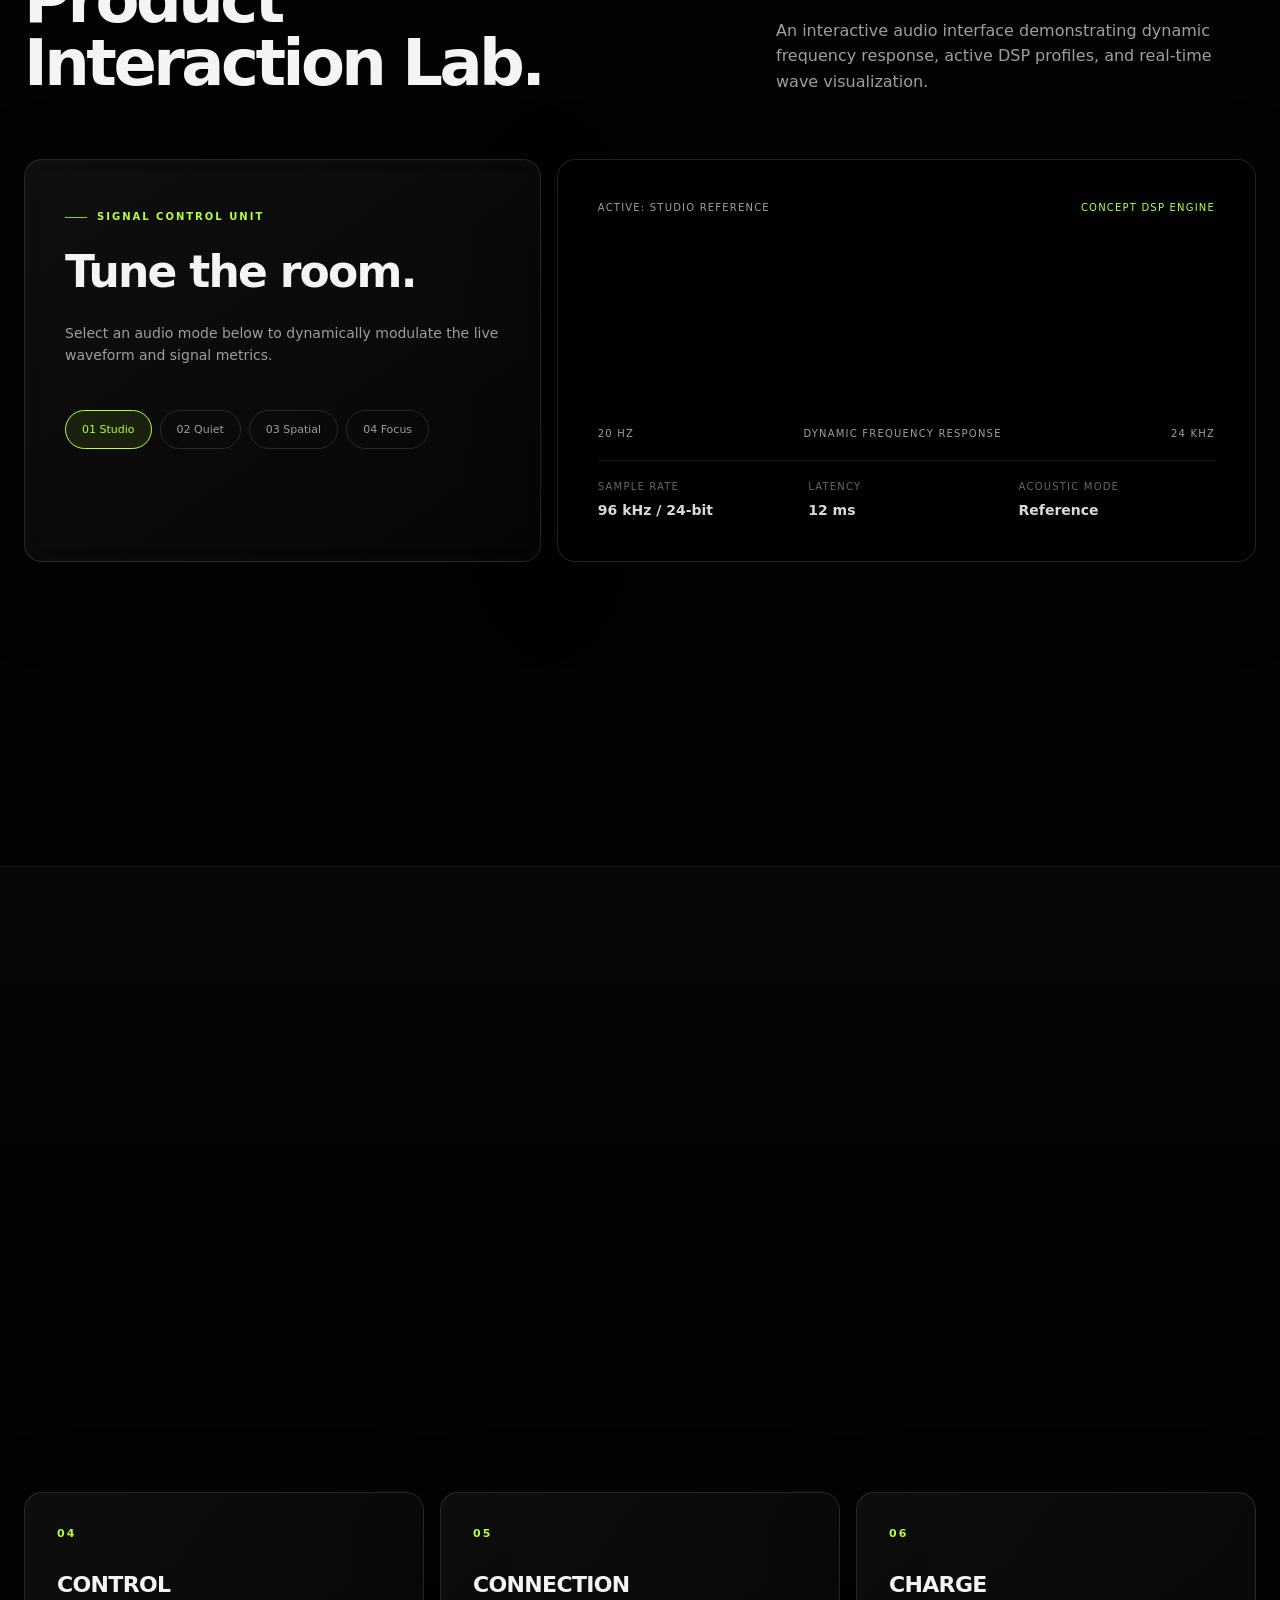
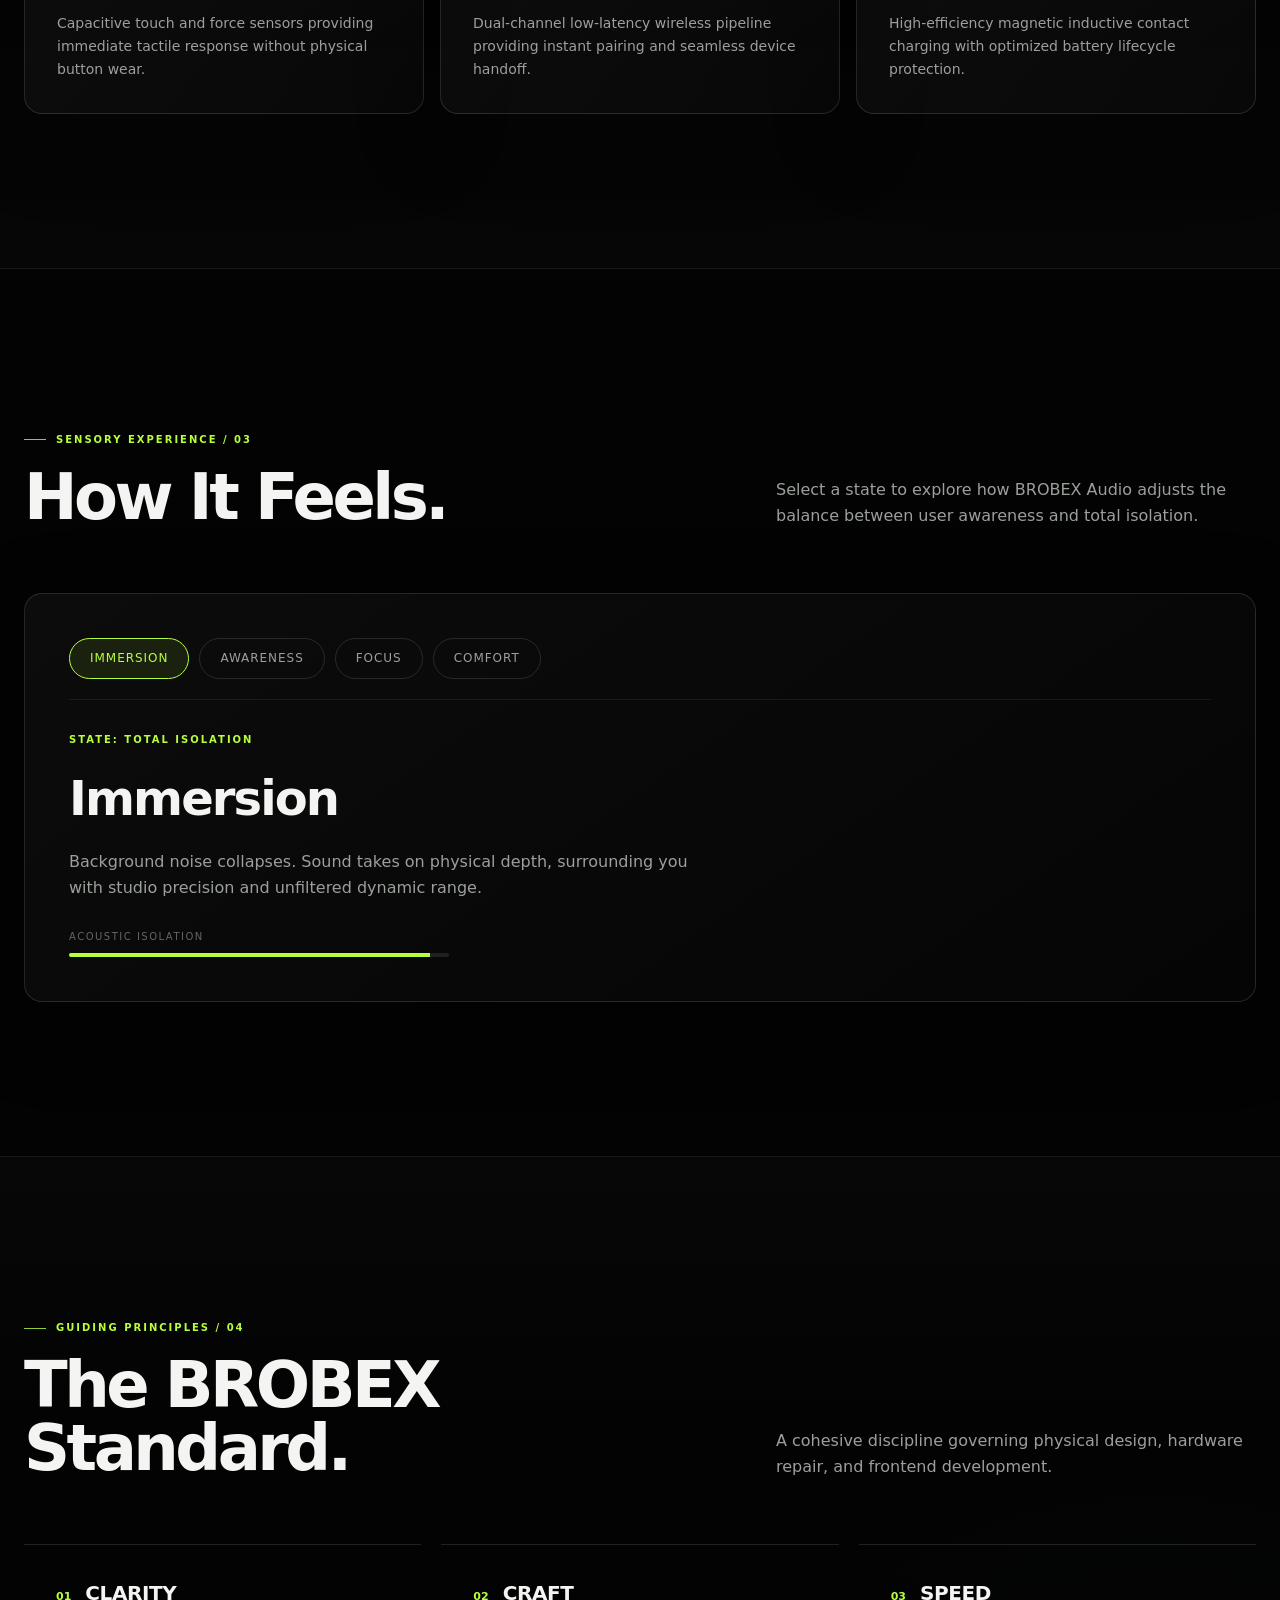
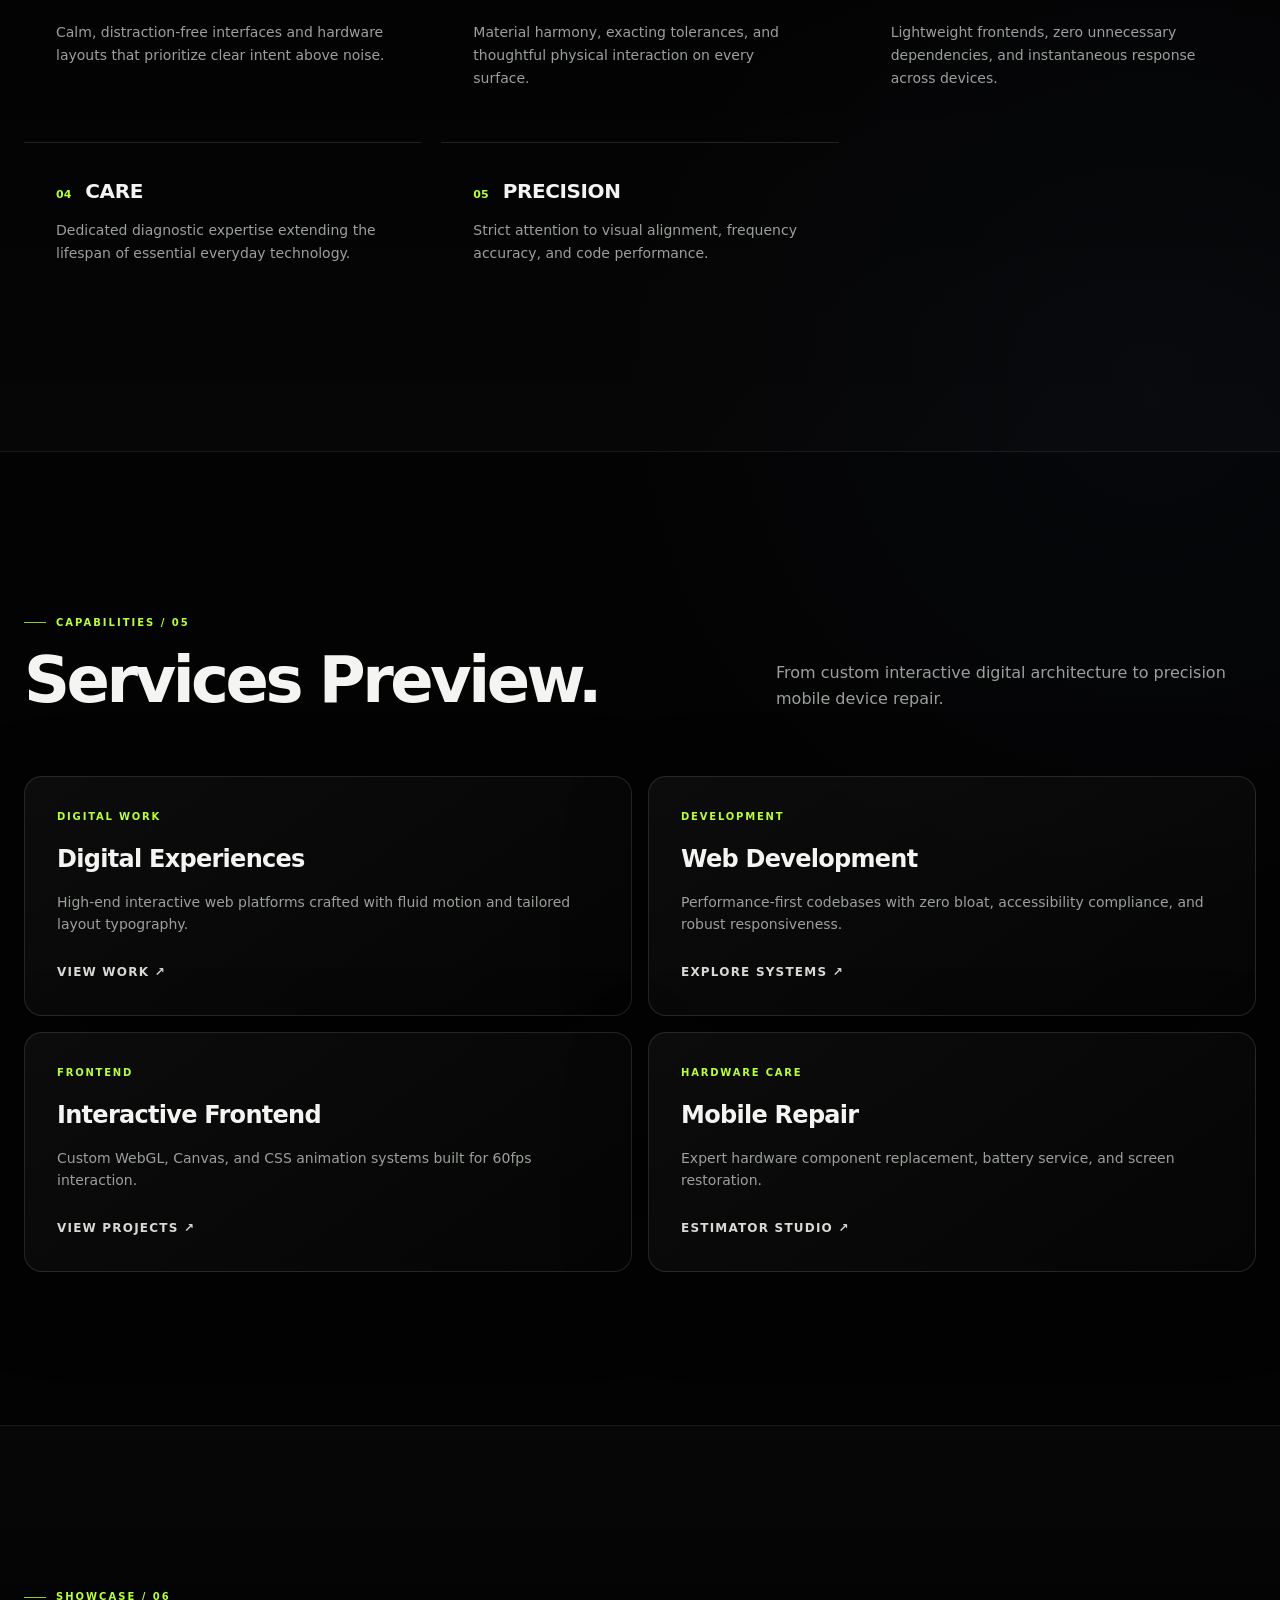
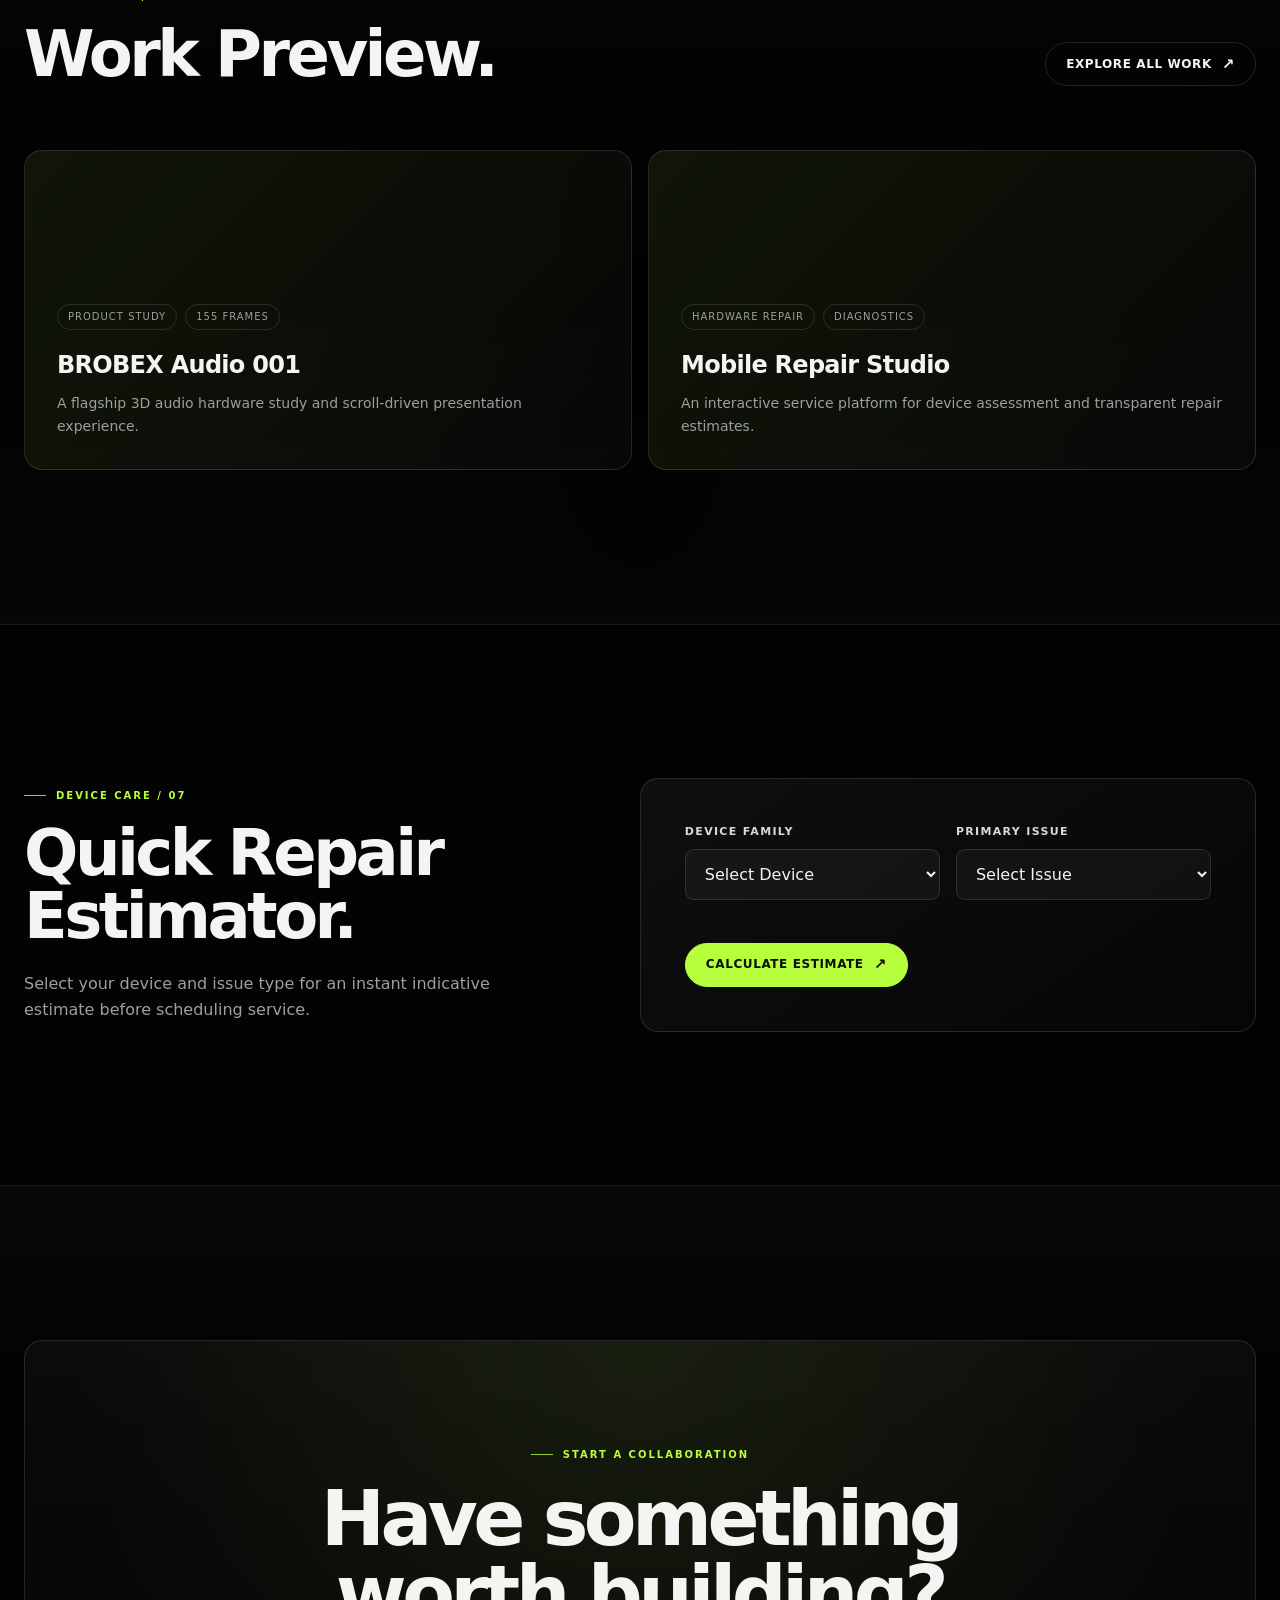
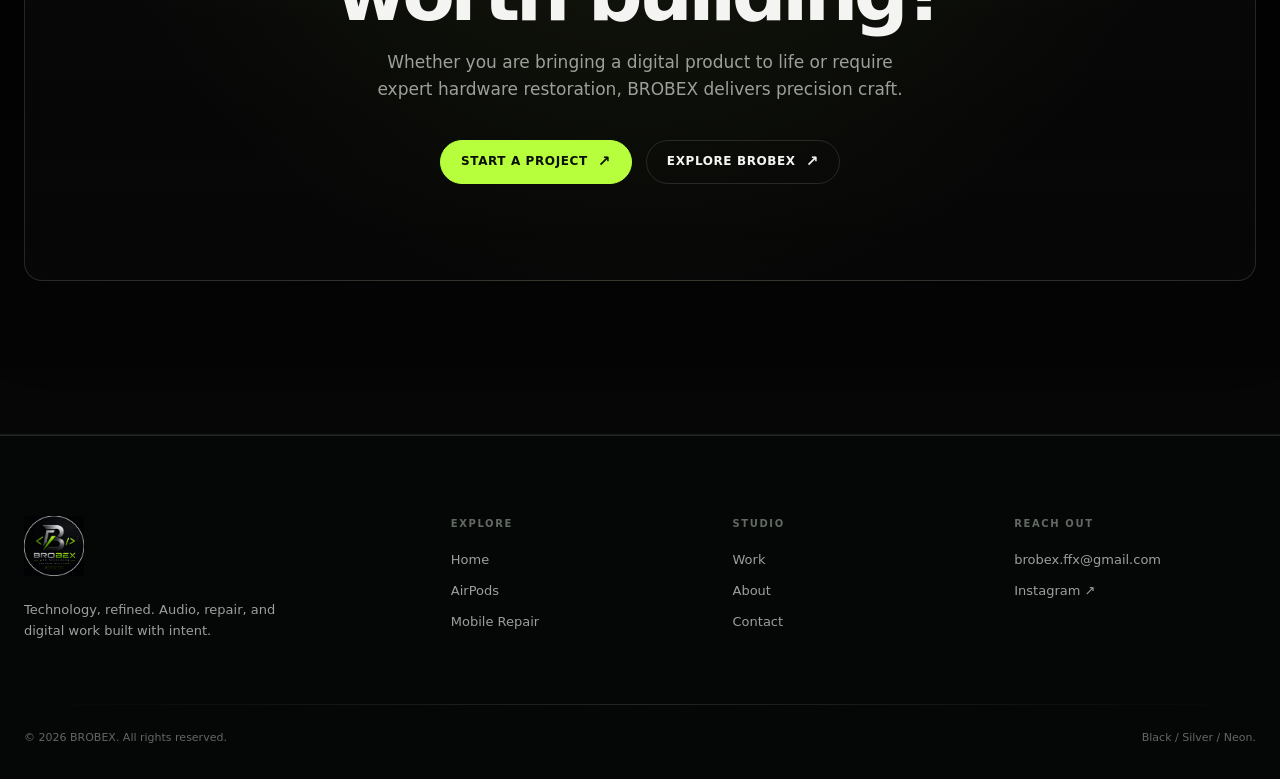
==== commit 298afac0: "portfolio link addition" ====
--- a/index.html
+++ b/index.html
@@ -26,9 +26,9 @@
   
   <header class="site-header">
     <div class="nav-shell">
-      <a class="brand-link" href="index.html" aria-label="BROBEX home">
-        <img class="brand-logo" src="assets/brobex-logo.png" alt="BROBEX logo">
-      </a>
+     <a class="brand-link" href="https://brobexportfolio.vercel.app/" target="_blank" rel="noopener noreferrer" aria-label="BROBEX portfolio">
+  <img class="brand-logo" src="assets/brobex-logo.png" alt="BROBEX logo">
+</a>
       <nav class="primary-nav" aria-label="Primary navigation">
         <a href="index.html" aria-current="page">Home</a>
         <a href="airpods.html">AirPods</a>
@@ -473,9 +473,9 @@
   <footer class="footer">
     <div class="footer-grid">
       <div class="footer-brand">
-        <a class="brand-link" href="index.html">
-          <img class="brand-logo small" src="assets/brobex-logo.png" alt="BROBEX logo">
-        </a>
+        <a class="brand-link" href="https://brobexportfolio.vercel.app/" target="_blank" rel="noopener noreferrer">
+  <img class="brand-logo small" src="assets/brobex-logo.png" alt="BROBEX logo">
+</a>
         <p>Technology, refined. Audio, repair, and digital work built with intent.</p>
       </div>
       <div>
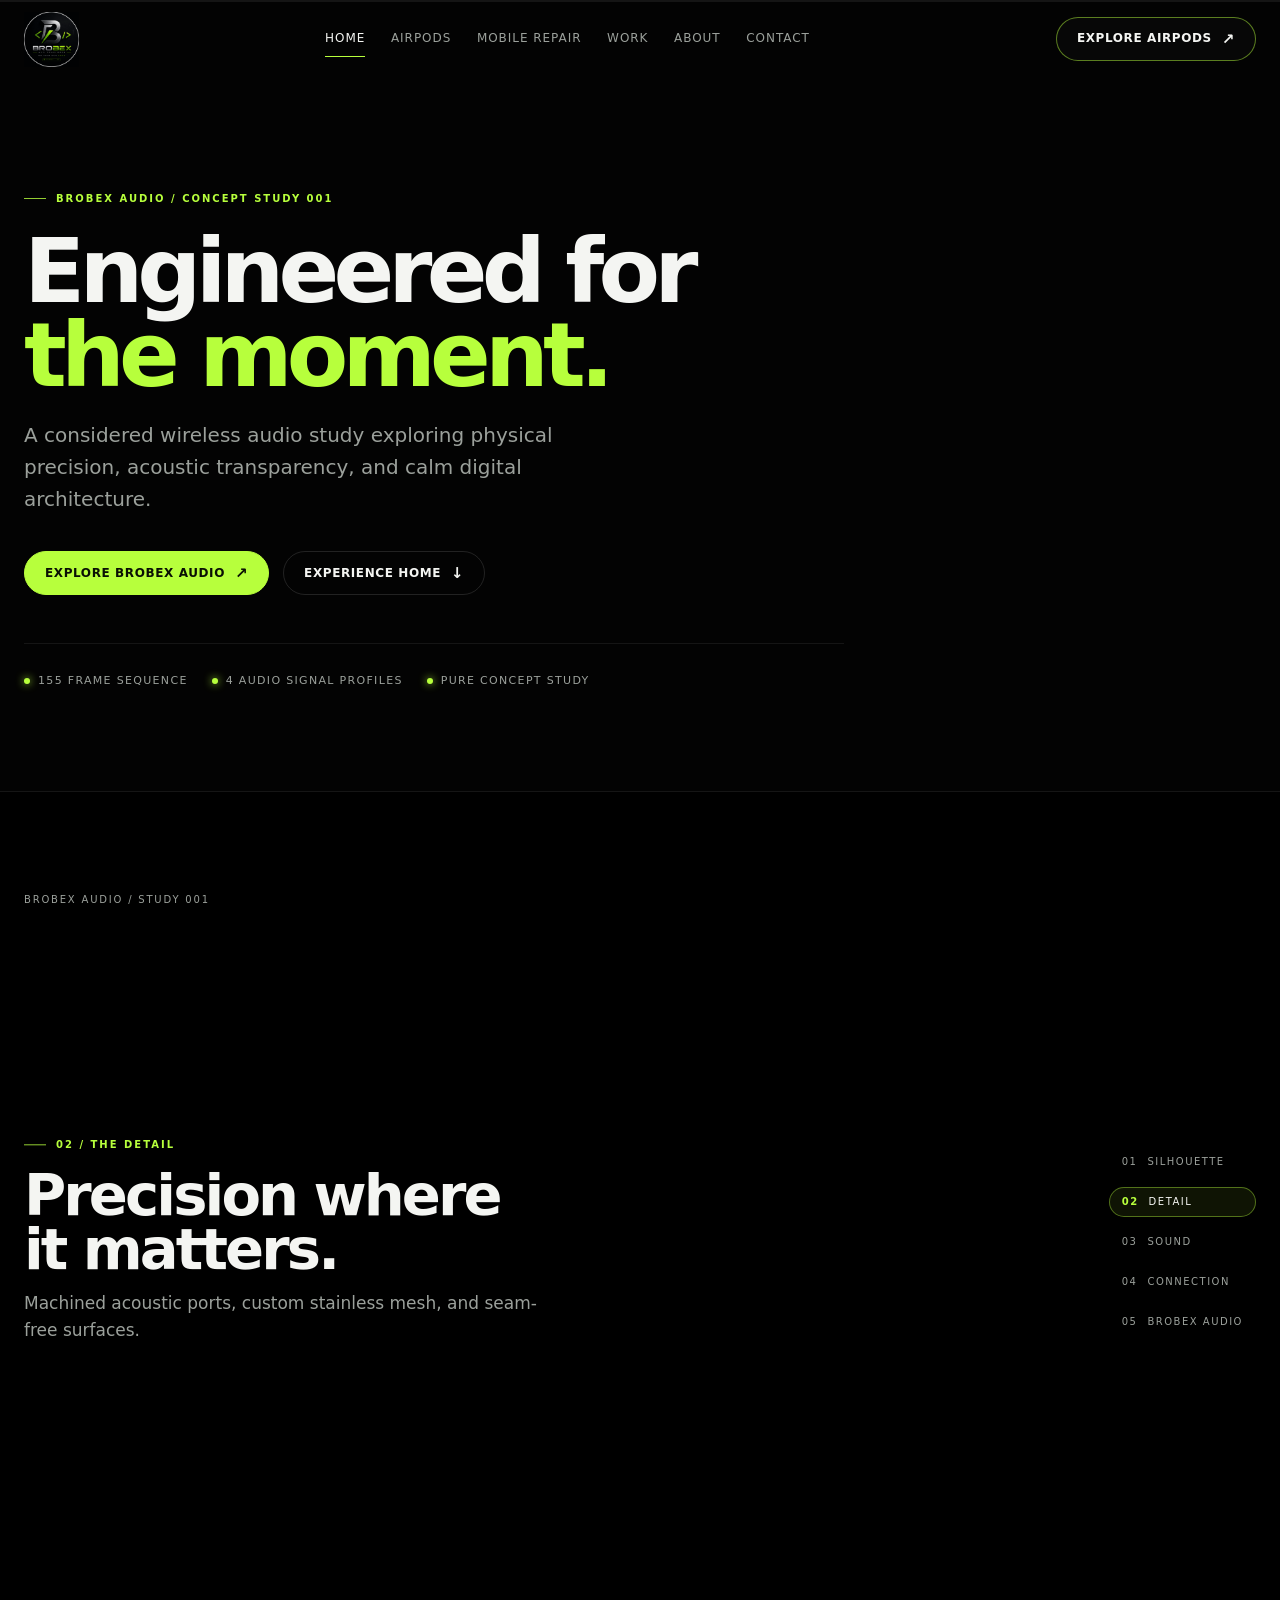
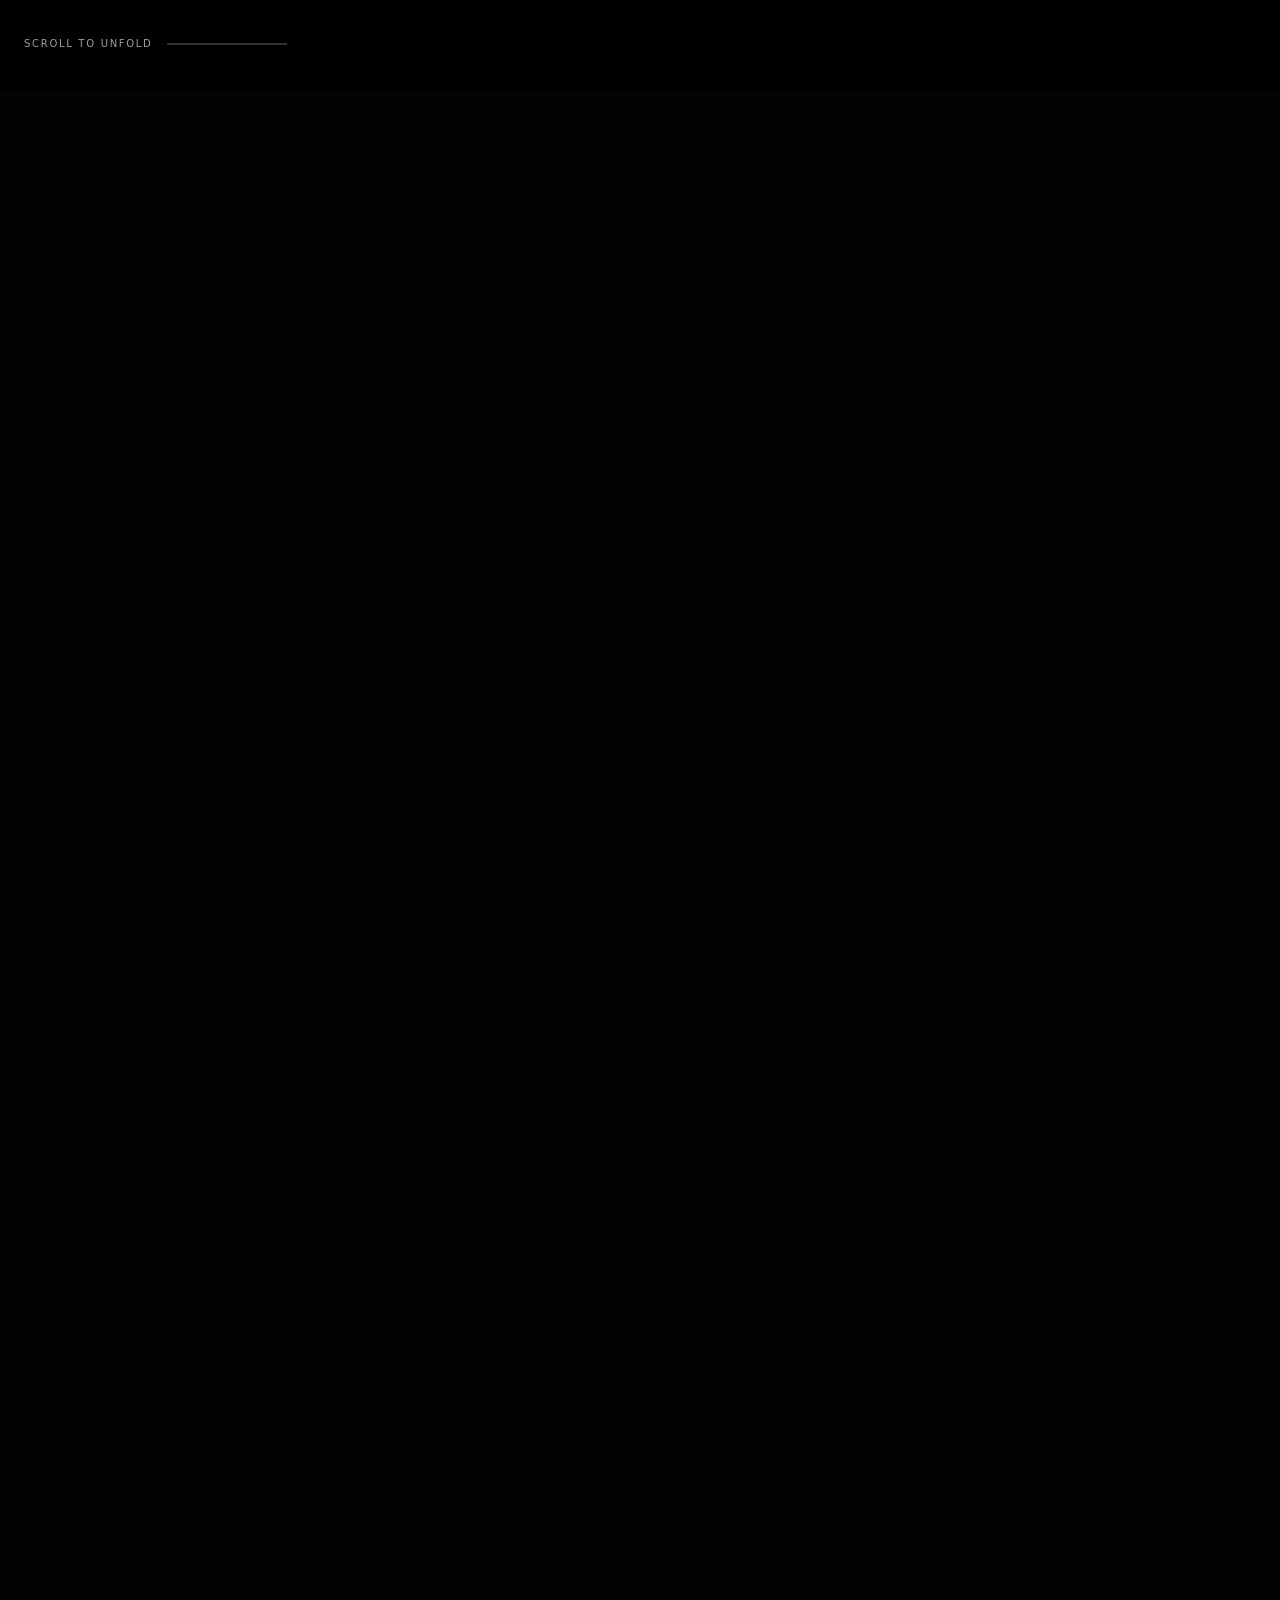
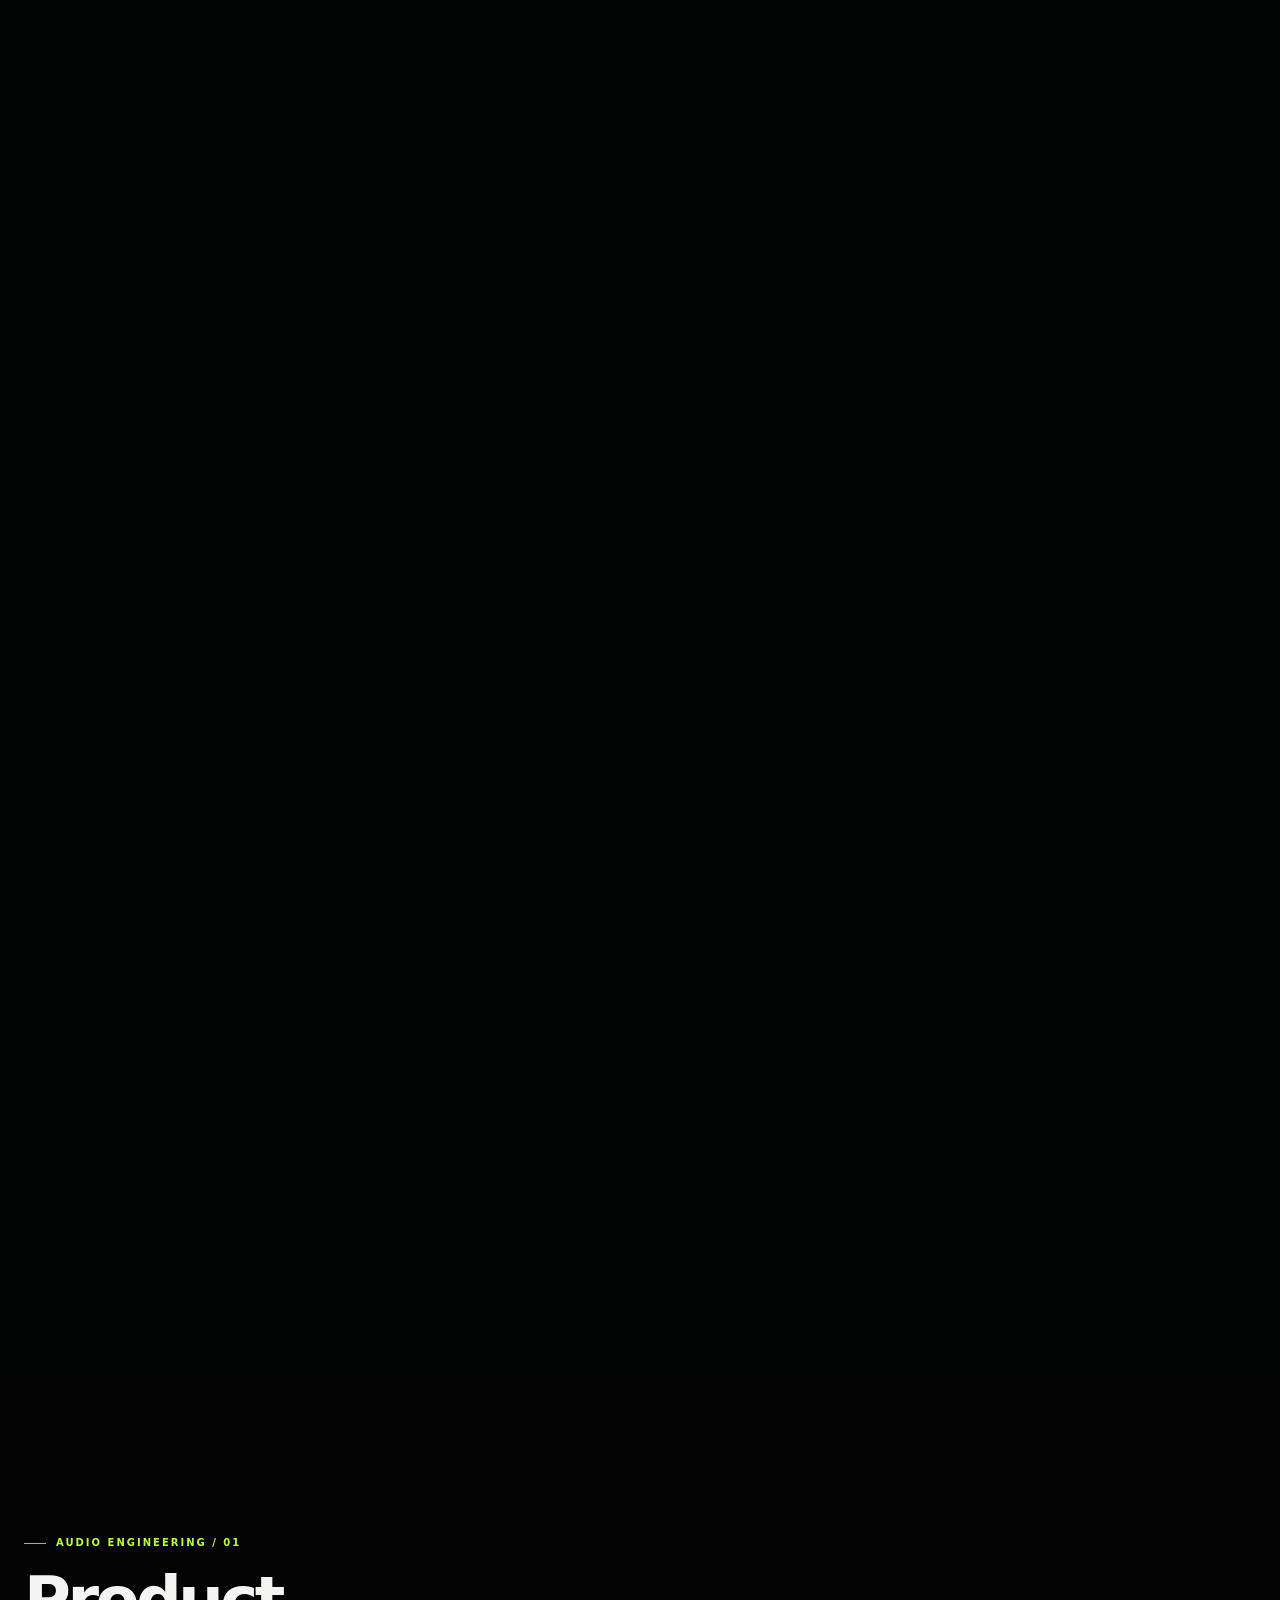
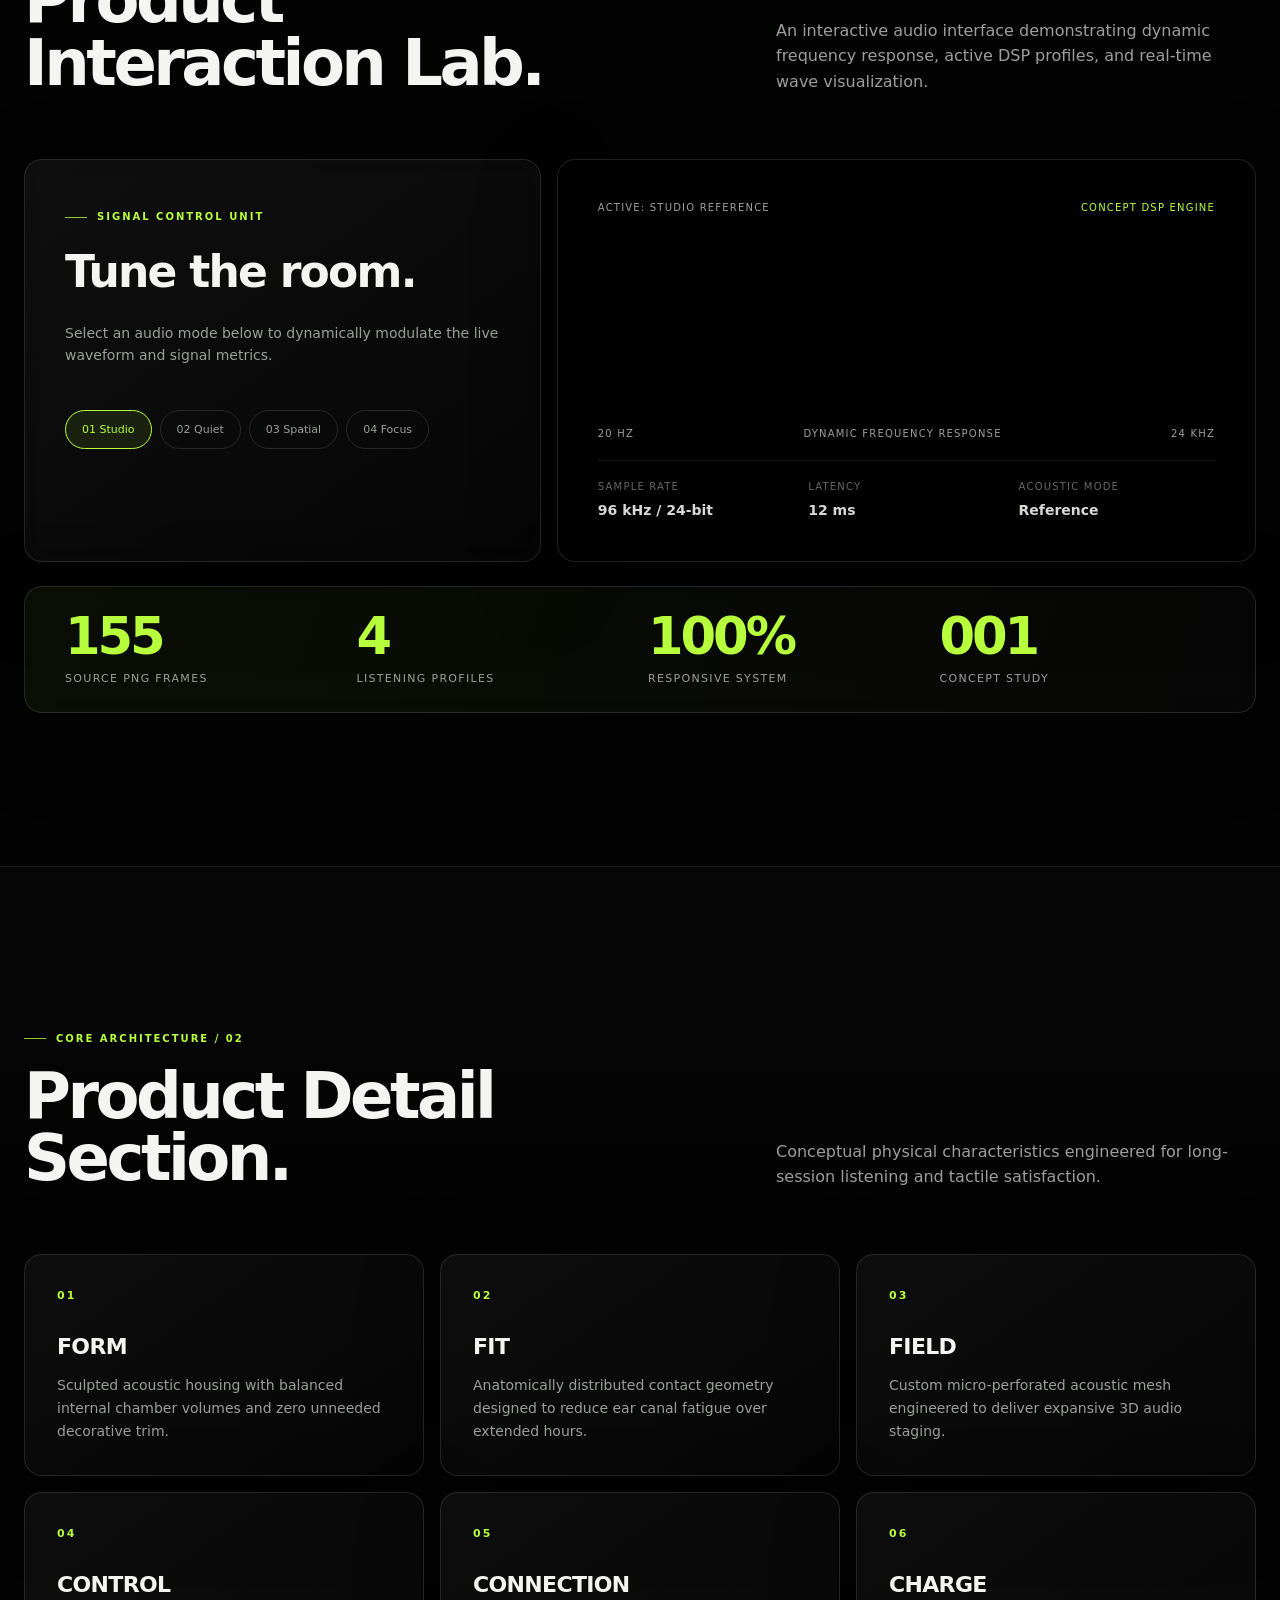
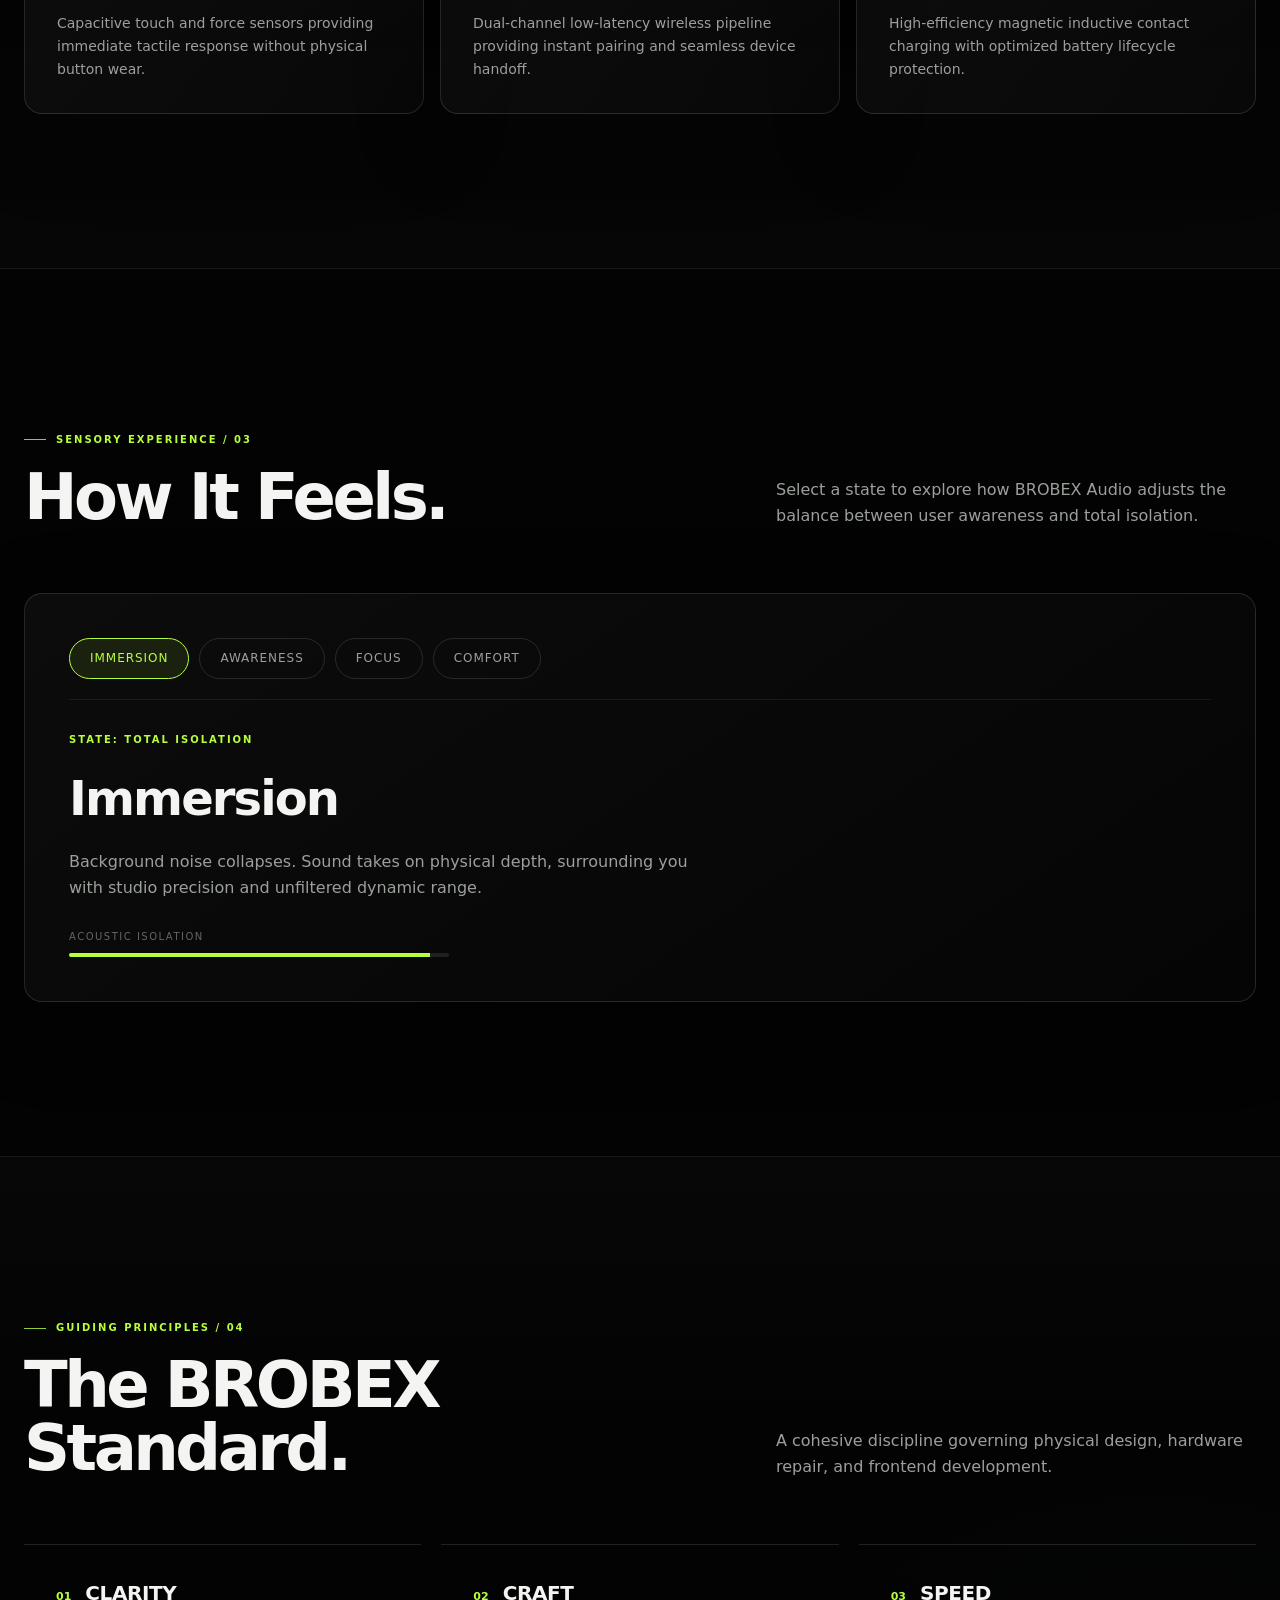
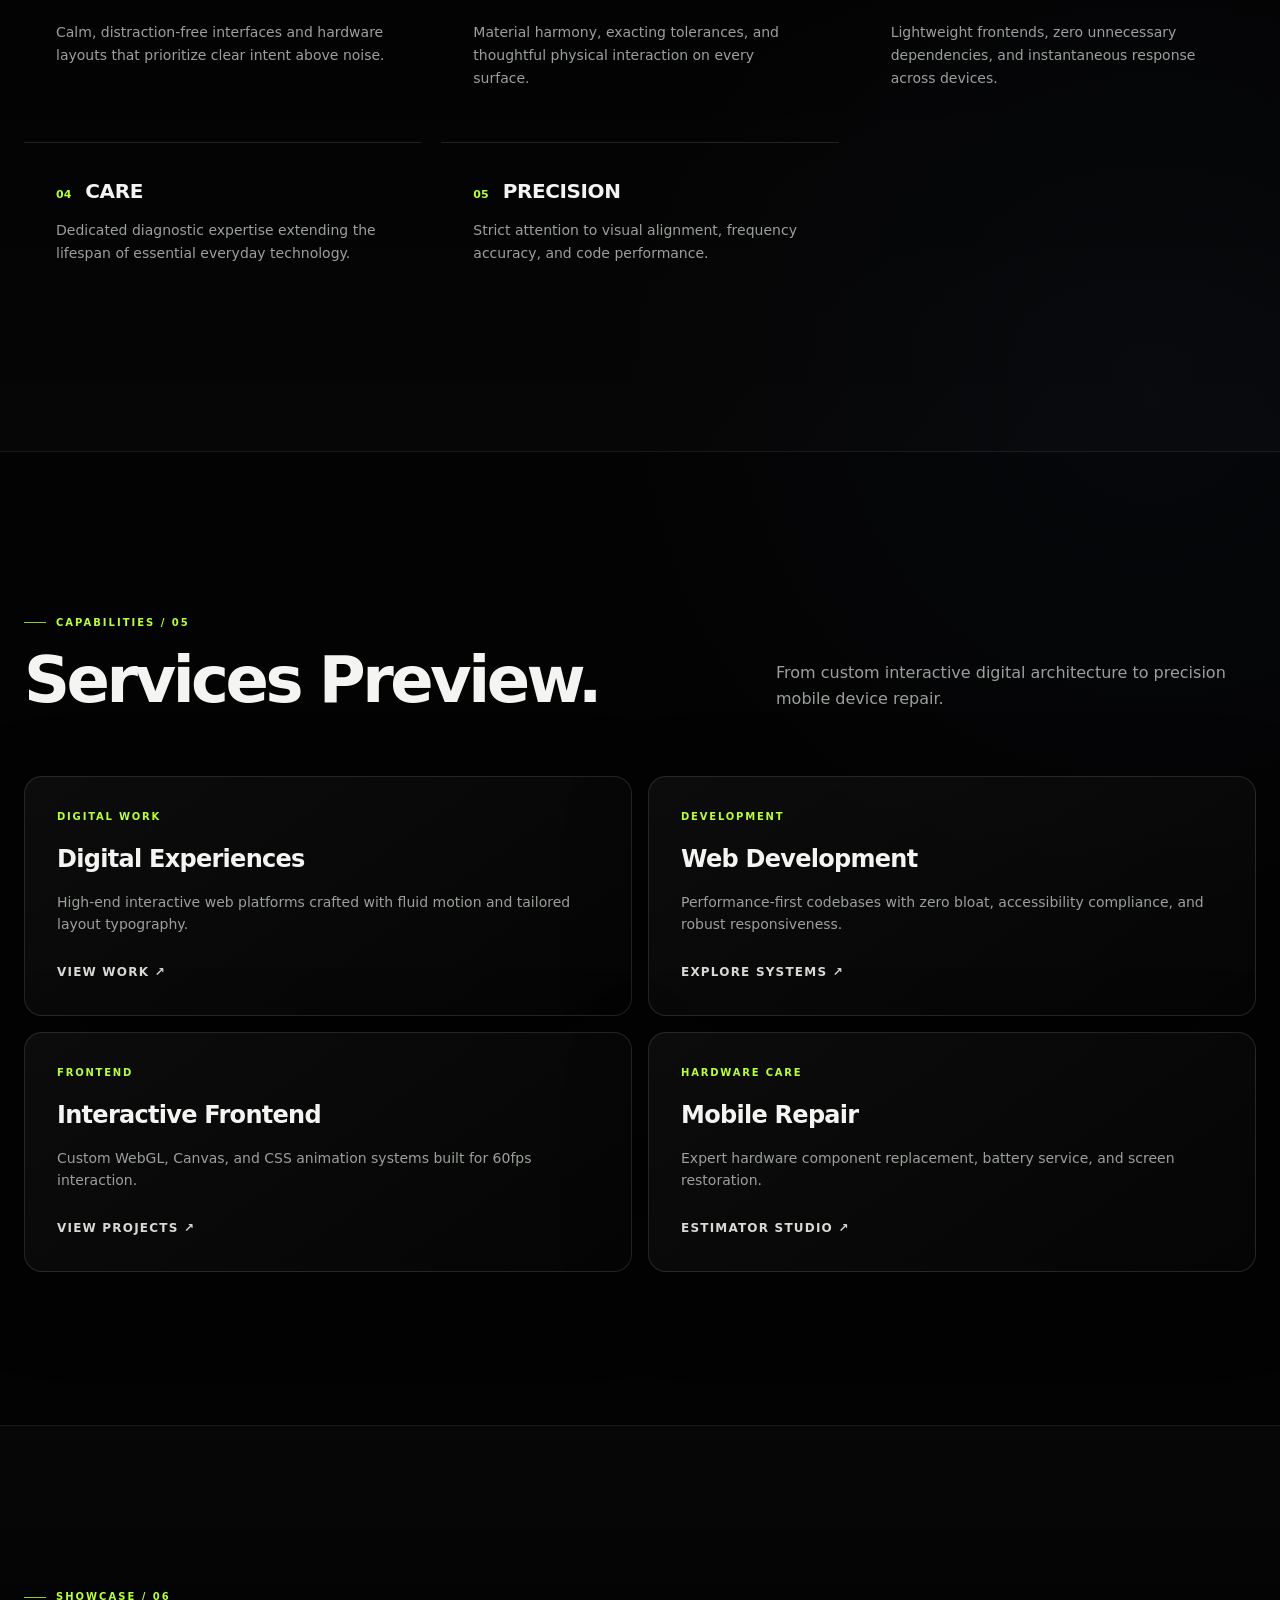
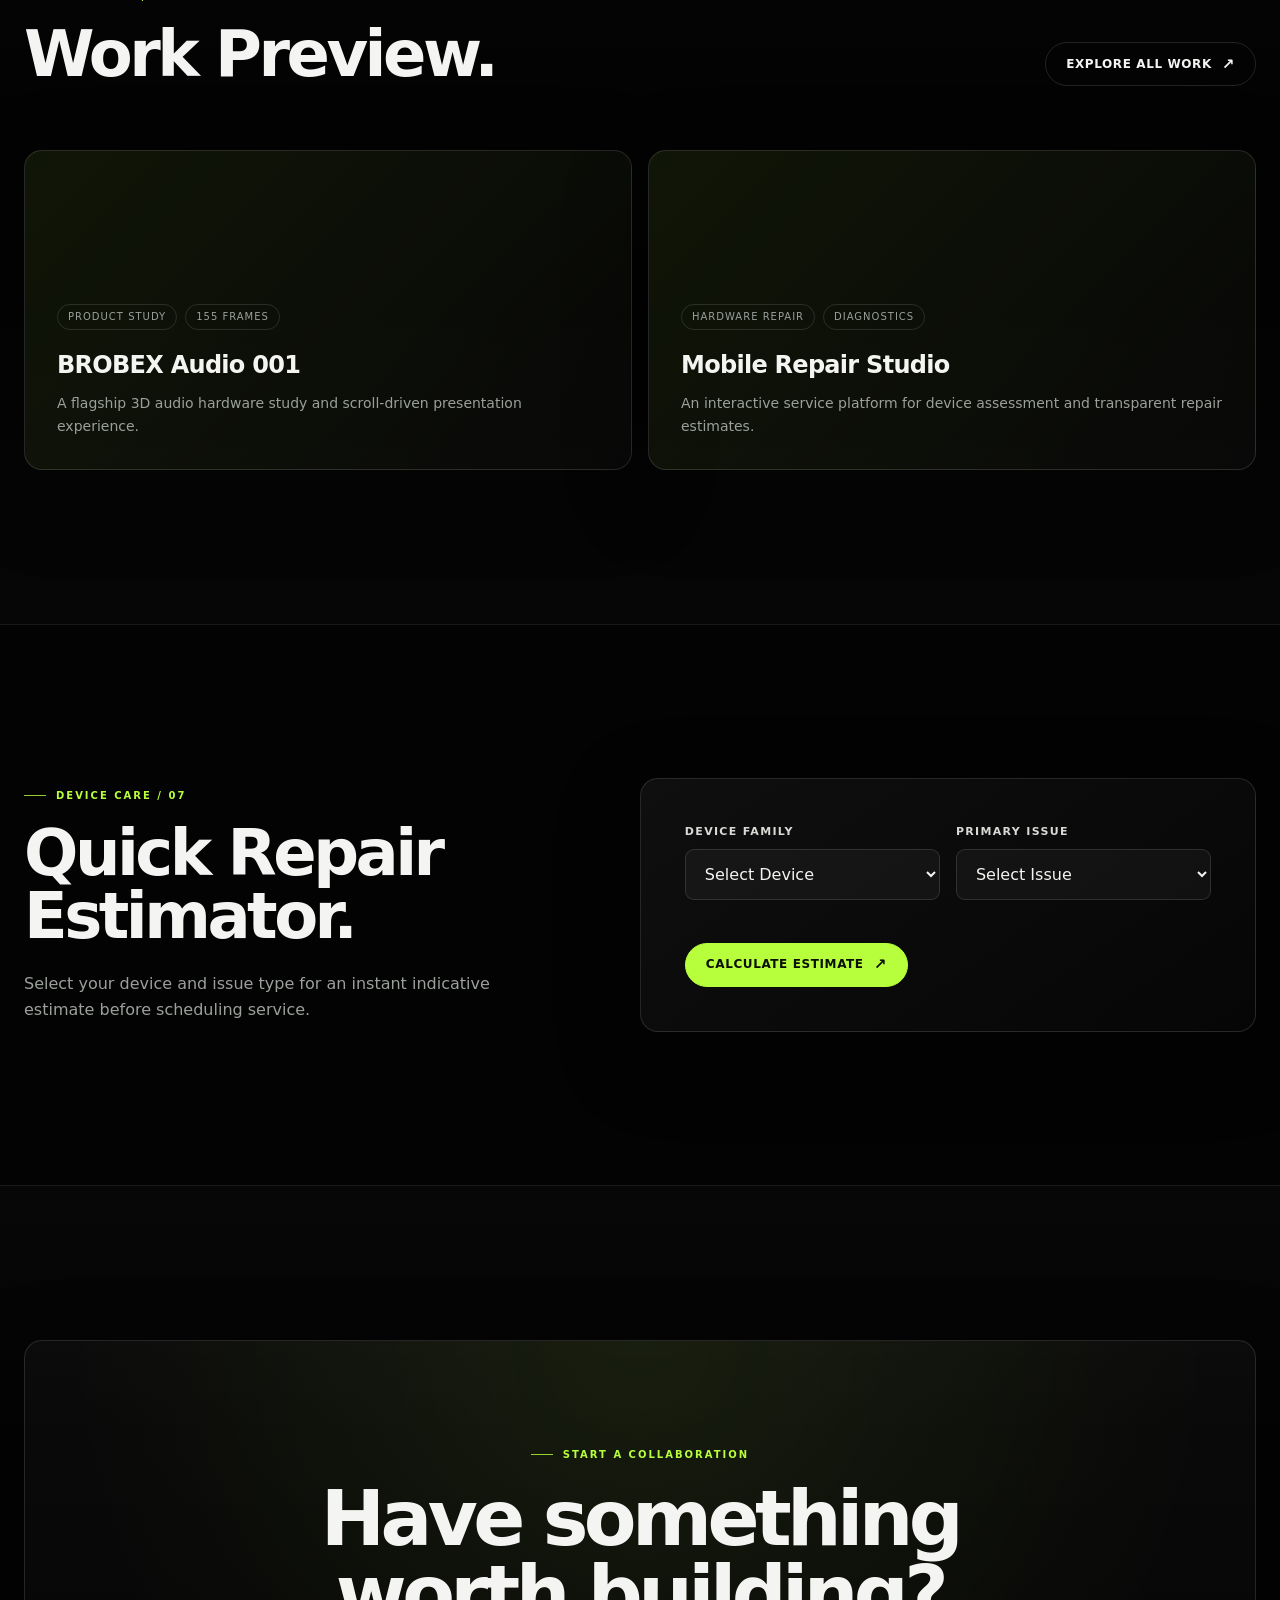
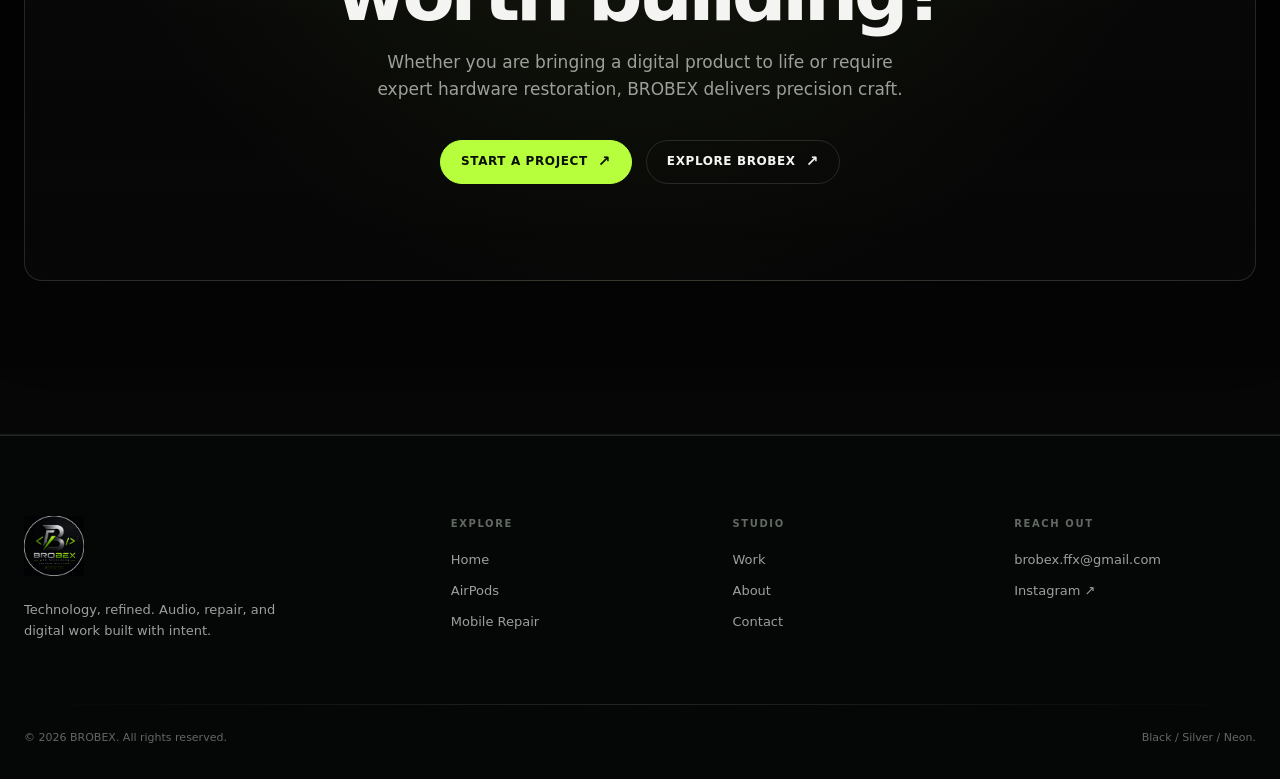
==== commit 5b95331c: "fix" ====
--- a/index.html
+++ b/index.html
@@ -68,7 +68,7 @@
           </p>
           <div class="hero-actions">
             <a class="button primary" href="airpods.html">Explore BROBEX Audio <span class="arrow">↗</span></a>
-            <a class="button ghost" href="#frame-sequence">Experience 155 Frames <span class="arrow">↓</span></a>
+            <a class="button ghost" href="#frame-sequence">Experience home <span class="arrow">↓</span></a>
           </div>
           <div class="hero-badges" aria-label="Key highlights">
             <div class="badge-item"><span class="badge-dot"></span> 155 Frame Sequence</div>
@@ -89,7 +89,7 @@
         
         <div class="sequence-top-hud">
           <div class="hud-brand-tag">BROBEX AUDIO / STUDY 001</div>
-          <div class="hud-frame-counter" id="frame-counter-badge">FRAME 001 / 155</div>
+          
         </div>
 
         <!-- CHAPTER NAVIGATION INDICATOR -->
